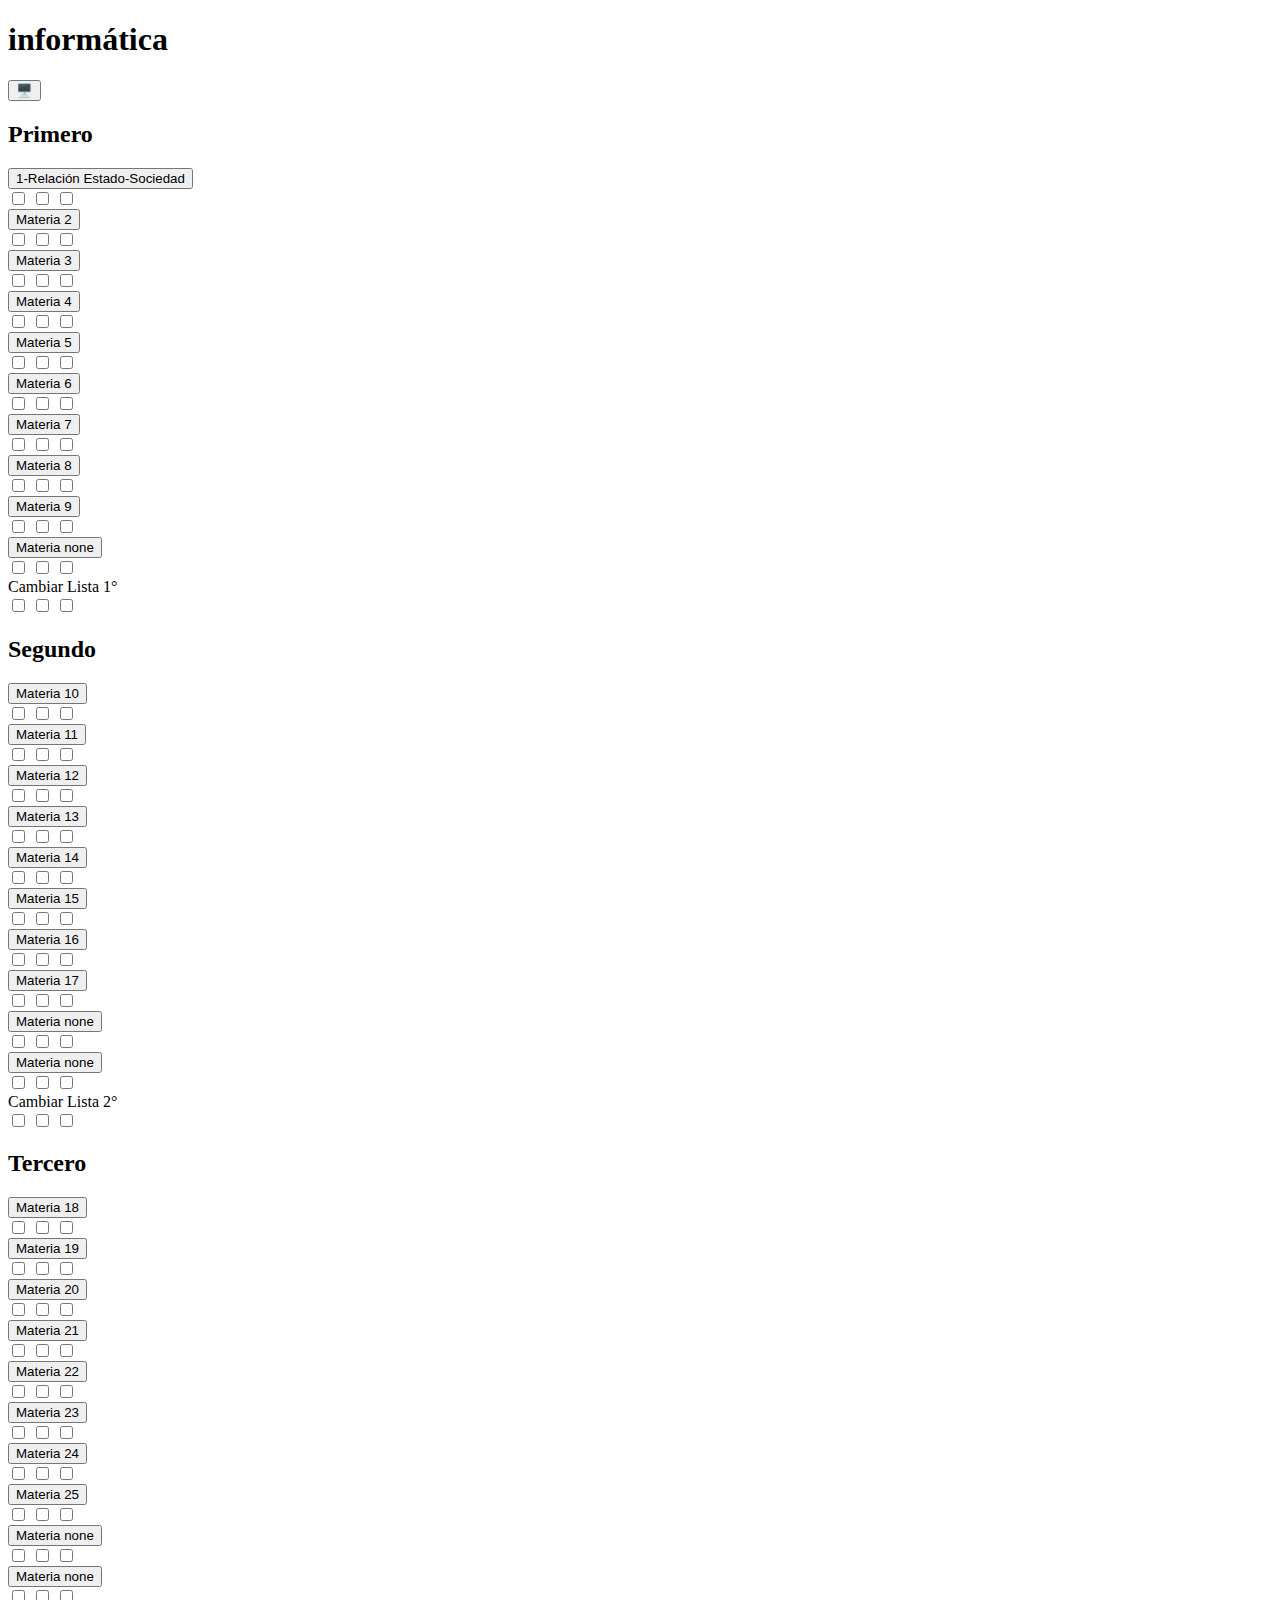
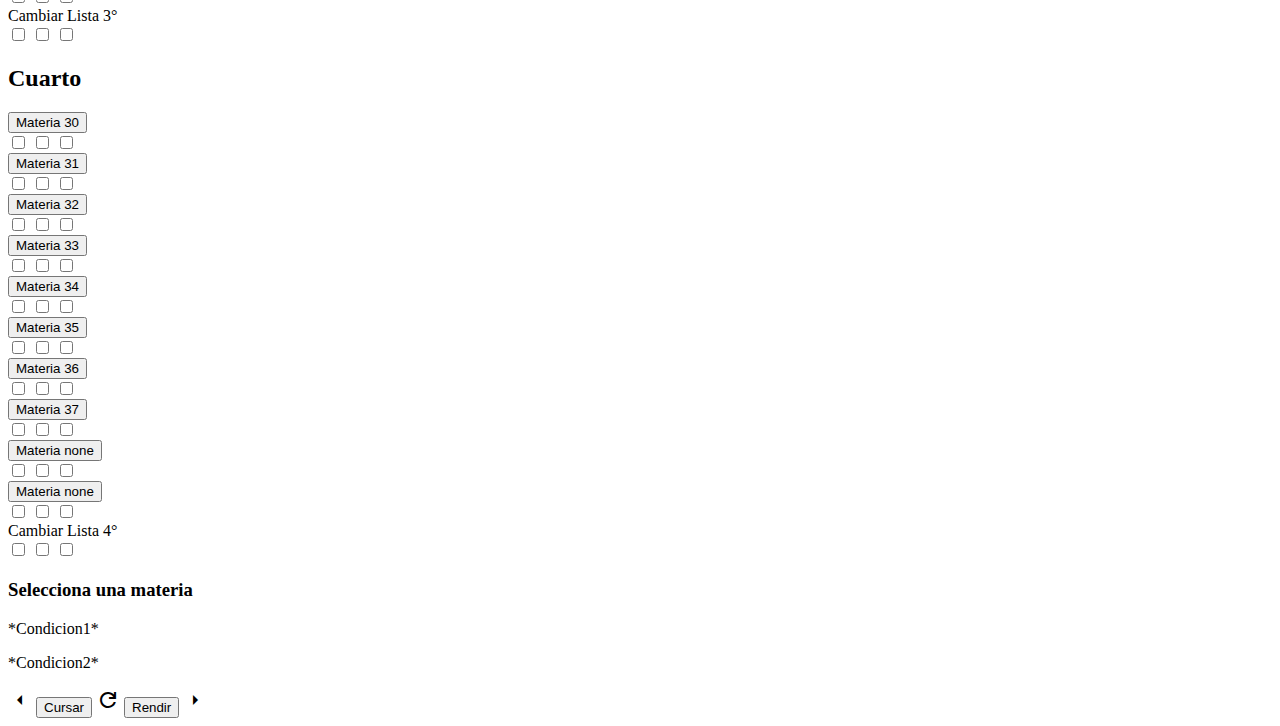
==== index.html @ 42618af4 "Creacion del Proyecto Calculativa" ====
<!DOCTYPE html>
<html lang="es">
<head>
    <meta charset="UTF-8">
    <meta http-equiv="X-UA-Compatible" content="IE=edge">
    <meta name="viewport" content="width=device-width, initial-scale=1.0">
    <link href="https://fonts.googleapis.com/css2?family=Material+Symbols+Outlined" rel="stylesheet" />
    <link rel="stylesheet" href="css/styles.css">
    <link rel="apple-touch-icon" sizes="180x180" href="assets/logos/apple-touch-icon.png">
    <link rel="icon" type="image/png" sizes="32x32" href="assets/logos/favicon-32x32.png">
    <link rel="icon" type="image/png" sizes="16x16" href="assets/logos/favicon-16x16.png">
    <link rel="manifest" href="assets/logos/site.webmanifest">

    <title>Informática</title>
</head>
<body class="grid-container">
    <header class="header">
        <h1>informática</h1>
        <nav class="navbar">
            <button id="theme-toggle" class="theme-button" aria-label="Cambiar tema">🖥️</button>

            
        </nav>
    </header>

    <article class="main">
        <div class="caja-cursado">
            <!-- Año 1 -->
            <div class="caja-materias">
                <h2>Primero</h2>
                <div class="botones-materias">
                    <div class="materia-linea">
                        <div class="materia-contenedor">
                            <div class="materia-boton">
                                <button class="materia-btn">1-Relación Estado-Sociedad</button>
                            </div>
                            <div class="materia-checkboxes">
                                <label class="custom-checkbox">
                                    <input type="checkbox" class="checkbox-materia" data-materia="Materia 1" data-checkbox="1">
                                    <span class="checkmark"></span>
                                </label>
                                <label class="custom-checkbox">
                                    <input type="checkbox" class="checkbox-materia" data-materia="Materia 1" data-checkbox="2">
                                    <span class="checkmark"></span>
                                </label>
                                <label class="custom-checkbox">
                                    <input type="checkbox" class="checkbox-materia" data-materia="Materia 1" data-checkbox="3">
                                    <span class="checkmark"></span>
                                </label>
                            </div>
                        </div>
                    </div>
                
                    <!-- Materia 2 -->
                    <div class="materia-linea">
                        <div class="materia-contenedor">
                            <div class="materia-boton">
                                <button class="materia-btn">Materia 2</button>
                            </div>
                            <div class="materia-checkboxes">
                                <label class="custom-checkbox">
                                    <input type="checkbox" class="checkbox-materia" data-materia="Materia 2" data-checkbox="1">
                                    <span class="checkmark"></span>
                                </label>
                                <label class="custom-checkbox">
                                    <input type="checkbox" class="checkbox-materia" data-materia="Materia 2" data-checkbox="2">
                                    <span class="checkmark"></span>
                                </label>
                                <label class="custom-checkbox">
                                    <input type="checkbox" class="checkbox-materia" data-materia="Materia 2" data-checkbox="3">
                                    <span class="checkmark"></span>
                                </label>
                            </div>
                        </div>
                    </div>
                
                    <!-- Materia 3 -->
                    <div class="materia-linea">
                        <div class="materia-contenedor">
                            <div class="materia-boton">
                                <button class="materia-btn">Materia 3</button>
                            </div>
                            <div class="materia-checkboxes">
                                <label class="custom-checkbox">
                                    <input type="checkbox" class="checkbox-materia" data-materia="Materia 3" data-checkbox="1">
                                    <span class="checkmark"></span>
                                </label>
                                <label class="custom-checkbox">
                                    <input type="checkbox" class="checkbox-materia" data-materia="Materia 3" data-checkbox="2">
                                    <span class="checkmark"></span>
                                </label>
                                <label class="custom-checkbox">
                                    <input type="checkbox" class="checkbox-materia" data-materia="Materia 3" data-checkbox="3">
                                    <span class="checkmark"></span>
                                </label>
                            </div>
                        </div>
                    </div>
                    <!-- Materia 4 -->
                    <div class="materia-linea">
                        <div class="materia-contenedor">
                            <div class="materia-boton">
                                <button class="materia-btn">Materia 4</button>
                            </div>
                            <div class="materia-checkboxes">
                                <label class="custom-checkbox">
                                    <input type="checkbox" class="checkbox-materia" data-materia="Materia 4" data-checkbox="1">
                                    <span class="checkmark"></span>
                                </label>
                                <label class="custom-checkbox">
                                    <input type="checkbox" class="checkbox-materia" data-materia="Materia 4" data-checkbox="2">
                                    <span class="checkmark"></span>
                                </label>
                                <label class="custom-checkbox">
                                    <input type="checkbox" class="checkbox-materia" data-materia="Materia 4" data-checkbox="3">
                                    <span class="checkmark"></span>
                                </label>
                            </div>
                        </div>
                    </div>
                
                    <!-- Materia 5 -->
                    <div class="materia-linea">
                        <div class="materia-contenedor">
                            <div class="materia-boton">
                                <button class="materia-btn">Materia 5</button>
                            </div>
                            <div class="materia-checkboxes">
                                <label class="custom-checkbox">
                                    <input type="checkbox" class="checkbox-materia" data-materia="Materia 5" data-checkbox="1">
                                    <span class="checkmark"></span>
                                </label>
                                <label class="custom-checkbox">
                                    <input type="checkbox" class="checkbox-materia" data-materia="Materia 5" data-checkbox="2">
                                    <span class="checkmark"></span>
                                </label>
                                <label class="custom-checkbox">
                                    <input type="checkbox" class="checkbox-materia" data-materia="Materia 5" data-checkbox="3">
                                    <span class="checkmark"></span>
                                </label>
                            </div>
                        </div>
                    </div>
                
                    <!-- Materia 6 -->
                    <div class="materia-linea">
                        <div class="materia-contenedor">
                            <div class="materia-boton">
                                <button class="materia-btn">Materia 6</button>
                            </div>
                            <div class="materia-checkboxes">
                                <label class="custom-checkbox">
                                    <input type="checkbox" class="checkbox-materia" data-materia="Materia 6" data-checkbox="1">
                                    <span class="checkmark"></span>
                                </label>
                                <label class="custom-checkbox">
                                    <input type="checkbox" class="checkbox-materia" data-materia="Materia 6" data-checkbox="2">
                                    <span class="checkmark"></span>
                                </label>
                                <label class="custom-checkbox">
                                    <input type="checkbox" class="checkbox-materia" data-materia="Materia 6" data-checkbox="3">
                                    <span class="checkmark"></span>
                                </label>
                            </div>
                        </div>
                    </div>
                
                    <!-- Materia 7 -->
                    <div class="materia-linea">
                        <div class="materia-contenedor">
                            <div class="materia-boton">
                                <button class="materia-btn">Materia 7</button>
                            </div>
                            <div class="materia-checkboxes">
                                <label class="custom-checkbox">
                                    <input type="checkbox" class="checkbox-materia" data-materia="Materia 7" data-checkbox="1">
                                    <span class="checkmark"></span>
                                </label>
                                <label class="custom-checkbox">
                                    <input type="checkbox" class="checkbox-materia" data-materia="Materia 7" data-checkbox="2">
                                    <span class="checkmark"></span>
                                </label>
                                <label class="custom-checkbox">
                                    <input type="checkbox" class="checkbox-materia" data-materia="Materia 7" data-checkbox="3">
                                    <span class="checkmark"></span>
                                </label>
                            </div>
                        </div>
                    </div>
                
                    <!-- Materia 8 -->
                    <div class="materia-linea">
                        <div class="materia-contenedor">
                            <div class="materia-boton">
                                <button class="materia-btn">Materia 8</button>
                            </div>
                            <div class="materia-checkboxes">
                                <label class="custom-checkbox">
                                    <input type="checkbox" class="checkbox-materia" data-materia="Materia 8" data-checkbox="1">
                                    <span class="checkmark"></span>
                                </label>
                                <label class="custom-checkbox">
                                    <input type="checkbox" class="checkbox-materia" data-materia="Materia 8" data-checkbox="2">
                                    <span class="checkmark"></span>
                                </label>
                                <label class="custom-checkbox">
                                    <input type="checkbox" class="checkbox-materia" data-materia="Materia 8" data-checkbox="3">
                                    <span class="checkmark"></span>
                                </label>
                            </div>
                        </div>
                    </div>
                
                    <!-- Materia 9 -->
                    <div class="materia-linea">
                        <div class="materia-contenedor">
                            <div class="materia-boton">
                                <button class="materia-btn">Materia 9</button>
                            </div>
                            <div class="materia-checkboxes">
                                <label class="custom-checkbox">
                                    <input type="checkbox" class="checkbox-materia" data-materia="Materia 9" data-checkbox="1">
                                    <span class="checkmark"></span>
                                </label>
                                <label class="custom-checkbox">
                                    <input type="checkbox" class="checkbox-materia" data-materia="Materia 9" data-checkbox="2">
                                    <span class="checkmark"></span>
                                </label>
                                <label class="custom-checkbox">
                                    <input type="checkbox" class="checkbox-materia" data-materia="Materia 9" data-checkbox="3">
                                    <span class="checkmark"></span>
                                </label>
                            </div>
                        </div>
                    </div>
                    <!-- Materia none -->
                    <div class="materia-none">
                        <div class="materia-contenedor">
                            <div class="materia-boton">
                                <button class="materia-btn">Materia none</button>
                            </div>
                            <div class="materia-checkboxes">
                                <label class="custom-checkbox">
                                    <input type="checkbox" class="checkbox-materia" data-materia="Materia none" data-checkbox="1">
                                    <span class="checkmark"></span>
                                </label>
                                <label class="custom-checkbox">
                                    <input type="checkbox" class="checkbox-materia" data-materia="Materia none" data-checkbox="2">
                                    <span class="checkmark"></span>
                                </label>
                                <label class="custom-checkbox">
                                    <input type="checkbox" class="checkbox-materia" data-materia="Materia none" data-checkbox="3">
                                    <span class="checkmark"></span>
                                </label>
                            </div>
                        </div>
                    </div>
                </div>
                
                <div class="caja-cambiador">
                    <span class="cambiar-lista-text">Cambiar Lista 1°</span>
                    <div class="materia-checkboxes">
                        <label class="custom-checkbox">
                            <input type="checkbox" class="checkbox-materia" data-materia="Materia 50" data-checkbox="1">
                            <span class="checkmark"></span>
                        </label>
                        <label class="custom-checkbox">
                            <input type="checkbox" class="checkbox-materia" data-materia="Materia 50" data-checkbox="2">
                            <span class="checkmark"></span>
                        </label>
                        <label class="custom-checkbox">
                            <input type="checkbox" class="checkbox-materia" data-materia="Materia 50" data-checkbox="3">
                            <span class="checkmark"></span>
                        </label>
                    </div>
                </div>
            </div>

            <!-- Año 2 -->
            <div class="caja-materias">
                <h2>Segundo</h2>
                <div class="botones-materias">
                    <!-- Materia 10 -->
                    <div class="materia-linea">
                        <div class="materia-contenedor">
                            <div class="materia-boton">
                                <button class="materia-btn">Materia 10</button>
                            </div>
                            <div class="materia-checkboxes">
                                <label class="custom-checkbox">
                                    <input type="checkbox" class="checkbox-materia" data-materia="Materia 10" data-checkbox="1">
                                    <span class="checkmark"></span>
                                </label>
                                <label class="custom-checkbox">
                                    <input type="checkbox" class="checkbox-materia" data-materia="Materia 10" data-checkbox="2">
                                    <span class="checkmark"></span>
                                </label>
                                <label class="custom-checkbox">
                                    <input type="checkbox" class="checkbox-materia" data-materia="Materia 10" data-checkbox="3">
                                    <span class="checkmark"></span>
                                </label>
                            </div>
                        </div>
                    </div>
                    <!-- Materia 11 -->
                    <div class="materia-linea">
                        <div class="materia-contenedor">
                            <div class="materia-boton">
                                <button class="materia-btn">Materia 11</button>
                            </div>
                            <div class="materia-checkboxes">
                                <label class="custom-checkbox">
                                    <input type="checkbox" class="checkbox-materia" data-materia="Materia 11" data-checkbox="1">
                                    <span class="checkmark"></span>
                                </label>
                                <label class="custom-checkbox">
                                    <input type="checkbox" class="checkbox-materia" data-materia="Materia 11" data-checkbox="2">
                                    <span class="checkmark"></span>
                                </label>
                                <label class="custom-checkbox">
                                    <input type="checkbox" class="checkbox-materia" data-materia="Materia 11" data-checkbox="3">
                                    <span class="checkmark"></span>
                                </label>
                            </div>
                        </div>
                    </div>
                    <!-- Materia 12 -->
                    <div class="materia-linea">
                        <div class="materia-contenedor">
                            <div class="materia-boton">
                                <button class="materia-btn">Materia 12</button>
                            </div>
                            <div class="materia-checkboxes">
                                <label class="custom-checkbox">
                                    <input type="checkbox" class="checkbox-materia" data-materia="Materia 12" data-checkbox="1">
                                    <span class="checkmark"></span>
                                </label>
                                <label class="custom-checkbox">
                                    <input type="checkbox" class="checkbox-materia" data-materia="Materia 12" data-checkbox="2">
                                    <span class="checkmark"></span>
                                </label>
                                <label class="custom-checkbox">
                                    <input type="checkbox" class="checkbox-materia" data-materia="Materia 12" data-checkbox="3">
                                    <span class="checkmark"></span>
                                </label>
                            </div>
                        </div>
                    </div>
                    <!-- Materia 13 -->
                    <div class="materia-linea">
                        <div class="materia-contenedor">
                            <div class="materia-boton">
                                <button class="materia-btn">Materia 13</button>
                            </div>
                            <div class="materia-checkboxes">
                                <label class="custom-checkbox">
                                    <input type="checkbox" class="checkbox-materia" data-materia="Materia 13" data-checkbox="1">
                                    <span class="checkmark"></span>
                                </label>
                                <label class="custom-checkbox">
                                    <input type="checkbox" class="checkbox-materia" data-materia="Materia 13" data-checkbox="2">
                                    <span class="checkmark"></span>
                                </label>
                                <label class="custom-checkbox">
                                    <input type="checkbox" class="checkbox-materia" data-materia="Materia 13" data-checkbox="3">
                                    <span class="checkmark"></span>
                                </label>
                            </div>
                        </div>
                    </div>
                    <!-- Materia 14 -->
                    <div class="materia-linea">
                        <div class="materia-contenedor">
                            <div class="materia-boton">
                                <button class="materia-btn">Materia 14</button>
                            </div>
                            <div class="materia-checkboxes">
                                <label class="custom-checkbox">
                                    <input type="checkbox" class="checkbox-materia" data-materia="Materia 14" data-checkbox="1">
                                    <span class="checkmark"></span>
                                </label>
                                <label class="custom-checkbox">
                                    <input type="checkbox" class="checkbox-materia" data-materia="Materia 14" data-checkbox="2">
                                    <span class="checkmark"></span>
                                </label>
                                <label class="custom-checkbox">
                                    <input type="checkbox" class="checkbox-materia" data-materia="Materia 14" data-checkbox="3">
                                    <span class="checkmark"></span>
                                </label>
                            </div>
                        </div>
                    </div>
                    <!-- Materia 15 -->
                    <div class="materia-linea">
                        <div class="materia-contenedor">
                            <div class="materia-boton">
                                <button class="materia-btn">Materia 15</button>
                            </div>
                            <div class="materia-checkboxes">
                                <label class="custom-checkbox">
                                    <input type="checkbox" class="checkbox-materia" data-materia="Materia 15" data-checkbox="1">
                                    <span class="checkmark"></span>
                                </label>
                                <label class="custom-checkbox">
                                    <input type="checkbox" class="checkbox-materia" data-materia="Materia 15" data-checkbox="2">
                                    <span class="checkmark"></span>
                                </label>
                                <label class="custom-checkbox">
                                    <input type="checkbox" class="checkbox-materia" data-materia="Materia 15" data-checkbox="3">
                                    <span class="checkmark"></span>
                                </label>
                            </div>
                        </div>
                    </div>
                    <!-- Materia 16 -->
                    <div class="materia-linea">
                        <div class="materia-contenedor">
                            <div class="materia-boton">
                                <button class="materia-btn">Materia 16</button>
                            </div>
                            <div class="materia-checkboxes">
                                <label class="custom-checkbox">
                                    <input type="checkbox" class="checkbox-materia" data-materia="Materia 16" data-checkbox="1">
                                    <span class="checkmark"></span>
                                </label>
                                <label class="custom-checkbox">
                                    <input type="checkbox" class="checkbox-materia" data-materia="Materia 16" data-checkbox="2">
                                    <span class="checkmark"></span>
                                </label>
                                <label class="custom-checkbox">
                                    <input type="checkbox" class="checkbox-materia" data-materia="Materia 16" data-checkbox="3">
                                    <span class="checkmark"></span>
                                </label>
                            </div>
                        </div>
                    </div>
                    <!-- Materia 17 -->
                    <div class="materia-linea">
                        <div class="materia-contenedor">
                            <div class="materia-boton">
                                <button class="materia-btn">Materia 17</button>
                            </div>
                            <div class="materia-checkboxes">
                                <label class="custom-checkbox">
                                    <input type="checkbox" class="checkbox-materia" data-materia="Materia 17" data-checkbox="1">
                                    <span class="checkmark"></span>
                                </label>
                                <label class="custom-checkbox">
                                    <input type="checkbox" class="checkbox-materia" data-materia="Materia 17" data-checkbox="2">
                                    <span class="checkmark"></span>
                                </label>
                                <label class="custom-checkbox">
                                    <input type="checkbox" class="checkbox-materia" data-materia="Materia 17" data-checkbox="3">
                                    <span class="checkmark"></span>
                                </label>
                            </div>
                        </div>
                    </div>
                    <!-- Materia none -->
                    <div class="materia-none">
                        <div class="materia-contenedor">
                            <div class="materia-boton">
                                <button class="materia-btn">Materia none</button>
                            </div>
                            <div class="materia-checkboxes">
                                <label class="custom-checkbox">
                                    <input type="checkbox" class="checkbox-materia" data-materia="Materia none" data-checkbox="1">
                                    <span class="checkmark"></span>
                                </label>
                                <label class="custom-checkbox">
                                    <input type="checkbox" class="checkbox-materia" data-materia="Materia none" data-checkbox="2">
                                    <span class="checkmark"></span>
                                </label>
                                <label class="custom-checkbox">
                                    <input type="checkbox" class="checkbox-materia" data-materia="Materia none" data-checkbox="3">
                                    <span class="checkmark"></span>
                                </label>
                            </div>
                        </div>
                    </div>
                    <!-- Materia none -->
                    <div class="materia-none">
                        <div class="materia-contenedor">
                            <div class="materia-boton">
                                <button class="materia-btn">Materia none</button>
                            </div>
                            <div class="materia-checkboxes">
                                <label class="custom-checkbox">
                                    <input type="checkbox" class="checkbox-materia" data-materia="Materia none" data-checkbox="1">
                                    <span class="checkmark"></span>
                                </label>
                                <label class="custom-checkbox">
                                    <input type="checkbox" class="checkbox-materia" data-materia="Materia none" data-checkbox="2">
                                    <span class="checkmark"></span>
                                </label>
                                <label class="custom-checkbox">
                                    <input type="checkbox" class="checkbox-materia" data-materia="Materia none" data-checkbox="3">
                                    <span class="checkmark"></span>
                                </label>
                            </div>
                        </div>
                    </div>
                </div>
                <div class="caja-cambiador">
                    <span class="cambiar-lista-text">Cambiar Lista 2°</span>
                    <div class="materia-checkboxes">
                        <label class="custom-checkbox">
                            <input type="checkbox" class="checkbox-materia" data-materia="Materia 51" data-checkbox="1">
                            <span class="checkmark"></span>
                        </label>
                        <label class="custom-checkbox">
                            <input type="checkbox" class="checkbox-materia" data-materia="Materia 51" data-checkbox="2">
                            <span class="checkmark"></span>
                        </label>
                        <label class="custom-checkbox">
                            <input type="checkbox" class="checkbox-materia" data-materia="Materia 51" data-checkbox="3">
                            <span class="checkmark"></span>
                        </label>
                    </div>
                </div>
            </div>

            <!-- Año 3 -->
            <div class="caja-materias">
                <h2>Tercero</h2>
                <div class="botones-materias">
                    <!-- Materia 18 -->
                    <div class="materia-linea">
                        <div class="materia-contenedor">
                            <div class="materia-boton">
                                <button class="materia-btn">Materia 18</button>
                            </div>
                            <div class="materia-checkboxes">
                                <label class="custom-checkbox">
                                    <input type="checkbox" class="checkbox-materia" data-materia="Materia 18" data-checkbox="1">
                                    <span class="checkmark"></span>
                                </label>
                                <label class="custom-checkbox">
                                    <input type="checkbox" class="checkbox-materia" data-materia="Materia 18" data-checkbox="2">
                                    <span class="checkmark"></span>
                                </label>
                                <label class="custom-checkbox">
                                    <input type="checkbox" class="checkbox-materia" data-materia="Materia 18" data-checkbox="3">
                                    <span class="checkmark"></span>
                                </label>
                            </div>
                        </div>
                    </div>

                    <!-- Materia 19 -->
                    <div class="materia-linea">
                        <div class="materia-contenedor">
                            <div class="materia-boton">
                                <button class="materia-btn">Materia 19</button>
                            </div>
                            <div class="materia-checkboxes">
                                <label class="custom-checkbox">
                                    <input type="checkbox" class="checkbox-materia" data-materia="Materia 19" data-checkbox="1">
                                    <span class="checkmark"></span>
                                </label>
                                <label class="custom-checkbox">
                                    <input type="checkbox" class="checkbox-materia" data-materia="Materia 19" data-checkbox="2">
                                    <span class="checkmark"></span>
                                </label>
                                <label class="custom-checkbox">
                                    <input type="checkbox" class="checkbox-materia" data-materia="Materia 19" data-checkbox="3">
                                    <span class="checkmark"></span>
                                </label>
                            </div>
                        </div>
                    </div>
                    <!-- Materia 20 -->
                    <div class="materia-linea">
                        <div class="materia-contenedor">
                            <div class="materia-boton">
                                <button class="materia-btn">Materia 20</button>
                            </div>
                            <div class="materia-checkboxes">
                                <label class="custom-checkbox">
                                    <input type="checkbox" class="checkbox-materia" data-materia="Materia 20" data-checkbox="1">
                                    <span class="checkmark"></span>
                                </label>
                                <label class="custom-checkbox">
                                    <input type="checkbox" class="checkbox-materia" data-materia="Materia 20" data-checkbox="2">
                                    <span class="checkmark"></span>
                                </label>
                                <label class="custom-checkbox">
                                    <input type="checkbox" class="checkbox-materia" data-materia="Materia 20" data-checkbox="3">
                                    <span class="checkmark"></span>
                                </label>
                            </div>
                        </div>
                    </div>
                    <!-- Materia 21 -->
                    <div class="materia-linea">
                        <div class="materia-contenedor">
                            <div class="materia-boton">
                                <button class="materia-btn">Materia 21</button>
                            </div>
                            <div class="materia-checkboxes">
                                <label class="custom-checkbox">
                                    <input type="checkbox" class="checkbox-materia" data-materia="Materia 21" data-checkbox="1">
                                    <span class="checkmark"></span>
                                </label>
                                <label class="custom-checkbox">
                                    <input type="checkbox" class="checkbox-materia" data-materia="Materia 21" data-checkbox="2">
                                    <span class="checkmark"></span>
                                </label>
                                <label class="custom-checkbox">
                                    <input type="checkbox" class="checkbox-materia" data-materia="Materia 21" data-checkbox="3">
                                    <span class="checkmark"></span>
                                </label>
                            </div>
                        </div>
                    </div>
                    <!-- Materia 22 -->
                    <div class="materia-linea">
                        <div class="materia-contenedor">
                            <div class="materia-boton">
                                <button class="materia-btn">Materia 22</button>
                            </div>
                            <div class="materia-checkboxes">
                                <label class="custom-checkbox">
                                    <input type="checkbox" class="checkbox-materia" data-materia="Materia 22" data-checkbox="1">
                                    <span class="checkmark"></span>
                                </label>
                                <label class="custom-checkbox">
                                    <input type="checkbox" class="checkbox-materia" data-materia="Materia 22" data-checkbox="2">
                                    <span class="checkmark"></span>
                                </label>
                                <label class="custom-checkbox">
                                    <input type="checkbox" class="checkbox-materia" data-materia="Materia 22" data-checkbox="3">
                                    <span class="checkmark"></span>
                                </label>
                            </div>
                        </div>
                    </div>
                    <!-- Materia 23 -->
                    <div class="materia-linea">
                        <div class="materia-contenedor">
                            <div class="materia-boton">
                                <button class="materia-btn">Materia 23</button>
                            </div>
                            <div class="materia-checkboxes">
                                <label class="custom-checkbox">
                                    <input type="checkbox" class="checkbox-materia" data-materia="Materia 23" data-checkbox="1">
                                    <span class="checkmark"></span>
                                </label>
                                <label class="custom-checkbox">
                                    <input type="checkbox" class="checkbox-materia" data-materia="Materia 23" data-checkbox="2">
                                    <span class="checkmark"></span>
                                </label>
                                <label class="custom-checkbox">
                                    <input type="checkbox" class="checkbox-materia" data-materia="Materia 23" data-checkbox="3">
                                    <span class="checkmark"></span>
                                </label>
                            </div>
                        </div>
                    </div>
                    <!-- Materia 24 -->
                    <div class="materia-linea">
                        <div class="materia-contenedor">
                            <div class="materia-boton">
                                <button class="materia-btn">Materia 24</button>
                            </div>
                            <div class="materia-checkboxes">
                                <label class="custom-checkbox">
                                    <input type="checkbox" class="checkbox-materia" data-materia="Materia 24" data-checkbox="1">
                                    <span class="checkmark"></span>
                                </label>
                                <label class="custom-checkbox">
                                    <input type="checkbox" class="checkbox-materia" data-materia="Materia 24" data-checkbox="2">
                                    <span class="checkmark"></span>
                                </label>
                                <label class="custom-checkbox">
                                    <input type="checkbox" class="checkbox-materia" data-materia="Materia 24" data-checkbox="3">
                                    <span class="checkmark"></span>
                                </label>
                            </div>
                        </div>
                    </div>
                    <!-- Materia 25 -->
                    <div class="materia-linea">
                        <div class="materia-contenedor">
                            <div class="materia-boton">
                                <button class="materia-btn">Materia 25</button>
                            </div>
                            <div class="materia-checkboxes">
                                <label class="custom-checkbox">
                                    <input type="checkbox" class="checkbox-materia" data-materia="Materia 25" data-checkbox="1">
                                    <span class="checkmark"></span>
                                </label>
                                <label class="custom-checkbox">
                                    <input type="checkbox" class="checkbox-materia" data-materia="Materia 25" data-checkbox="2">
                                    <span class="checkmark"></span>
                                </label>
                                <label class="custom-checkbox">
                                    <input type="checkbox" class="checkbox-materia" data-materia="Materia 25" data-checkbox="3">
                                    <span class="checkmark"></span>
                                </label>
                            </div>
                        </div>
                    </div>
                    <!-- Materia none -->
                    <div class="materia-none">
                        <div class="materia-contenedor">
                            <div class="materia-boton">
                                <button class="materia-btn">Materia none</button>
                            </div>
                            <div class="materia-checkboxes">
                                <label class="custom-checkbox">
                                    <input type="checkbox" class="checkbox-materia" data-materia="Materia none" data-checkbox="1">
                                    <span class="checkmark"></span>
                                </label>
                                <label class="custom-checkbox">
                                    <input type="checkbox" class="checkbox-materia" data-materia="Materia none" data-checkbox="2">
                                    <span class="checkmark"></span>
                                </label>
                                <label class="custom-checkbox">
                                    <input type="checkbox" class="checkbox-materia" data-materia="Materia none" data-checkbox="3">
                                    <span class="checkmark"></span>
                                </label>
                            </div>
                        </div>
                    </div>
                    <!-- Materia none -->
                    <div class="materia-none">
                        <div class="materia-contenedor">
                            <div class="materia-boton">
                                <button class="materia-btn">Materia none</button>
                            </div>
                            <div class="materia-checkboxes">
                                <label class="custom-checkbox">
                                    <input type="checkbox" class="checkbox-materia" data-materia="Materia none" data-checkbox="1">
                                    <span class="checkmark"></span>
                                </label>
                                <label class="custom-checkbox">
                                    <input type="checkbox" class="checkbox-materia" data-materia="Materia none" data-checkbox="2">
                                    <span class="checkmark"></span>
                                </label>
                                <label class="custom-checkbox">
                                    <input type="checkbox" class="checkbox-materia" data-materia="Materia none" data-checkbox="3">
                                    <span class="checkmark"></span>
                                </label>
                            </div>
                        </div>
                    </div>

                </div>
                <div class="caja-cambiador">
                    <span class="cambiar-lista-text">Cambiar Lista 3°</span>
                    <div class="materia-checkboxes">
                        <label class="custom-checkbox">
                            <input type="checkbox" class="checkbox-materia" data-materia="Materia 52" data-checkbox="1">
                            <span class="checkmark"></span>
                        </label>
                        <label class="custom-checkbox">
                            <input type="checkbox" class="checkbox-materia" data-materia="Materia 52" data-checkbox="2">
                            <span class="checkmark"></span>
                        </label>
                        <label class="custom-checkbox">
                            <input type="checkbox" class="checkbox-materia" data-materia="Materia 52" data-checkbox="3">
                            <span class="checkmark"></span>
                        </label>
                    </div>
                </div>
            </div>
            <!-- Año 4 -->
            <div class="caja-materias">
                <h2>Cuarto</h2>
                <div class="botones-materias">
                    <!-- Materia 30 -->
                    <div class="materia-linea">
                        <div class="materia-contenedor">
                            <div class="materia-boton">
                                <button class="materia-btn">Materia 30</button>
                            </div>
                            <div class="materia-checkboxes">
                                <label class="custom-checkbox">
                                    <input type="checkbox" class="checkbox-materia" data-materia="Materia 30" data-checkbox="1">
                                    <span class="checkmark"></span>
                                </label>
                                <label class="custom-checkbox">
                                    <input type="checkbox" class="checkbox-materia" data-materia="Materia 30" data-checkbox="2">
                                    <span class="checkmark"></span>
                                </label>
                                <label class="custom-checkbox">
                                    <input type="checkbox" class="checkbox-materia" data-materia="Materia 30" data-checkbox="3">
                                    <span class="checkmark"></span>
                                </label>
                            </div>
                        </div>
                    </div>
                    <!-- Materia 31 -->
                    <div class="materia-linea">
                        <div class="materia-contenedor">
                            <div class="materia-boton">
                                <button class="materia-btn">Materia 31</button>
                            </div>
                            <div class="materia-checkboxes">
                                <label class="custom-checkbox">
                                    <input type="checkbox" class="checkbox-materia" data-materia="Materia 31" data-checkbox="1">
                                    <span class="checkmark"></span>
                                </label>
                                <label class="custom-checkbox">
                                    <input type="checkbox" class="checkbox-materia" data-materia="Materia 31" data-checkbox="2">
                                    <span class="checkmark"></span>
                                </label>
                                <label class="custom-checkbox">
                                    <input type="checkbox" class="checkbox-materia" data-materia="Materia 31" data-checkbox="3">
                                    <span class="checkmark"></span>
                                </label>
                            </div>
                        </div>
                    </div>
                    <!-- Materia 32 -->
                    <div class="materia-linea">
                        <div class="materia-contenedor">
                            <div class="materia-boton">
                                <button class="materia-btn">Materia 32</button>
                            </div>
                            <div class="materia-checkboxes">
                                <label class="custom-checkbox">
                                    <input type="checkbox" class="checkbox-materia" data-materia="Materia 32" data-checkbox="1">
                                    <span class="checkmark"></span>
                                </label>
                                <label class="custom-checkbox">
                                    <input type="checkbox" class="checkbox-materia" data-materia="Materia 32" data-checkbox="2">
                                    <span class="checkmark"></span>
                                </label>
                                <label class="custom-checkbox">
                                    <input type="checkbox" class="checkbox-materia" data-materia="Materia 32" data-checkbox="3">
                                    <span class="checkmark"></span>
                                </label>
                            </div>
                        </div>
                    </div>
                    <!-- Materia 33 -->
                    <div class="materia-linea">
                        <div class="materia-contenedor">
                            <div class="materia-boton">
                                <button class="materia-btn">Materia 33</button>
                            </div>
                            <div class="materia-checkboxes">
                                <label class="custom-checkbox">
                                    <input type="checkbox" class="checkbox-materia" data-materia="Materia 33" data-checkbox="1">
                                    <span class="checkmark"></span>
                                </label>
                                <label class="custom-checkbox">
                                    <input type="checkbox" class="checkbox-materia" data-materia="Materia 33" data-checkbox="2">
                                    <span class="checkmark"></span>
                                </label>
                                <label class="custom-checkbox">
                                    <input type="checkbox" class="checkbox-materia" data-materia="Materia 33" data-checkbox="3">
                                    <span class="checkmark"></span>
                                </label>
                            </div>
                        </div>
                    </div>
                    <!-- Materia 34 -->
                    <div class="materia-linea">
                        <div class="materia-contenedor">
                            <div class="materia-boton">
                                <button class="materia-btn">Materia 34</button>
                            </div>
                            <div class="materia-checkboxes">
                                <label class="custom-checkbox">
                                    <input type="checkbox" class="checkbox-materia" data-materia="Materia 34" data-checkbox="1">
                                    <span class="checkmark"></span>
                                </label>
                                <label class="custom-checkbox">
                                    <input type="checkbox" class="checkbox-materia" data-materia="Materia 34" data-checkbox="2">
                                    <span class="checkmark"></span>
                                </label>
                                <label class="custom-checkbox">
                                    <input type="checkbox" class="checkbox-materia" data-materia="Materia 34" data-checkbox="3">
                                    <span class="checkmark"></span>
                                </label>
                            </div>
                        </div>
                    </div>
                    <!-- Materia 35 -->
                    <div class="materia-linea">
                        <div class="materia-contenedor">
                            <div class="materia-boton">
                                <button class="materia-btn">Materia 35</button>
                            </div>
                            <div class="materia-checkboxes">
                                <label class="custom-checkbox">
                                    <input type="checkbox" class="checkbox-materia" data-materia="Materia 35" data-checkbox="1">
                                    <span class="checkmark"></span>
                                </label>
                                <label class="custom-checkbox">
                                    <input type="checkbox" class="checkbox-materia" data-materia="Materia 35" data-checkbox="2">
                                    <span class="checkmark"></span>
                                </label>
                                <label class="custom-checkbox">
                                    <input type="checkbox" class="checkbox-materia" data-materia="Materia 35" data-checkbox="3">
                                    <span class="checkmark"></span>
                                </label>
                            </div>
                        </div>
                    </div>
                    <!-- Materia 36 -->
                    <div class="materia-linea">
                        <div class="materia-contenedor">
                            <div class="materia-boton">
                                <button class="materia-btn">Materia 36</button>
                            </div>
                            <div class="materia-checkboxes">
                                <label class="custom-checkbox">
                                    <input type="checkbox" class="checkbox-materia" data-materia="Materia 36" data-checkbox="1">
                                    <span class="checkmark"></span>
                                </label>
                                <label class="custom-checkbox">
                                    <input type="checkbox" class="checkbox-materia" data-materia="Materia 36" data-checkbox="2">
                                    <span class="checkmark"></span>
                                </label>
                                <label class="custom-checkbox">
                                    <input type="checkbox" class="checkbox-materia" data-materia="Materia 36" data-checkbox="3">
                                    <span class="checkmark"></span>
                                </label>
                            </div>
                        </div>
                    </div>
                    <!-- Materia 37 -->
                    <div class="materia-linea">
                        <div class="materia-contenedor">
                            <div class="materia-boton">
                                <button class="materia-btn">Materia 37</button>
                            </div>
                            <div class="materia-checkboxes">
                                <label class="custom-checkbox">
                                    <input type="checkbox" class="checkbox-materia" data-materia="Materia 37" data-checkbox="1">
                                    <span class="checkmark"></span>
                                </label>
                                <label class="custom-checkbox">
                                    <input type="checkbox" class="checkbox-materia" data-materia="Materia 37" data-checkbox="2">
                                    <span class="checkmark"></span>
                                </label>
                                <label class="custom-checkbox">
                                    <input type="checkbox" class="checkbox-materia" data-materia="Materia 37" data-checkbox="3">
                                    <span class="checkmark"></span>
                                </label>
                            </div>
                        </div>
                    </div>
                    <!-- Materia none -->
                    <div class="materia-none">
                        <div class="materia-contenedor">
                            <div class="materia-boton">
                                <button class="materia-btn">Materia none</button>
                            </div>
                            <div class="materia-checkboxes">
                                <label class="custom-checkbox">
                                    <input type="checkbox" class="checkbox-materia" data-materia="Materia none" data-checkbox="1">
                                    <span class="checkmark"></span>
                                </label>
                                <label class="custom-checkbox">
                                    <input type="checkbox" class="checkbox-materia" data-materia="Materia none" data-checkbox="2">
                                    <span class="checkmark"></span>
                                </label>
                                <label class="custom-checkbox">
                                    <input type="checkbox" class="checkbox-materia" data-materia="Materia none" data-checkbox="3">
                                    <span class="checkmark"></span>
                                </label>
                            </div>
                        </div>
                    </div>
                    <!-- Materia none -->
                    <div class="materia-none">
                        <div class="materia-contenedor">
                            <div class="materia-boton">
                                <button class="materia-btn">Materia none</button>
                            </div>
                            <div class="materia-checkboxes">
                                <label class="custom-checkbox">
                                    <input type="checkbox" class="checkbox-materia" data-materia="Materia none" data-checkbox="1">
                                    <span class="checkmark"></span>
                                </label>
                                <label class="custom-checkbox">
                                    <input type="checkbox" class="checkbox-materia" data-materia="Materia none" data-checkbox="2">
                                    <span class="checkmark"></span>
                                </label>
                                <label class="custom-checkbox">
                                    <input type="checkbox" class="checkbox-materia" data-materia="Materia none" data-checkbox="3">
                                    <span class="checkmark"></span>
                                </label>
                            </div>
                        </div>
                    </div>
                </div>
            <div class="caja-cambiador">
                <span class="cambiar-lista-text">Cambiar Lista 4°</span>
                <div class="materia-checkboxes">
                    <label class="custom-checkbox">
                        <input type="checkbox" class="checkbox-materia" data-materia="Materia 53" data-checkbox="1">
                        <span class="checkmark"></span>
                    </label>
                    <label class="custom-checkbox">
                        <input type="checkbox" class="checkbox-materia" data-materia="Materia 53" data-checkbox="2">
                        <span class="checkmark"></span>
                    </label>
                    <label class="custom-checkbox">
                        <input type="checkbox" class="checkbox-materia" data-materia="Materia 53" data-checkbox="3">
                        <span class="checkmark"></span>
                    </label>
                </div>
            </div>
        </div>
    </article>

    <aside class="sidebar">
        <h3 id="materia-nombre">Selecciona una materia</h3>
        <div class="condiciones">
            <p id="condicion-1">*Condicion1*</p>
            <p id="condicion-2">*Condicion2*</p>
        </div>
    </aside>

    <footer class="footer">
        
        <div class="scrolling-buttons-container">
            <span id="scrolling-button-left" class="material-symbols-outlined">arrow_left</span>
            <button class="btn-calcular">Cursar</button>
            <span id="refresh-button" class="material-symbols-outlined">refresh</span>
            <button class="btn-calcular">Rendir</button>
            <span id="scrolling-button-right" class="material-symbols-outlined">arrow_right</span>
        </div>
    </footer>
    <script src="js/theme.js" defer></script>
    <script src="js/main.js" defer></script>

</body>
</html>
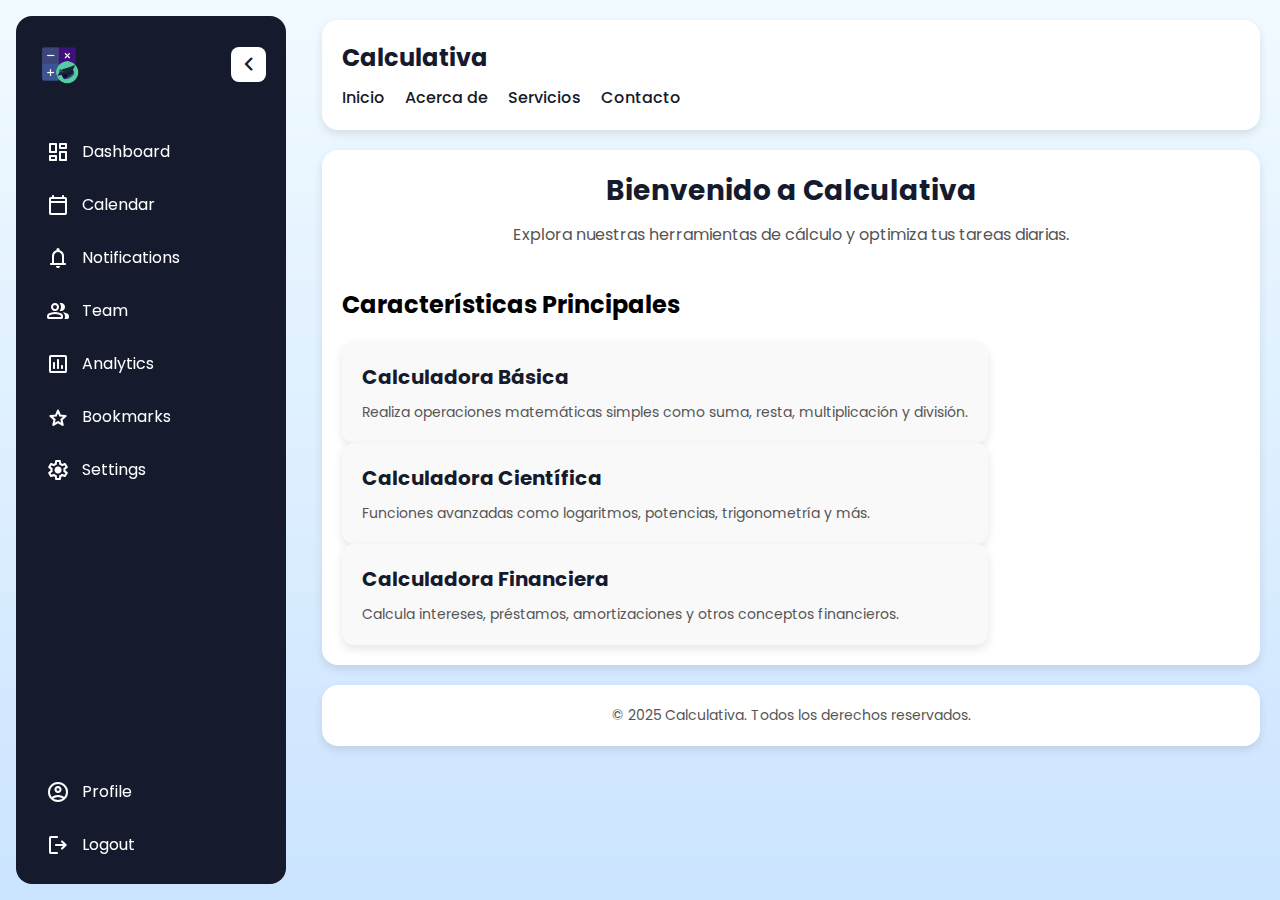
==== commit f378bdbf: "armado de la pantalla de inicio con barra lateral" ====
--- a/index.html
+++ b/index.html
@@ -1,1035 +1,150 @@
 <!DOCTYPE html>
 <html lang="es">
 <head>
-    <meta charset="UTF-8">
-    <meta http-equiv="X-UA-Compatible" content="IE=edge">
-    <meta name="viewport" content="width=device-width, initial-scale=1.0">
-    <link href="https://fonts.googleapis.com/css2?family=Material+Symbols+Outlined" rel="stylesheet" />
-    <link rel="stylesheet" href="css/styles.css">
-    <link rel="apple-touch-icon" sizes="180x180" href="assets/logos/apple-touch-icon.png">
-    <link rel="icon" type="image/png" sizes="32x32" href="assets/logos/favicon-32x32.png">
-    <link rel="icon" type="image/png" sizes="16x16" href="assets/logos/favicon-16x16.png">
-    <link rel="manifest" href="assets/logos/site.webmanifest">
-
-    <title>Informática</title>
+  <meta charset="UTF-8">
+  <meta name="viewport" content="width=device-width, initial-scale=1.0">
+  <title>Calculativa</title>
+  <link rel="stylesheet" href="assets/css/styles.css">
+  <link rel="stylesheet" href="https://fonts.googleapis.com/css2?family=Material+Symbols+Rounded:opsz,wght,FILL,GRAD@24,400,0,0">
 </head>
-<body class="grid-container">
-    <header class="header">
-        <h1>informática</h1>
-        <nav class="navbar">
-            <button id="theme-toggle" class="theme-button" aria-label="Cambiar tema">🖥️</button>
-
-            
-        </nav>
+<body>
+  <!-- Barra Lateral -->
+  <aside class="sidebar">
+    <!-- Sidebar header -->
+    <header class="sidebar-header">
+      <a href="#" class="header-logo">
+        <img src="assets/img/Logo-Circular.png" alt="CodingNepal">
+      </a>
+      <button class="toggler sidebar-toggler">
+        <span class="material-symbols-rounded">chevron_left</span>
+      </button>
+      <button class="toggler menu-toggler">
+        <span class="material-symbols-rounded">menu</span>
+      </button>
     </header>
 
-    <article class="main">
-        <div class="caja-cursado">
-            <!-- Año 1 -->
-            <div class="caja-materias">
-                <h2>Primero</h2>
-                <div class="botones-materias">
-                    <div class="materia-linea">
-                        <div class="materia-contenedor">
-                            <div class="materia-boton">
-                                <button class="materia-btn">1-Relación Estado-Sociedad</button>
-                            </div>
-                            <div class="materia-checkboxes">
-                                <label class="custom-checkbox">
-                                    <input type="checkbox" class="checkbox-materia" data-materia="Materia 1" data-checkbox="1">
-                                    <span class="checkmark"></span>
-                                </label>
-                                <label class="custom-checkbox">
-                                    <input type="checkbox" class="checkbox-materia" data-materia="Materia 1" data-checkbox="2">
-                                    <span class="checkmark"></span>
-                                </label>
-                                <label class="custom-checkbox">
-                                    <input type="checkbox" class="checkbox-materia" data-materia="Materia 1" data-checkbox="3">
-                                    <span class="checkmark"></span>
-                                </label>
-                            </div>
-                        </div>
-                    </div>
-                
-                    <!-- Materia 2 -->
-                    <div class="materia-linea">
-                        <div class="materia-contenedor">
-                            <div class="materia-boton">
-                                <button class="materia-btn">Materia 2</button>
-                            </div>
-                            <div class="materia-checkboxes">
-                                <label class="custom-checkbox">
-                                    <input type="checkbox" class="checkbox-materia" data-materia="Materia 2" data-checkbox="1">
-                                    <span class="checkmark"></span>
-                                </label>
-                                <label class="custom-checkbox">
-                                    <input type="checkbox" class="checkbox-materia" data-materia="Materia 2" data-checkbox="2">
-                                    <span class="checkmark"></span>
-                                </label>
-                                <label class="custom-checkbox">
-                                    <input type="checkbox" class="checkbox-materia" data-materia="Materia 2" data-checkbox="3">
-                                    <span class="checkmark"></span>
-                                </label>
-                            </div>
-                        </div>
-                    </div>
-                
-                    <!-- Materia 3 -->
-                    <div class="materia-linea">
-                        <div class="materia-contenedor">
-                            <div class="materia-boton">
-                                <button class="materia-btn">Materia 3</button>
-                            </div>
-                            <div class="materia-checkboxes">
-                                <label class="custom-checkbox">
-                                    <input type="checkbox" class="checkbox-materia" data-materia="Materia 3" data-checkbox="1">
-                                    <span class="checkmark"></span>
-                                </label>
-                                <label class="custom-checkbox">
-                                    <input type="checkbox" class="checkbox-materia" data-materia="Materia 3" data-checkbox="2">
-                                    <span class="checkmark"></span>
-                                </label>
-                                <label class="custom-checkbox">
-                                    <input type="checkbox" class="checkbox-materia" data-materia="Materia 3" data-checkbox="3">
-                                    <span class="checkmark"></span>
-                                </label>
-                            </div>
-                        </div>
-                    </div>
-                    <!-- Materia 4 -->
-                    <div class="materia-linea">
-                        <div class="materia-contenedor">
-                            <div class="materia-boton">
-                                <button class="materia-btn">Materia 4</button>
-                            </div>
-                            <div class="materia-checkboxes">
-                                <label class="custom-checkbox">
-                                    <input type="checkbox" class="checkbox-materia" data-materia="Materia 4" data-checkbox="1">
-                                    <span class="checkmark"></span>
-                                </label>
-                                <label class="custom-checkbox">
-                                    <input type="checkbox" class="checkbox-materia" data-materia="Materia 4" data-checkbox="2">
-                                    <span class="checkmark"></span>
-                                </label>
-                                <label class="custom-checkbox">
-                                    <input type="checkbox" class="checkbox-materia" data-materia="Materia 4" data-checkbox="3">
-                                    <span class="checkmark"></span>
-                                </label>
-                            </div>
-                        </div>
-                    </div>
-                
-                    <!-- Materia 5 -->
-                    <div class="materia-linea">
-                        <div class="materia-contenedor">
-                            <div class="materia-boton">
-                                <button class="materia-btn">Materia 5</button>
-                            </div>
-                            <div class="materia-checkboxes">
-                                <label class="custom-checkbox">
-                                    <input type="checkbox" class="checkbox-materia" data-materia="Materia 5" data-checkbox="1">
-                                    <span class="checkmark"></span>
-                                </label>
-                                <label class="custom-checkbox">
-                                    <input type="checkbox" class="checkbox-materia" data-materia="Materia 5" data-checkbox="2">
-                                    <span class="checkmark"></span>
-                                </label>
-                                <label class="custom-checkbox">
-                                    <input type="checkbox" class="checkbox-materia" data-materia="Materia 5" data-checkbox="3">
-                                    <span class="checkmark"></span>
-                                </label>
-                            </div>
-                        </div>
-                    </div>
-                
-                    <!-- Materia 6 -->
-                    <div class="materia-linea">
-                        <div class="materia-contenedor">
-                            <div class="materia-boton">
-                                <button class="materia-btn">Materia 6</button>
-                            </div>
-                            <div class="materia-checkboxes">
-                                <label class="custom-checkbox">
-                                    <input type="checkbox" class="checkbox-materia" data-materia="Materia 6" data-checkbox="1">
-                                    <span class="checkmark"></span>
-                                </label>
-                                <label class="custom-checkbox">
-                                    <input type="checkbox" class="checkbox-materia" data-materia="Materia 6" data-checkbox="2">
-                                    <span class="checkmark"></span>
-                                </label>
-                                <label class="custom-checkbox">
-                                    <input type="checkbox" class="checkbox-materia" data-materia="Materia 6" data-checkbox="3">
-                                    <span class="checkmark"></span>
-                                </label>
-                            </div>
-                        </div>
-                    </div>
-                
-                    <!-- Materia 7 -->
-                    <div class="materia-linea">
-                        <div class="materia-contenedor">
-                            <div class="materia-boton">
-                                <button class="materia-btn">Materia 7</button>
-                            </div>
-                            <div class="materia-checkboxes">
-                                <label class="custom-checkbox">
-                                    <input type="checkbox" class="checkbox-materia" data-materia="Materia 7" data-checkbox="1">
-                                    <span class="checkmark"></span>
-                                </label>
-                                <label class="custom-checkbox">
-                                    <input type="checkbox" class="checkbox-materia" data-materia="Materia 7" data-checkbox="2">
-                                    <span class="checkmark"></span>
-                                </label>
-                                <label class="custom-checkbox">
-                                    <input type="checkbox" class="checkbox-materia" data-materia="Materia 7" data-checkbox="3">
-                                    <span class="checkmark"></span>
-                                </label>
-                            </div>
-                        </div>
-                    </div>
-                
-                    <!-- Materia 8 -->
-                    <div class="materia-linea">
-                        <div class="materia-contenedor">
-                            <div class="materia-boton">
-                                <button class="materia-btn">Materia 8</button>
-                            </div>
-                            <div class="materia-checkboxes">
-                                <label class="custom-checkbox">
-                                    <input type="checkbox" class="checkbox-materia" data-materia="Materia 8" data-checkbox="1">
-                                    <span class="checkmark"></span>
-                                </label>
-                                <label class="custom-checkbox">
-                                    <input type="checkbox" class="checkbox-materia" data-materia="Materia 8" data-checkbox="2">
-                                    <span class="checkmark"></span>
-                                </label>
-                                <label class="custom-checkbox">
-                                    <input type="checkbox" class="checkbox-materia" data-materia="Materia 8" data-checkbox="3">
-                                    <span class="checkmark"></span>
-                                </label>
-                            </div>
-                        </div>
-                    </div>
-                
-                    <!-- Materia 9 -->
-                    <div class="materia-linea">
-                        <div class="materia-contenedor">
-                            <div class="materia-boton">
-                                <button class="materia-btn">Materia 9</button>
-                            </div>
-                            <div class="materia-checkboxes">
-                                <label class="custom-checkbox">
-                                    <input type="checkbox" class="checkbox-materia" data-materia="Materia 9" data-checkbox="1">
-                                    <span class="checkmark"></span>
-                                </label>
-                                <label class="custom-checkbox">
-                                    <input type="checkbox" class="checkbox-materia" data-materia="Materia 9" data-checkbox="2">
-                                    <span class="checkmark"></span>
-                                </label>
-                                <label class="custom-checkbox">
-                                    <input type="checkbox" class="checkbox-materia" data-materia="Materia 9" data-checkbox="3">
-                                    <span class="checkmark"></span>
-                                </label>
-                            </div>
-                        </div>
-                    </div>
-                    <!-- Materia none -->
-                    <div class="materia-none">
-                        <div class="materia-contenedor">
-                            <div class="materia-boton">
-                                <button class="materia-btn">Materia none</button>
-                            </div>
-                            <div class="materia-checkboxes">
-                                <label class="custom-checkbox">
-                                    <input type="checkbox" class="checkbox-materia" data-materia="Materia none" data-checkbox="1">
-                                    <span class="checkmark"></span>
-                                </label>
-                                <label class="custom-checkbox">
-                                    <input type="checkbox" class="checkbox-materia" data-materia="Materia none" data-checkbox="2">
-                                    <span class="checkmark"></span>
-                                </label>
-                                <label class="custom-checkbox">
-                                    <input type="checkbox" class="checkbox-materia" data-materia="Materia none" data-checkbox="3">
-                                    <span class="checkmark"></span>
-                                </label>
-                            </div>
-                        </div>
-                    </div>
-                </div>
-                
-                <div class="caja-cambiador">
-                    <span class="cambiar-lista-text">Cambiar Lista 1°</span>
-                    <div class="materia-checkboxes">
-                        <label class="custom-checkbox">
-                            <input type="checkbox" class="checkbox-materia" data-materia="Materia 50" data-checkbox="1">
-                            <span class="checkmark"></span>
-                        </label>
-                        <label class="custom-checkbox">
-                            <input type="checkbox" class="checkbox-materia" data-materia="Materia 50" data-checkbox="2">
-                            <span class="checkmark"></span>
-                        </label>
-                        <label class="custom-checkbox">
-                            <input type="checkbox" class="checkbox-materia" data-materia="Materia 50" data-checkbox="3">
-                            <span class="checkmark"></span>
-                        </label>
-                    </div>
-                </div>
-            </div>
+    <nav class="sidebar-nav">
+      <!-- Primary top nav -->
+      <ul class="nav-list primary-nav">
+        <li class="nav-item">
+          <a href="#" class="nav-link">
+            <span class="nav-icon material-symbols-rounded">dashboard</span>
+            <span class="nav-label">Dashboard</span>
+          </a>
+          <span class="nav-tooltip">Dashboard</span>
+        </li>
+        <li class="nav-item">
+          <a href="#" class="nav-link">
+            <span class="nav-icon material-symbols-rounded">calendar_today</span>
+            <span class="nav-label">Calendar</span>
+          </a>
+          <span class="nav-tooltip">Calendar</span>
+        </li>
+        <li class="nav-item">
+          <a href="#" class="nav-link">
+            <span class="nav-icon material-symbols-rounded">notifications</span>
+            <span class="nav-label">Notifications</span>
+          </a>
+          <span class="nav-tooltip">Notifications</span>
+        </li>
+        <li class="nav-item">
+          <a href="#" class="nav-link">
+            <span class="nav-icon material-symbols-rounded">group</span>
+            <span class="nav-label">Team</span>
+          </a>
+          <span class="nav-tooltip">Team</span>
+        </li>
+        <li class="nav-item">
+          <a href="#" class="nav-link">
+            <span class="nav-icon material-symbols-rounded">insert_chart</span>
+            <span class="nav-label">Analytics</span>
+          </a>
+          <span class="nav-tooltip">Analytics</span>
+        </li>
+        <li class="nav-item">
+          <a href="#" class="nav-link">
+            <span class="nav-icon material-symbols-rounded">star</span>
+            <span class="nav-label">Bookmarks</span>
+          </a>
+          <span class="nav-tooltip">Bookmarks</span>
+        </li>
+        <li class="nav-item">
+          <a href="#" class="nav-link">
+            <span class="nav-icon material-symbols-rounded">settings</span>
+            <span class="nav-label">Settings</span>
+          </a>
+          <span class="nav-tooltip">Settings</span>
+        </li>
+      </ul>
 
-            <!-- Año 2 -->
-            <div class="caja-materias">
-                <h2>Segundo</h2>
-                <div class="botones-materias">
-                    <!-- Materia 10 -->
-                    <div class="materia-linea">
-                        <div class="materia-contenedor">
-                            <div class="materia-boton">
-                                <button class="materia-btn">Materia 10</button>
-                            </div>
-                            <div class="materia-checkboxes">
-                                <label class="custom-checkbox">
-                                    <input type="checkbox" class="checkbox-materia" data-materia="Materia 10" data-checkbox="1">
-                                    <span class="checkmark"></span>
-                                </label>
-                                <label class="custom-checkbox">
-                                    <input type="checkbox" class="checkbox-materia" data-materia="Materia 10" data-checkbox="2">
-                                    <span class="checkmark"></span>
-                                </label>
-                                <label class="custom-checkbox">
-                                    <input type="checkbox" class="checkbox-materia" data-materia="Materia 10" data-checkbox="3">
-                                    <span class="checkmark"></span>
-                                </label>
-                            </div>
-                        </div>
-                    </div>
-                    <!-- Materia 11 -->
-                    <div class="materia-linea">
-                        <div class="materia-contenedor">
-                            <div class="materia-boton">
-                                <button class="materia-btn">Materia 11</button>
-                            </div>
-                            <div class="materia-checkboxes">
-                                <label class="custom-checkbox">
-                                    <input type="checkbox" class="checkbox-materia" data-materia="Materia 11" data-checkbox="1">
-                                    <span class="checkmark"></span>
-                                </label>
-                                <label class="custom-checkbox">
-                                    <input type="checkbox" class="checkbox-materia" data-materia="Materia 11" data-checkbox="2">
-                                    <span class="checkmark"></span>
-                                </label>
-                                <label class="custom-checkbox">
-                                    <input type="checkbox" class="checkbox-materia" data-materia="Materia 11" data-checkbox="3">
-                                    <span class="checkmark"></span>
-                                </label>
-                            </div>
-                        </div>
-                    </div>
-                    <!-- Materia 12 -->
-                    <div class="materia-linea">
-                        <div class="materia-contenedor">
-                            <div class="materia-boton">
-                                <button class="materia-btn">Materia 12</button>
-                            </div>
-                            <div class="materia-checkboxes">
-                                <label class="custom-checkbox">
-                                    <input type="checkbox" class="checkbox-materia" data-materia="Materia 12" data-checkbox="1">
-                                    <span class="checkmark"></span>
-                                </label>
-                                <label class="custom-checkbox">
-                                    <input type="checkbox" class="checkbox-materia" data-materia="Materia 12" data-checkbox="2">
-                                    <span class="checkmark"></span>
-                                </label>
-                                <label class="custom-checkbox">
-                                    <input type="checkbox" class="checkbox-materia" data-materia="Materia 12" data-checkbox="3">
-                                    <span class="checkmark"></span>
-                                </label>
-                            </div>
-                        </div>
-                    </div>
-                    <!-- Materia 13 -->
-                    <div class="materia-linea">
-                        <div class="materia-contenedor">
-                            <div class="materia-boton">
-                                <button class="materia-btn">Materia 13</button>
-                            </div>
-                            <div class="materia-checkboxes">
-                                <label class="custom-checkbox">
-                                    <input type="checkbox" class="checkbox-materia" data-materia="Materia 13" data-checkbox="1">
-                                    <span class="checkmark"></span>
-                                </label>
-                                <label class="custom-checkbox">
-                                    <input type="checkbox" class="checkbox-materia" data-materia="Materia 13" data-checkbox="2">
-                                    <span class="checkmark"></span>
-                                </label>
-                                <label class="custom-checkbox">
-                                    <input type="checkbox" class="checkbox-materia" data-materia="Materia 13" data-checkbox="3">
-                                    <span class="checkmark"></span>
-                                </label>
-                            </div>
-                        </div>
-                    </div>
-                    <!-- Materia 14 -->
-                    <div class="materia-linea">
-                        <div class="materia-contenedor">
-                            <div class="materia-boton">
-                                <button class="materia-btn">Materia 14</button>
-                            </div>
-                            <div class="materia-checkboxes">
-                                <label class="custom-checkbox">
-                                    <input type="checkbox" class="checkbox-materia" data-materia="Materia 14" data-checkbox="1">
-                                    <span class="checkmark"></span>
-                                </label>
-                                <label class="custom-checkbox">
-                                    <input type="checkbox" class="checkbox-materia" data-materia="Materia 14" data-checkbox="2">
-                                    <span class="checkmark"></span>
-                                </label>
-                                <label class="custom-checkbox">
-                                    <input type="checkbox" class="checkbox-materia" data-materia="Materia 14" data-checkbox="3">
-                                    <span class="checkmark"></span>
-                                </label>
-                            </div>
-                        </div>
-                    </div>
-                    <!-- Materia 15 -->
-                    <div class="materia-linea">
-                        <div class="materia-contenedor">
-                            <div class="materia-boton">
-                                <button class="materia-btn">Materia 15</button>
-                            </div>
-                            <div class="materia-checkboxes">
-                                <label class="custom-checkbox">
-                                    <input type="checkbox" class="checkbox-materia" data-materia="Materia 15" data-checkbox="1">
-                                    <span class="checkmark"></span>
-                                </label>
-                                <label class="custom-checkbox">
-                                    <input type="checkbox" class="checkbox-materia" data-materia="Materia 15" data-checkbox="2">
-                                    <span class="checkmark"></span>
-                                </label>
-                                <label class="custom-checkbox">
-                                    <input type="checkbox" class="checkbox-materia" data-materia="Materia 15" data-checkbox="3">
-                                    <span class="checkmark"></span>
-                                </label>
-                            </div>
-                        </div>
-                    </div>
-                    <!-- Materia 16 -->
-                    <div class="materia-linea">
-                        <div class="materia-contenedor">
-                            <div class="materia-boton">
-                                <button class="materia-btn">Materia 16</button>
-                            </div>
-                            <div class="materia-checkboxes">
-                                <label class="custom-checkbox">
-                                    <input type="checkbox" class="checkbox-materia" data-materia="Materia 16" data-checkbox="1">
-                                    <span class="checkmark"></span>
-                                </label>
-                                <label class="custom-checkbox">
-                                    <input type="checkbox" class="checkbox-materia" data-materia="Materia 16" data-checkbox="2">
-                                    <span class="checkmark"></span>
-                                </label>
-                                <label class="custom-checkbox">
-                                    <input type="checkbox" class="checkbox-materia" data-materia="Materia 16" data-checkbox="3">
-                                    <span class="checkmark"></span>
-                                </label>
-                            </div>
-                        </div>
-                    </div>
-                    <!-- Materia 17 -->
-                    <div class="materia-linea">
-                        <div class="materia-contenedor">
-                            <div class="materia-boton">
-                                <button class="materia-btn">Materia 17</button>
-                            </div>
-                            <div class="materia-checkboxes">
-                                <label class="custom-checkbox">
-                                    <input type="checkbox" class="checkbox-materia" data-materia="Materia 17" data-checkbox="1">
-                                    <span class="checkmark"></span>
-                                </label>
-                                <label class="custom-checkbox">
-                                    <input type="checkbox" class="checkbox-materia" data-materia="Materia 17" data-checkbox="2">
-                                    <span class="checkmark"></span>
-                                </label>
-                                <label class="custom-checkbox">
-                                    <input type="checkbox" class="checkbox-materia" data-materia="Materia 17" data-checkbox="3">
-                                    <span class="checkmark"></span>
-                                </label>
-                            </div>
-                        </div>
-                    </div>
-                    <!-- Materia none -->
-                    <div class="materia-none">
-                        <div class="materia-contenedor">
-                            <div class="materia-boton">
-                                <button class="materia-btn">Materia none</button>
-                            </div>
-                            <div class="materia-checkboxes">
-                                <label class="custom-checkbox">
-                                    <input type="checkbox" class="checkbox-materia" data-materia="Materia none" data-checkbox="1">
-                                    <span class="checkmark"></span>
-                                </label>
-                                <label class="custom-checkbox">
-                                    <input type="checkbox" class="checkbox-materia" data-materia="Materia none" data-checkbox="2">
-                                    <span class="checkmark"></span>
-                                </label>
-                                <label class="custom-checkbox">
-                                    <input type="checkbox" class="checkbox-materia" data-materia="Materia none" data-checkbox="3">
-                                    <span class="checkmark"></span>
-                                </label>
-                            </div>
-                        </div>
-                    </div>
-                    <!-- Materia none -->
-                    <div class="materia-none">
-                        <div class="materia-contenedor">
-                            <div class="materia-boton">
-                                <button class="materia-btn">Materia none</button>
-                            </div>
-                            <div class="materia-checkboxes">
-                                <label class="custom-checkbox">
-                                    <input type="checkbox" class="checkbox-materia" data-materia="Materia none" data-checkbox="1">
-                                    <span class="checkmark"></span>
-                                </label>
-                                <label class="custom-checkbox">
-                                    <input type="checkbox" class="checkbox-materia" data-materia="Materia none" data-checkbox="2">
-                                    <span class="checkmark"></span>
-                                </label>
-                                <label class="custom-checkbox">
-                                    <input type="checkbox" class="checkbox-materia" data-materia="Materia none" data-checkbox="3">
-                                    <span class="checkmark"></span>
-                                </label>
-                            </div>
-                        </div>
-                    </div>
-                </div>
-                <div class="caja-cambiador">
-                    <span class="cambiar-lista-text">Cambiar Lista 2°</span>
-                    <div class="materia-checkboxes">
-                        <label class="custom-checkbox">
-                            <input type="checkbox" class="checkbox-materia" data-materia="Materia 51" data-checkbox="1">
-                            <span class="checkmark"></span>
-                        </label>
-                        <label class="custom-checkbox">
-                            <input type="checkbox" class="checkbox-materia" data-materia="Materia 51" data-checkbox="2">
-                            <span class="checkmark"></span>
-                        </label>
-                        <label class="custom-checkbox">
-                            <input type="checkbox" class="checkbox-materia" data-materia="Materia 51" data-checkbox="3">
-                            <span class="checkmark"></span>
-                        </label>
-                    </div>
-                </div>
-            </div>
+      <!-- Secondary bottom nav -->
+      <ul class="nav-list secondary-nav">
+        <li class="nav-item">
+          <a href="#" class="nav-link">
+            <span class="nav-icon material-symbols-rounded">account_circle</span>
+            <span class="nav-label">Profile</span>
+          </a>
+          <span class="nav-tooltip">Profile</span>
+        </li>
+        <li class="nav-item">
+          <a href="#" class="nav-link">
+            <span class="nav-icon material-symbols-rounded">logout</span>
+            <span class="nav-label">Logout</span>
+          </a>
+          <span class="nav-tooltip">Logout</span>
+        </li>
+      </ul>
+    </nav>
+  </aside>
 
-            <!-- Año 3 -->
-            <div class="caja-materias">
-                <h2>Tercero</h2>
-                <div class="botones-materias">
-                    <!-- Materia 18 -->
-                    <div class="materia-linea">
-                        <div class="materia-contenedor">
-                            <div class="materia-boton">
-                                <button class="materia-btn">Materia 18</button>
-                            </div>
-                            <div class="materia-checkboxes">
-                                <label class="custom-checkbox">
-                                    <input type="checkbox" class="checkbox-materia" data-materia="Materia 18" data-checkbox="1">
-                                    <span class="checkmark"></span>
-                                </label>
-                                <label class="custom-checkbox">
-                                    <input type="checkbox" class="checkbox-materia" data-materia="Materia 18" data-checkbox="2">
-                                    <span class="checkmark"></span>
-                                </label>
-                                <label class="custom-checkbox">
-                                    <input type="checkbox" class="checkbox-materia" data-materia="Materia 18" data-checkbox="3">
-                                    <span class="checkmark"></span>
-                                </label>
-                            </div>
-                        </div>
-                    </div>
+  <!-- Contenido Principal -->
+  <div class="main-content">
+    <!-- Header -->
+    <header class="main-header">
+      <h1>Calculativa</h1>
+      <nav class="main-nav">
+        <ul>
+          <li><a href="#">Inicio</a></li>
+          <li><a href="#">Acerca de</a></li>
+          <li><a href="#">Servicios</a></li>
+          <li><a href="#">Contacto</a></li>
+        </ul>
+      </nav>
+    </header>
 
-                    <!-- Materia 19 -->
-                    <div class="materia-linea">
-                        <div class="materia-contenedor">
-                            <div class="materia-boton">
-                                <button class="materia-btn">Materia 19</button>
-                            </div>
-                            <div class="materia-checkboxes">
-                                <label class="custom-checkbox">
-                                    <input type="checkbox" class="checkbox-materia" data-materia="Materia 19" data-checkbox="1">
-                                    <span class="checkmark"></span>
-                                </label>
-                                <label class="custom-checkbox">
-                                    <input type="checkbox" class="checkbox-materia" data-materia="Materia 19" data-checkbox="2">
-                                    <span class="checkmark"></span>
-                                </label>
-                                <label class="custom-checkbox">
-                                    <input type="checkbox" class="checkbox-materia" data-materia="Materia 19" data-checkbox="3">
-                                    <span class="checkmark"></span>
-                                </label>
-                            </div>
-                        </div>
-                    </div>
-                    <!-- Materia 20 -->
-                    <div class="materia-linea">
-                        <div class="materia-contenedor">
-                            <div class="materia-boton">
-                                <button class="materia-btn">Materia 20</button>
-                            </div>
-                            <div class="materia-checkboxes">
-                                <label class="custom-checkbox">
-                                    <input type="checkbox" class="checkbox-materia" data-materia="Materia 20" data-checkbox="1">
-                                    <span class="checkmark"></span>
-                                </label>
-                                <label class="custom-checkbox">
-                                    <input type="checkbox" class="checkbox-materia" data-materia="Materia 20" data-checkbox="2">
-                                    <span class="checkmark"></span>
-                                </label>
-                                <label class="custom-checkbox">
-                                    <input type="checkbox" class="checkbox-materia" data-materia="Materia 20" data-checkbox="3">
-                                    <span class="checkmark"></span>
-                                </label>
-                            </div>
-                        </div>
-                    </div>
-                    <!-- Materia 21 -->
-                    <div class="materia-linea">
-                        <div class="materia-contenedor">
-                            <div class="materia-boton">
-                                <button class="materia-btn">Materia 21</button>
-                            </div>
-                            <div class="materia-checkboxes">
-                                <label class="custom-checkbox">
-                                    <input type="checkbox" class="checkbox-materia" data-materia="Materia 21" data-checkbox="1">
-                                    <span class="checkmark"></span>
-                                </label>
-                                <label class="custom-checkbox">
-                                    <input type="checkbox" class="checkbox-materia" data-materia="Materia 21" data-checkbox="2">
-                                    <span class="checkmark"></span>
-                                </label>
-                                <label class="custom-checkbox">
-                                    <input type="checkbox" class="checkbox-materia" data-materia="Materia 21" data-checkbox="3">
-                                    <span class="checkmark"></span>
-                                </label>
-                            </div>
-                        </div>
-                    </div>
-                    <!-- Materia 22 -->
-                    <div class="materia-linea">
-                        <div class="materia-contenedor">
-                            <div class="materia-boton">
-                                <button class="materia-btn">Materia 22</button>
-                            </div>
-                            <div class="materia-checkboxes">
-                                <label class="custom-checkbox">
-                                    <input type="checkbox" class="checkbox-materia" data-materia="Materia 22" data-checkbox="1">
-                                    <span class="checkmark"></span>
-                                </label>
-                                <label class="custom-checkbox">
-                                    <input type="checkbox" class="checkbox-materia" data-materia="Materia 22" data-checkbox="2">
-                                    <span class="checkmark"></span>
-                                </label>
-                                <label class="custom-checkbox">
-                                    <input type="checkbox" class="checkbox-materia" data-materia="Materia 22" data-checkbox="3">
-                                    <span class="checkmark"></span>
-                                </label>
-                            </div>
-                        </div>
-                    </div>
-                    <!-- Materia 23 -->
-                    <div class="materia-linea">
-                        <div class="materia-contenedor">
-                            <div class="materia-boton">
-                                <button class="materia-btn">Materia 23</button>
-                            </div>
-                            <div class="materia-checkboxes">
-                                <label class="custom-checkbox">
-                                    <input type="checkbox" class="checkbox-materia" data-materia="Materia 23" data-checkbox="1">
-                                    <span class="checkmark"></span>
-                                </label>
-                                <label class="custom-checkbox">
-                                    <input type="checkbox" class="checkbox-materia" data-materia="Materia 23" data-checkbox="2">
-                                    <span class="checkmark"></span>
-                                </label>
-                                <label class="custom-checkbox">
-                                    <input type="checkbox" class="checkbox-materia" data-materia="Materia 23" data-checkbox="3">
-                                    <span class="checkmark"></span>
-                                </label>
-                            </div>
-                        </div>
-                    </div>
-                    <!-- Materia 24 -->
-                    <div class="materia-linea">
-                        <div class="materia-contenedor">
-                            <div class="materia-boton">
-                                <button class="materia-btn">Materia 24</button>
-                            </div>
-                            <div class="materia-checkboxes">
-                                <label class="custom-checkbox">
-                                    <input type="checkbox" class="checkbox-materia" data-materia="Materia 24" data-checkbox="1">
-                                    <span class="checkmark"></span>
-                                </label>
-                                <label class="custom-checkbox">
-                                    <input type="checkbox" class="checkbox-materia" data-materia="Materia 24" data-checkbox="2">
-                                    <span class="checkmark"></span>
-                                </label>
-                                <label class="custom-checkbox">
-                                    <input type="checkbox" class="checkbox-materia" data-materia="Materia 24" data-checkbox="3">
-                                    <span class="checkmark"></span>
-                                </label>
-                            </div>
-                        </div>
-                    </div>
-                    <!-- Materia 25 -->
-                    <div class="materia-linea">
-                        <div class="materia-contenedor">
-                            <div class="materia-boton">
-                                <button class="materia-btn">Materia 25</button>
-                            </div>
-                            <div class="materia-checkboxes">
-                                <label class="custom-checkbox">
-                                    <input type="checkbox" class="checkbox-materia" data-materia="Materia 25" data-checkbox="1">
-                                    <span class="checkmark"></span>
-                                </label>
-                                <label class="custom-checkbox">
-                                    <input type="checkbox" class="checkbox-materia" data-materia="Materia 25" data-checkbox="2">
-                                    <span class="checkmark"></span>
-                                </label>
-                                <label class="custom-checkbox">
-                                    <input type="checkbox" class="checkbox-materia" data-materia="Materia 25" data-checkbox="3">
-                                    <span class="checkmark"></span>
-                                </label>
-                            </div>
-                        </div>
-                    </div>
-                    <!-- Materia none -->
-                    <div class="materia-none">
-                        <div class="materia-contenedor">
-                            <div class="materia-boton">
-                                <button class="materia-btn">Materia none</button>
-                            </div>
-                            <div class="materia-checkboxes">
-                                <label class="custom-checkbox">
-                                    <input type="checkbox" class="checkbox-materia" data-materia="Materia none" data-checkbox="1">
-                                    <span class="checkmark"></span>
-                                </label>
-                                <label class="custom-checkbox">
-                                    <input type="checkbox" class="checkbox-materia" data-materia="Materia none" data-checkbox="2">
-                                    <span class="checkmark"></span>
-                                </label>
-                                <label class="custom-checkbox">
-                                    <input type="checkbox" class="checkbox-materia" data-materia="Materia none" data-checkbox="3">
-                                    <span class="checkmark"></span>
-                                </label>
-                            </div>
-                        </div>
-                    </div>
-                    <!-- Materia none -->
-                    <div class="materia-none">
-                        <div class="materia-contenedor">
-                            <div class="materia-boton">
-                                <button class="materia-btn">Materia none</button>
-                            </div>
-                            <div class="materia-checkboxes">
-                                <label class="custom-checkbox">
-                                    <input type="checkbox" class="checkbox-materia" data-materia="Materia none" data-checkbox="1">
-                                    <span class="checkmark"></span>
-                                </label>
-                                <label class="custom-checkbox">
-                                    <input type="checkbox" class="checkbox-materia" data-materia="Materia none" data-checkbox="2">
-                                    <span class="checkmark"></span>
-                                </label>
-                                <label class="custom-checkbox">
-                                    <input type="checkbox" class="checkbox-materia" data-materia="Materia none" data-checkbox="3">
-                                    <span class="checkmark"></span>
-                                </label>
-                            </div>
-                        </div>
-                    </div>
+    <!-- Main -->
+    <main class="main">
+      <section class="intro">
+        <h2>Bienvenido a Calculativa</h2>
+        <p>Explora nuestras herramientas de cálculo y optimiza tus tareas diarias.</p>
+      </section>
 
-                </div>
-                <div class="caja-cambiador">
-                    <span class="cambiar-lista-text">Cambiar Lista 3°</span>
-                    <div class="materia-checkboxes">
-                        <label class="custom-checkbox">
-                            <input type="checkbox" class="checkbox-materia" data-materia="Materia 52" data-checkbox="1">
-                            <span class="checkmark"></span>
-                        </label>
-                        <label class="custom-checkbox">
-                            <input type="checkbox" class="checkbox-materia" data-materia="Materia 52" data-checkbox="2">
-                            <span class="checkmark"></span>
-                        </label>
-                        <label class="custom-checkbox">
-                            <input type="checkbox" class="checkbox-materia" data-materia="Materia 52" data-checkbox="3">
-                            <span class="checkmark"></span>
-                        </label>
-                    </div>
-                </div>
-            </div>
-            <!-- Año 4 -->
-            <div class="caja-materias">
-                <h2>Cuarto</h2>
-                <div class="botones-materias">
-                    <!-- Materia 30 -->
-                    <div class="materia-linea">
-                        <div class="materia-contenedor">
-                            <div class="materia-boton">
-                                <button class="materia-btn">Materia 30</button>
-                            </div>
-                            <div class="materia-checkboxes">
-                                <label class="custom-checkbox">
-                                    <input type="checkbox" class="checkbox-materia" data-materia="Materia 30" data-checkbox="1">
-                                    <span class="checkmark"></span>
-                                </label>
-                                <label class="custom-checkbox">
-                                    <input type="checkbox" class="checkbox-materia" data-materia="Materia 30" data-checkbox="2">
-                                    <span class="checkmark"></span>
-                                </label>
-                                <label class="custom-checkbox">
-                                    <input type="checkbox" class="checkbox-materia" data-materia="Materia 30" data-checkbox="3">
-                                    <span class="checkmark"></span>
-                                </label>
-                            </div>
-                        </div>
-                    </div>
-                    <!-- Materia 31 -->
-                    <div class="materia-linea">
-                        <div class="materia-contenedor">
-                            <div class="materia-boton">
-                                <button class="materia-btn">Materia 31</button>
-                            </div>
-                            <div class="materia-checkboxes">
-                                <label class="custom-checkbox">
-                                    <input type="checkbox" class="checkbox-materia" data-materia="Materia 31" data-checkbox="1">
-                                    <span class="checkmark"></span>
-                                </label>
-                                <label class="custom-checkbox">
-                                    <input type="checkbox" class="checkbox-materia" data-materia="Materia 31" data-checkbox="2">
-                                    <span class="checkmark"></span>
-                                </label>
-                                <label class="custom-checkbox">
-                                    <input type="checkbox" class="checkbox-materia" data-materia="Materia 31" data-checkbox="3">
-                                    <span class="checkmark"></span>
-                                </label>
-                            </div>
-                        </div>
-                    </div>
-                    <!-- Materia 32 -->
-                    <div class="materia-linea">
-                        <div class="materia-contenedor">
-                            <div class="materia-boton">
-                                <button class="materia-btn">Materia 32</button>
-                            </div>
-                            <div class="materia-checkboxes">
-                                <label class="custom-checkbox">
-                                    <input type="checkbox" class="checkbox-materia" data-materia="Materia 32" data-checkbox="1">
-                                    <span class="checkmark"></span>
-                                </label>
-                                <label class="custom-checkbox">
-                                    <input type="checkbox" class="checkbox-materia" data-materia="Materia 32" data-checkbox="2">
-                                    <span class="checkmark"></span>
-                                </label>
-                                <label class="custom-checkbox">
-                                    <input type="checkbox" class="checkbox-materia" data-materia="Materia 32" data-checkbox="3">
-                                    <span class="checkmark"></span>
-                                </label>
-                            </div>
-                        </div>
-                    </div>
-                    <!-- Materia 33 -->
-                    <div class="materia-linea">
-                        <div class="materia-contenedor">
-                            <div class="materia-boton">
-                                <button class="materia-btn">Materia 33</button>
-                            </div>
-                            <div class="materia-checkboxes">
-                                <label class="custom-checkbox">
-                                    <input type="checkbox" class="checkbox-materia" data-materia="Materia 33" data-checkbox="1">
-                                    <span class="checkmark"></span>
-                                </label>
-                                <label class="custom-checkbox">
-                                    <input type="checkbox" class="checkbox-materia" data-materia="Materia 33" data-checkbox="2">
-                                    <span class="checkmark"></span>
-                                </label>
-                                <label class="custom-checkbox">
-                                    <input type="checkbox" class="checkbox-materia" data-materia="Materia 33" data-checkbox="3">
-                                    <span class="checkmark"></span>
-                                </label>
-                            </div>
-                        </div>
-                    </div>
-                    <!-- Materia 34 -->
-                    <div class="materia-linea">
-                        <div class="materia-contenedor">
-                            <div class="materia-boton">
-                                <button class="materia-btn">Materia 34</button>
-                            </div>
-                            <div class="materia-checkboxes">
-                                <label class="custom-checkbox">
-                                    <input type="checkbox" class="checkbox-materia" data-materia="Materia 34" data-checkbox="1">
-                                    <span class="checkmark"></span>
-                                </label>
-                                <label class="custom-checkbox">
-                                    <input type="checkbox" class="checkbox-materia" data-materia="Materia 34" data-checkbox="2">
-                                    <span class="checkmark"></span>
-                                </label>
-                                <label class="custom-checkbox">
-                                    <input type="checkbox" class="checkbox-materia" data-materia="Materia 34" data-checkbox="3">
-                                    <span class="checkmark"></span>
-                                </label>
-                            </div>
-                        </div>
-                    </div>
-                    <!-- Materia 35 -->
-                    <div class="materia-linea">
-                        <div class="materia-contenedor">
-                            <div class="materia-boton">
-                                <button class="materia-btn">Materia 35</button>
-                            </div>
-                            <div class="materia-checkboxes">
-                                <label class="custom-checkbox">
-                                    <input type="checkbox" class="checkbox-materia" data-materia="Materia 35" data-checkbox="1">
-                                    <span class="checkmark"></span>
-                                </label>
-                                <label class="custom-checkbox">
-                                    <input type="checkbox" class="checkbox-materia" data-materia="Materia 35" data-checkbox="2">
-                                    <span class="checkmark"></span>
-                                </label>
-                                <label class="custom-checkbox">
-                                    <input type="checkbox" class="checkbox-materia" data-materia="Materia 35" data-checkbox="3">
-                                    <span class="checkmark"></span>
-                                </label>
-                            </div>
-                        </div>
-                    </div>
-                    <!-- Materia 36 -->
-                    <div class="materia-linea">
-                        <div class="materia-contenedor">
-                            <div class="materia-boton">
-                                <button class="materia-btn">Materia 36</button>
-                            </div>
-                            <div class="materia-checkboxes">
-                                <label class="custom-checkbox">
-                                    <input type="checkbox" class="checkbox-materia" data-materia="Materia 36" data-checkbox="1">
-                                    <span class="checkmark"></span>
-                                </label>
-                                <label class="custom-checkbox">
-                                    <input type="checkbox" class="checkbox-materia" data-materia="Materia 36" data-checkbox="2">
-                                    <span class="checkmark"></span>
-                                </label>
-                                <label class="custom-checkbox">
-                                    <input type="checkbox" class="checkbox-materia" data-materia="Materia 36" data-checkbox="3">
-                                    <span class="checkmark"></span>
-                                </label>
-                            </div>
-                        </div>
-                    </div>
-                    <!-- Materia 37 -->
-                    <div class="materia-linea">
-                        <div class="materia-contenedor">
-                            <div class="materia-boton">
-                                <button class="materia-btn">Materia 37</button>
-                            </div>
-                            <div class="materia-checkboxes">
-                                <label class="custom-checkbox">
-                                    <input type="checkbox" class="checkbox-materia" data-materia="Materia 37" data-checkbox="1">
-                                    <span class="checkmark"></span>
-                                </label>
-                                <label class="custom-checkbox">
-                                    <input type="checkbox" class="checkbox-materia" data-materia="Materia 37" data-checkbox="2">
-                                    <span class="checkmark"></span>
-                                </label>
-                                <label class="custom-checkbox">
-                                    <input type="checkbox" class="checkbox-materia" data-materia="Materia 37" data-checkbox="3">
-                                    <span class="checkmark"></span>
-                                </label>
-                            </div>
-                        </div>
-                    </div>
-                    <!-- Materia none -->
-                    <div class="materia-none">
-                        <div class="materia-contenedor">
-                            <div class="materia-boton">
-                                <button class="materia-btn">Materia none</button>
-                            </div>
-                            <div class="materia-checkboxes">
-                                <label class="custom-checkbox">
-                                    <input type="checkbox" class="checkbox-materia" data-materia="Materia none" data-checkbox="1">
-                                    <span class="checkmark"></span>
-                                </label>
-                                <label class="custom-checkbox">
-                                    <input type="checkbox" class="checkbox-materia" data-materia="Materia none" data-checkbox="2">
-                                    <span class="checkmark"></span>
-                                </label>
-                                <label class="custom-checkbox">
-                                    <input type="checkbox" class="checkbox-materia" data-materia="Materia none" data-checkbox="3">
-                                    <span class="checkmark"></span>
-                                </label>
-                            </div>
-                        </div>
-                    </div>
-                    <!-- Materia none -->
-                    <div class="materia-none">
-                        <div class="materia-contenedor">
-                            <div class="materia-boton">
-                                <button class="materia-btn">Materia none</button>
-                            </div>
-                            <div class="materia-checkboxes">
-                                <label class="custom-checkbox">
-                                    <input type="checkbox" class="checkbox-materia" data-materia="Materia none" data-checkbox="1">
-                                    <span class="checkmark"></span>
-                                </label>
-                                <label class="custom-checkbox">
-                                    <input type="checkbox" class="checkbox-materia" data-materia="Materia none" data-checkbox="2">
-                                    <span class="checkmark"></span>
-                                </label>
-                                <label class="custom-checkbox">
-                                    <input type="checkbox" class="checkbox-materia" data-materia="Materia none" data-checkbox="3">
-                                    <span class="checkmark"></span>
-                                </label>
-                            </div>
-                        </div>
-                    </div>
-                </div>
-            <div class="caja-cambiador">
-                <span class="cambiar-lista-text">Cambiar Lista 4°</span>
-                <div class="materia-checkboxes">
-                    <label class="custom-checkbox">
-                        <input type="checkbox" class="checkbox-materia" data-materia="Materia 53" data-checkbox="1">
-                        <span class="checkmark"></span>
-                    </label>
-                    <label class="custom-checkbox">
-                        <input type="checkbox" class="checkbox-materia" data-materia="Materia 53" data-checkbox="2">
-                        <span class="checkmark"></span>
-                    </label>
-                    <label class="custom-checkbox">
-                        <input type="checkbox" class="checkbox-materia" data-materia="Materia 53" data-checkbox="3">
-                        <span class="checkmark"></span>
-                    </label>
-                </div>
-            </div>
+      <section class="features">
+        <h2>Características Principales</h2>
+        <div class="feature-list">
+          <div class="feature">
+            <h3>Calculadora Básica</h3>
+            <p>Realiza operaciones matemáticas simples como suma, resta, multiplicación y división.</p>
+          </div>
+          <div class="feature">
+            <h3>Calculadora Científica</h3>
+            <p>Funciones avanzadas como logaritmos, potencias, trigonometría y más.</p>
+          </div>
+          <div class="feature">
+            <h3>Calculadora Financiera</h3>
+            <p>Calcula intereses, préstamos, amortizaciones y otros conceptos financieros.</p>
+          </div>
         </div>
-    </article>
+      </section>
+    </main>
 
-    <aside class="sidebar">
-        <h3 id="materia-nombre">Selecciona una materia</h3>
-        <div class="condiciones">
-            <p id="condicion-1">*Condicion1*</p>
-            <p id="condicion-2">*Condicion2*</p>
-        </div>
-    </aside>
+    <!-- Footer -->
+    <footer class="footer">
+      <p>&copy; 2025 Calculativa. Todos los derechos reservados.</p>
+    </footer>
+  </div>
 
-    <footer class="footer">
-        
-        <div class="scrolling-buttons-container">
-            <span id="scrolling-button-left" class="material-symbols-outlined">arrow_left</span>
-            <button class="btn-calcular">Cursar</button>
-            <span id="refresh-button" class="material-symbols-outlined">refresh</span>
-            <button class="btn-calcular">Rendir</button>
-            <span id="scrolling-button-right" class="material-symbols-outlined">arrow_right</span>
-        </div>
-    </footer>
-    <script src="js/theme.js" defer></script>
-    <script src="js/main.js" defer></script>
-
+  <!-- Script -->
+  <script src="assets/js/slidebar.js"></script>
 </body>
-</html>
+</html>--- a/assets/css/styles.css
+++ b/assets/css/styles.css
@@ -0,0 +1,363 @@
+/* styles.css */
+/* Importing Google Fonts - Poppins */
+@import url('https://fonts.googleapis.com/css2?family=Poppins:wght@400;500;600;700&display=swap');
+
+* {
+  margin: 0;
+  padding: 0;
+  box-sizing: border-box;
+  font-family: "Poppins", sans-serif;
+}
+
+body {
+  min-height: 100vh;
+  background: linear-gradient(#F1FAFF, #CBE4FF);
+  display: flex;
+}
+
+.sidebar {
+  position: fixed;
+  width: 270px;
+  margin: 16px;
+  border-radius: 16px;
+  background: #151A2D;
+  height: calc(100vh - 32px);
+  transition: all 0.4s ease;
+}
+
+.sidebar.collapsed {
+  width: 85px;
+}
+
+/* Estilos de la barra lateral (ya existentes) */
+.sidebar .sidebar-header {
+  display: flex;
+  position: relative;
+  padding: 25px 20px;
+  align-items: center;
+  justify-content: space-between;
+}
+
+.sidebar-header .header-logo img {
+  width: 46px;
+  height: 46px;
+  display: block;
+  object-fit: contain;
+  border-radius: 50%;
+}
+
+.sidebar-header .toggler {
+  height: 35px;
+  width: 35px;
+  color: #151A2D;
+  border: none;
+  cursor: pointer;
+  display: flex;
+  background: #fff;
+  align-items: center;
+  justify-content: center;
+  border-radius: 8px;
+  transition: 0.4s ease;
+}
+
+.sidebar-header .sidebar-toggler {
+  position: absolute;
+  right: 20px;
+}
+
+.sidebar-header .menu-toggler {
+  display: none;
+}
+
+.sidebar.collapsed .sidebar-header .toggler {
+  transform: translate(-4px, 65px);
+}
+
+.sidebar-header .toggler:hover {
+  background: #dde4fb;
+}
+
+.sidebar-header .toggler span {
+  font-size: 1.75rem;
+  transition: 0.4s ease;
+}
+
+.sidebar.collapsed .sidebar-header .toggler span {
+  transform: rotate(180deg);
+}
+
+.sidebar-nav .nav-list {
+  list-style: none;
+  display: flex;
+  gap: 4px;
+  padding: 0 15px;
+  flex-direction: column;
+  transform: translateY(15px);
+  transition: 0.4s ease;
+}
+
+.sidebar.collapsed .sidebar-nav .primary-nav {
+  transform: translateY(65px);
+}
+
+.sidebar-nav .nav-link {
+  color: #fff;
+  display: flex;
+  gap: 12px;
+  white-space: nowrap;
+  border-radius: 8px;
+  padding: 12px 15px;
+  align-items: center;
+  text-decoration: none;
+  transition: 0.4s ease;
+}
+
+.sidebar.collapsed .sidebar-nav .nav-link {
+  border-radius: 12px;
+}
+
+.sidebar .sidebar-nav .nav-link .nav-label {
+  transition: opacity 0.3s ease;
+}
+
+.sidebar.collapsed .sidebar-nav .nav-link .nav-label {
+  opacity: 0;
+  pointer-events: none;
+}
+
+.sidebar-nav .nav-link:hover {
+  color: #151A2D;
+  background: #fff;
+}
+
+.sidebar-nav .nav-item {
+  position: relative;
+}
+
+.sidebar-nav .nav-tooltip {
+  position: absolute;
+  top: -10px;
+  opacity: 0;
+  color: #151A2D;
+  display: none;
+  pointer-events: none;
+  padding: 6px 12px;
+  border-radius: 8px;
+  white-space: nowrap;
+  background: #fff;
+  left: calc(100% + 25px);
+  box-shadow: 0 5px 10px rgba(0, 0, 0, 0.1);
+  transition: 0s;
+}
+
+.sidebar.collapsed .sidebar-nav .nav-tooltip {
+  display: block;
+}
+
+.sidebar-nav .nav-item:hover .nav-tooltip {
+  opacity: 1;
+  pointer-events: auto;
+  transform: translateY(50%);
+  transition: all 0.4s ease;
+}
+
+.sidebar-nav .secondary-nav {
+  position: absolute;
+  bottom: 30px;
+  width: 100%;
+}
+
+/* Responsive para telefonos y tablets */
+@media (max-width: 1024px) {
+  .sidebar {
+    height: 56px;
+    margin: 13px;
+    overflow-y: hidden;
+    scrollbar-width: none;
+    width: calc(100% - 26px);
+    max-height: calc(100vh - 26px);
+  }
+
+  .sidebar.menu-active {
+    overflow-y: auto;
+  }
+
+  .sidebar .sidebar-header {
+    position: sticky;
+    top: 0;
+    z-index: 20;
+    border-radius: 16px;
+    background: #151A2D;
+    padding: 8px 10px;
+  }
+
+  .sidebar-header .header-logo img {
+    width: 40px;
+    height: 40px;
+  }
+
+  .sidebar-header .sidebar-toggler,
+  .sidebar-nav .nav-item:hover .nav-tooltip {
+    display: none;
+  }
+  
+  .sidebar-header .menu-toggler {
+    display: flex;
+    height: 30px;
+    width: 30px;
+  }
+
+  .sidebar-header .menu-toggler span {
+    font-size: 1.3rem;
+  }
+
+  .sidebar .sidebar-nav .nav-list {
+    padding: 0 10px;
+  }
+
+  .sidebar-nav .nav-link {
+    gap: 10px;
+    padding: 10px;
+    font-size: 0.94rem;
+  }
+
+  .sidebar-nav .nav-link .nav-icon {
+    font-size: 1.37rem;
+  }
+
+  .sidebar-nav .secondary-nav {
+    position: relative;
+    bottom: 0;
+    margin: 40px 0 30px;
+  }
+}
+
+/* Nuevos estilos para el contenido principal */
+.main-content {
+  margin-left: 302px; /* Ancho de la barra lateral + margen */
+  flex: 1;
+  padding: 20px;
+  transition: margin 0.4s ease;
+}
+
+.sidebar.collapsed + .main-content {
+  margin-left: 117px; /* Ancho de la barra lateral colapsada + margen */
+}
+
+.main-header {
+  background-color: #fff;
+  padding: 20px;
+  border-radius: 16px;
+  box-shadow: 0 4px 10px rgba(0, 0, 0, 0.1);
+  margin-bottom: 20px;
+}
+
+.main-header h1 {
+  font-size: 24px;
+  color: #151A2D;
+  margin: 0;
+}
+
+.main-nav ul {
+  list-style: none;
+  padding: 0;
+  display: flex;
+  gap: 20px;
+  margin-top: 10px;
+}
+
+.main-nav ul li a {
+  color: #151A2D;
+  text-decoration: none;
+  font-weight: 500;
+  transition: color 0.3s ease;
+}
+
+.main-nav ul li a:hover {
+  color: #007BFF;
+}
+
+.main {
+  background-color: #fff;
+  padding: 20px;
+  border-radius: 16px;
+  box-shadow: 0 4px 10px rgba(0, 0, 0, 0.1);
+}
+
+.intro {
+  text-align: center;
+  margin-bottom: 40px;
+}
+
+.intro h2 {
+  font-size: 28px;
+  color: #151A2D;
+  margin-bottom: 10px;
+}
+
+.intro p {
+  font-size: 16px;
+  color: #555;
+}
+
+.features {
+  display: flex;
+  flex-wrap: wrap;
+  gap: 20px;
+}
+
+.feature {
+  background-color: #f9f9f9;
+  padding: 20px;
+  border-radius: 12px;
+  flex: 1 1 calc(33.333% - 40px);
+  box-shadow: 0 4px 10px rgba(0, 0, 0, 0.1);
+  transition: transform 0.3s ease;
+}
+
+.feature:hover {
+  transform: translateY(-5px);
+}
+
+.feature h3 {
+  font-size: 20px;
+  color: #151A2D;
+  margin-bottom: 10px;
+}
+
+.feature p {
+  font-size: 14px;
+  color: #555;
+}
+
+.footer {
+  text-align: center;
+  padding: 20px;
+  margin-top: 20px;
+  background-color: #fff;
+  border-radius: 16px;
+  box-shadow: 0 4px 10px rgba(0, 0, 0, 0.1);
+}
+
+.footer p {
+  font-size: 14px;
+  color: #555;
+  margin: 0;
+}
+
+@media (max-width: 1024px) {
+  .main-content {
+    position: absolute;
+    top: 70px; /* Ajusta según la altura de la barra lateral */
+    left: 0;
+    right: 0;
+    margin-left: 0; /* Ocupa todo el espacio disponible */
+    z-index: 90; /* Asegura que esté por encima de la barra lateral */
+    padding: 20px; /* Añade padding si es necesario */
+    background: #fff; /* Fondo para que cubra la barra lateral */
+  }
+
+  .sidebar {
+    z-index: 100; /* Asegura que la barra lateral esté debajo del contenido */
+  }
+}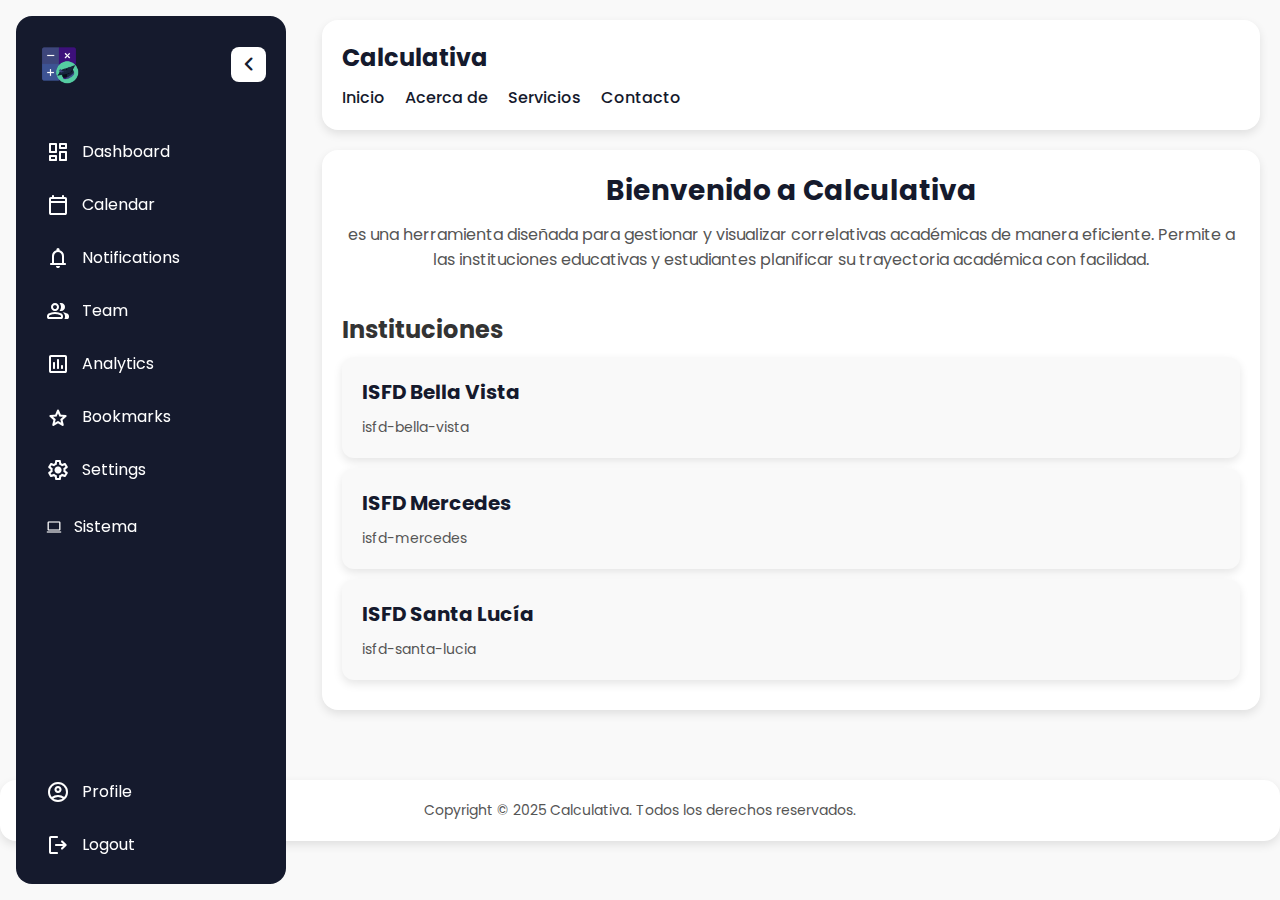
==== commit 8e11419e: "agregado de modo oscuro y claro (beta)" ====
--- a/index.html
+++ b/index.html
@@ -24,7 +24,7 @@
     </header>
 
     <nav class="sidebar-nav">
-      <!-- Primary top nav -->
+      <!-- Primeros botones del la barra lateral -->
       <ul class="nav-list primary-nav">
         <li class="nav-item">
           <a href="#" class="nav-link">
@@ -75,9 +75,16 @@
           </a>
           <span class="nav-tooltip">Settings</span>
         </li>
+        <!-- Alternar modo oscuro o claro -->
+        <li class="nav-item">
+          <button id="dark-mode-toggle" class="nav-link dark-mode-toggle">
+              <span class="material-symbols-rounded" id="dark-mode-icon">computer</span>
+              <span id="dark-mode-label">Sistema</span>
+          </button>
+      </li>
       </ul>
 
-      <!-- Secondary bottom nav -->
+      <!-- Ultimos 2 botones del la barra lateral -->
       <ul class="nav-list secondary-nav">
         <li class="nav-item">
           <a href="#" class="nav-link">
@@ -94,6 +101,7 @@
           <span class="nav-tooltip">Logout</span>
         </li>
       </ul>
+</nav>
     </nav>
   </aside>
 
@@ -116,35 +124,37 @@
     <main class="main">
       <section class="intro">
         <h2>Bienvenido a Calculativa</h2>
-        <p>Explora nuestras herramientas de cálculo y optimiza tus tareas diarias.</p>
+        <p>es una herramienta diseñada para gestionar y visualizar correlativas académicas de manera eficiente. Permite a las instituciones educativas y estudiantes planificar su trayectoria académica con facilidad.</p>
       </section>
+    
+        <section class="instituciones">
+            <h2>Instituciones</h2>
+            
+            <div class="institucion-list">
+                <div class="institucion">
+                    <h3>ISFD Bella Vista</h3>
+                    <p>isfd-bella-vista</p>
+                </div>
+                <div class="institucion">
+                    <h3>ISFD Mercedes</h3>
+                    <p>isfd-mercedes</p>
+                </div>
+                <div class="institucion">
+                    <h3>ISFD Santa Lucía</h3>
+                    <p>isfd-santa-lucia</p>
+                </div>
+            </div>
+        </section>
+      </main>
+  </div>
 
-      <section class="features">
-        <h2>Características Principales</h2>
-        <div class="feature-list">
-          <div class="feature">
-            <h3>Calculadora Básica</h3>
-            <p>Realiza operaciones matemáticas simples como suma, resta, multiplicación y división.</p>
-          </div>
-          <div class="feature">
-            <h3>Calculadora Científica</h3>
-            <p>Funciones avanzadas como logaritmos, potencias, trigonometría y más.</p>
-          </div>
-          <div class="feature">
-            <h3>Calculadora Financiera</h3>
-            <p>Calcula intereses, préstamos, amortizaciones y otros conceptos financieros.</p>
-          </div>
-        </div>
-      </section>
-    </main>
-
-    <!-- Footer -->
-    <footer class="footer">
-      <p>&copy; 2025 Calculativa. Todos los derechos reservados.</p>
-    </footer>
-  </div>
+  <!-- Footer -->
+  <footer class="footer">
+    <p>Copyright &copy; 2025 Calculativa. Todos los derechos reservados.</p>
+  </footer>
 
   <!-- Script -->
   <script src="assets/js/slidebar.js"></script>
+  <script src="assets/js/theme.js"></script>
 </body>
 </html>--- a/assets/css/styles.css
+++ b/assets/css/styles.css
@@ -9,10 +9,74 @@
   font-family: "Poppins", sans-serif;
 }
 
+
+/* Estilos para el Dark Mode Toggle (Botón) */
+.dark-mode-toggle {
+  display: flex;
+  align-items: center;
+  justify-content: flex-start;
+  gap: 12px;
+  padding: 12px 15px; /* Misma cantidad de padding que los demás botones */
+  border: none;
+  background-color: transparent;
+  color: #fff;
+  cursor: pointer;
+  width: 100%;
+  border-radius: 8px; /* Misma cantidad de border-radius que los demás botones */
+  margin-top: 4px; /* Agrega un margen superior para separarlo del botón "Settings" */
+}
+
+.dark-mode-toggle:hover {
+  color: #151A2D;
+  background: #fff;
+}
+
+.dark-mode-toggle span {
+  font-size: 1rem;
+}
+
+/* Temas de color (igual que antes) */
 body {
-  min-height: 100vh;
-  background: linear-gradient(#F1FAFF, #CBE4FF);
-  display: flex;
+  background-color: #f9f9f9;
+  color: #333;
+}
+
+body.dark-mode {
+  background-color: #121212;
+  color: #eee;
+}
+
+/* Puedes agregar más estilos específicos para el modo oscuro */
+.dark-mode .sidebar {
+  background-color: #212121;
+}
+
+.dark-mode .sidebar-nav .nav-link {
+  color: #eee;
+}
+
+/* Estilos para el modo sistema (opcional) */
+@media (prefers-color-scheme: dark) {
+  body.system-mode {
+      background-color: #121212;
+      color: #eee;
+  }
+
+  .system-mode .sidebar {
+      background-color: #212121;
+  }
+
+  .system-mode .sidebar-nav .nav-link {
+      color: #eee;
+  }
+}
+
+.main-content {
+  margin-left: 302px;
+  flex: 1;
+  padding: 20px;
+  transition: margin 0.4s ease;
+  min-height: calc(100vh - 120px); /* Ajusta el valor según la altura de tu header y footer */
 }
 
 .sidebar {
@@ -21,7 +85,7 @@
   margin: 16px;
   border-radius: 16px;
   background: #151A2D;
-  height: calc(100vh - 32px);
+  height: calc(100dvh - 32px);
   transition: all 0.4s ease;
 }
 
@@ -167,7 +231,7 @@
   width: 100%;
 }
 
-/* Responsive para telefonos y tablets */
+/* Responsive para telefonos y tablets (Slidebar)*/
 @media (max-width: 1024px) {
   .sidebar {
     height: 56px;
@@ -238,6 +302,7 @@
   flex: 1;
   padding: 20px;
   transition: margin 0.4s ease;
+  
 }
 
 .sidebar.collapsed + .main-content {
@@ -300,43 +365,41 @@
   color: #555;
 }
 
-.features {
-  display: flex;
-  flex-wrap: wrap;
-  gap: 20px;
-}
-
-.feature {
+.institucion {
   background-color: #f9f9f9;
   padding: 20px;
   border-radius: 12px;
   flex: 1 1 calc(33.333% - 40px);
   box-shadow: 0 4px 10px rgba(0, 0, 0, 0.1);
   transition: transform 0.3s ease;
-}
-
-.feature:hover {
+  cursor: pointer; /* Agrega cursor de puntero */
+  margin: 10px 0;
+}
+
+.institucion:hover {
   transform: translateY(-5px);
-}
-
-.feature h3 {
+  transform: scale(1.05); /* Agrega un ligero aumento de tamaño */
+  transition: transform 0.3s ease-in-out; /* Agrega una transición suave */
+}
+
+.institucion h3 {
   font-size: 20px;
   color: #151A2D;
   margin-bottom: 10px;
 }
 
-.feature p {
+.institucion p {
   font-size: 14px;
   color: #555;
 }
 
 .footer {
-  text-align: center;
-  padding: 20px;
-  margin-top: 20px;
-  background-color: #fff;
+  background: #fff;
+  padding: 20px;
   border-radius: 16px;
   box-shadow: 0 4px 10px rgba(0, 0, 0, 0.1);
+  text-align: center;
+  margin-top: auto;
 }
 
 .footer p {
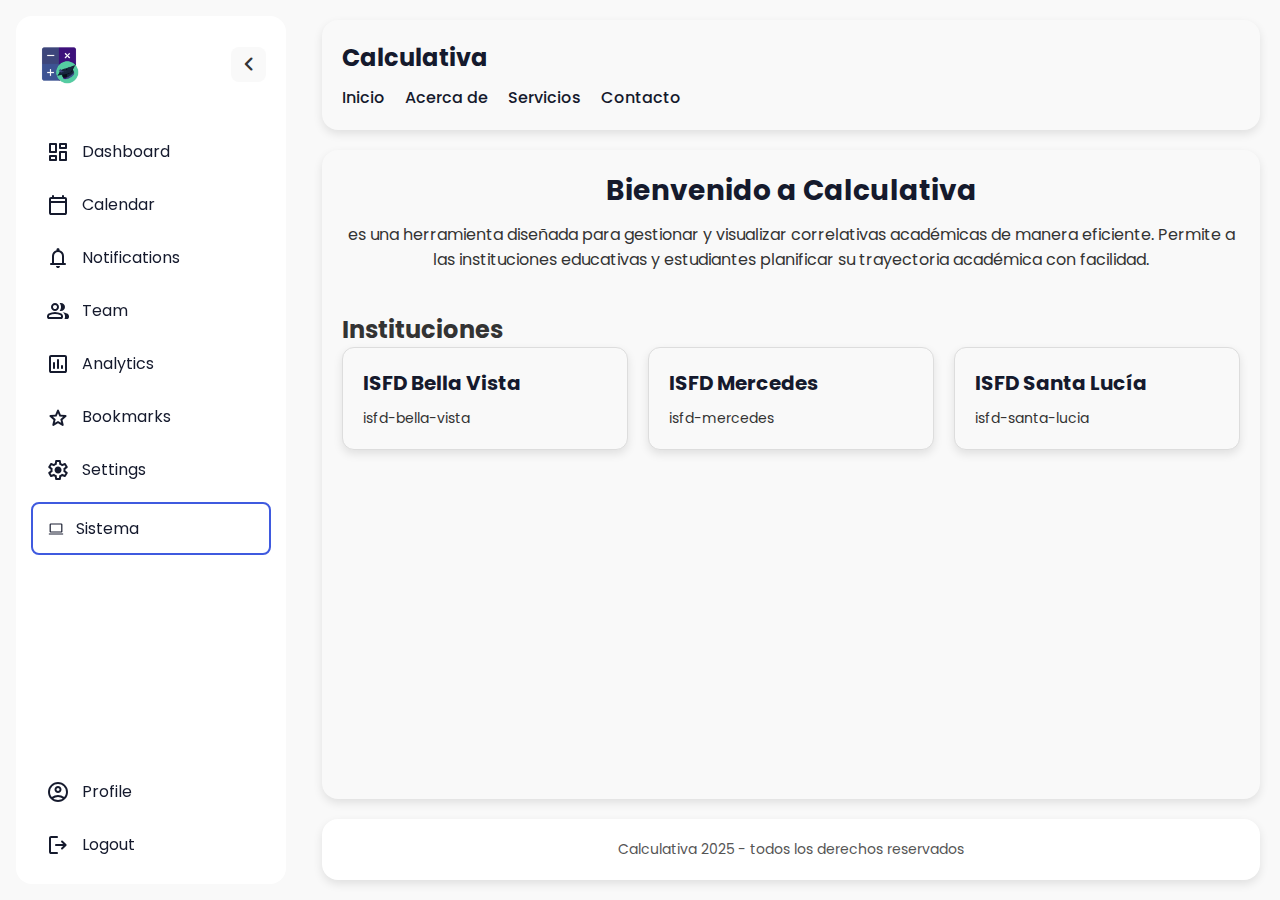
==== commit 22c86d0f: "modo oscuro y claro (beta3)" ====
--- a/index.html
+++ b/index.html
@@ -144,15 +144,13 @@
                     <p>isfd-santa-lucia</p>
                 </div>
             </div>
-        </section>
+        </section>  
       </main>
+      <!-- Header -->
+    <footer class="footer">
+      <p>Calculativa 2025 - todos los derechos reservados</p>
+    </footer>
   </div>
-
-  <!-- Footer -->
-  <footer class="footer">
-    <p>Copyright &copy; 2025 Calculativa. Todos los derechos reservados.</p>
-  </footer>
-
   <!-- Script -->
   <script src="assets/js/slidebar.js"></script>
   <script src="assets/js/theme.js"></script>
--- a/assets/css/styles.css
+++ b/assets/css/styles.css
@@ -9,83 +9,57 @@
   font-family: "Poppins", sans-serif;
 }
 
-
-/* Estilos para el Dark Mode Toggle (Botón) */
-.dark-mode-toggle {
-  display: flex;
-  align-items: center;
-  justify-content: flex-start;
-  gap: 12px;
-  padding: 12px 15px; /* Misma cantidad de padding que los demás botones */
-  border: none;
-  background-color: transparent;
-  color: #fff;
-  cursor: pointer;
-  width: 100%;
-  border-radius: 8px; /* Misma cantidad de border-radius que los demás botones */
-  margin-top: 4px; /* Agrega un margen superior para separarlo del botón "Settings" */
-}
-
-.dark-mode-toggle:hover {
-  color: #151A2D;
-  background: #fff;
-}
-
-.dark-mode-toggle span {
-  font-size: 1rem;
-}
-
-/* Temas de color (igual que antes) */
+/* Modo Light (por defecto) */
+:root {
+  --bg-color: #f9f9f9;
+  --text-color: #333333;
+  --header-color: #151A2D;
+  --border-color: #DDDDDD;
+  --primary-color: #3f5adf;
+  --hover-color: #0300b3;
+  --sidebar-bg: #FFFFFF; /* Fondo del menú lateral en modo claro (blanco) */
+  --sidebar-text: #151A2D; /* Texto del menú lateral en modo claro */
+  --sidebar-hover-bg: #f0f0f0; /* Fondo al pasar el mouse en modo claro */
+  --sidebar-hover-text: #151A2D; /* Texto al pasar el mouse en modo claro */
+  --footer-bg: #FFFFFF;
+  --footer-text: #555555;
+  --box-shadow: 0 4px 10px rgba(0, 0, 0, 0.1);
+}
+
+/* Modo Dark */
+.dark-mode {
+  --bg-color: #282a2c;
+  --text-color: #E0E0E0;
+  --header-color: #FFFFFF;
+  --border-color: #444444;
+  --primary-color: #3f5adf;
+  --hover-color: #3700B3;
+  --sidebar-bg: #151A2D; /* Conserva el azul fuerte en modo oscuro */
+  --sidebar-text: #E0E0E0; /* Texto del menú lateral en modo oscuro */
+  --sidebar-hover-bg: #333333; /* Fondo al pasar el mouse en modo oscuro */
+  --sidebar-hover-text: #E0E0E0; /* Texto al pasar el mouse en modo oscuro */
+  --footer-bg: #282a2c;
+  --footer-text: #E0E0E0;
+  --box-shadow: 0 4px 10px rgba(255, 255, 255, 0.1);
+}
+
+/* Estilos generales */
 body {
-  background-color: #f9f9f9;
-  color: #333;
-}
-
-body.dark-mode {
-  background-color: #121212;
-  color: #eee;
-}
-
-/* Puedes agregar más estilos específicos para el modo oscuro */
-.dark-mode .sidebar {
-  background-color: #212121;
-}
-
-.dark-mode .sidebar-nav .nav-link {
-  color: #eee;
-}
-
-/* Estilos para el modo sistema (opcional) */
-@media (prefers-color-scheme: dark) {
-  body.system-mode {
-      background-color: #121212;
-      color: #eee;
-  }
-
-  .system-mode .sidebar {
-      background-color: #212121;
-  }
-
-  .system-mode .sidebar-nav .nav-link {
-      color: #eee;
-  }
-}
-
-.main-content {
-  margin-left: 302px;
-  flex: 1;
-  padding: 20px;
-  transition: margin 0.4s ease;
-  min-height: calc(100vh - 120px); /* Ajusta el valor según la altura de tu header y footer */
-}
-
+  position: relative; /* Asegura que el body sea un contenedor posicionado */
+  min-height: 100vh; /* Asegura que el body ocupe al menos toda la altura de la ventana */
+  background-color: var(--bg-color);
+  color: var(--text-color);
+  overflow-y: auto;
+}
+
+/* Barra lateral */
 .sidebar {
   position: fixed;
   width: 270px;
   margin: 16px;
   border-radius: 16px;
-  background: #151A2D;
-  height: calc(100dvh - 32px);
+  background: var(--sidebar-bg); /* Usa la variable para el fondo */
+  height: calc(100vh - 32px);
   transition: all 0.4s ease;
 }
 
@@ -93,7 +67,6 @@
   width: 85px;
 }
 
-/* Estilos de la barra lateral (ya existentes) */
 .sidebar .sidebar-header {
   display: flex;
   position: relative;
@@ -113,11 +86,11 @@
 .sidebar-header .toggler {
   height: 35px;
   width: 35px;
-  color: #151A2D;
+  color: var(--text-color);
   border: none;
   cursor: pointer;
   display: flex;
-  background: #fff;
+  background: var(--bg-color);
   align-items: center;
   justify-content: center;
   border-radius: 8px;
@@ -133,12 +106,21 @@
   display: none;
 }
 
+.sidebar.collapsed .dark-mode-toggle span:not(.material-symbols-rounded) {
+  opacity: 0;
+  pointer-events: none;
+}
+
+.sidebar.collapsed .dark-mode-toggle {
+  width: 50px; /* Ajusta el ancho según sea necesario */
+}
+
 .sidebar.collapsed .sidebar-header .toggler {
   transform: translate(-4px, 65px);
 }
 
 .sidebar-header .toggler:hover {
-  background: #dde4fb;
+  ackground: var(--sidebar-hover-bg);
 }
 
 .sidebar-header .toggler span {
@@ -160,12 +142,14 @@
   transition: 0.4s ease;
 }
 
+
+
 .sidebar.collapsed .sidebar-nav .primary-nav {
   transform: translateY(65px);
 }
 
 .sidebar-nav .nav-link {
-  color: #fff;
+  color: var(--sidebar-text); /* Usa la variable para el color del texto */
   display: flex;
   gap: 12px;
   white-space: nowrap;
@@ -190,8 +174,8 @@
 }
 
 .sidebar-nav .nav-link:hover {
-  color: #151A2D;
-  background: #fff;
+  color: var(--sidebar-hover-text); /* Usa la variable para el texto al pasar el mouse */
+  background: var(--sidebar-hover-bg); /* Usa la variable para el fondo al pasar el mouse */
 }
 
 .sidebar-nav .nav-item {
@@ -202,13 +186,13 @@
   position: absolute;
   top: -10px;
   opacity: 0;
-  color: #151A2D;
   display: none;
   pointer-events: none;
   padding: 6px 12px;
   border-radius: 8px;
   white-space: nowrap;
-  background: #fff;
+  color: var(--header-color);
+  background: var(--sidebar-bg);
   left: calc(100% + 25px);
   box-shadow: 0 5px 10px rgba(0, 0, 0, 0.1);
   transition: 0s;
@@ -231,7 +215,34 @@
   width: 100%;
 }
 
-/* Responsive para telefonos y tablets (Slidebar)*/
+/* Estilos para el botón de cambio de modo claro/oscuro */
+.dark-mode-toggle {
+  display: flex;
+  align-items: center;
+  justify-content: flex-start;
+  gap: 12px;
+  padding: 12px 15px; /* Mismo padding que los demás botones */
+  border: 2px solid var(--primary-color); /* Borde llamativo */
+  background-color: transparent; /* Fondo transparente */
+  color: var(--sidebar-text); /* Color del texto */
+  cursor: pointer;
+  width: 100%;
+  border-radius: 8px; /* Mismo border-radius que los demás botones */
+  margin-top: 4px; /* Espacio superior para separarlo del botón "Settings" */
+  transition: background-color 0.3s ease, border-color 0.3s ease;
+}
+
+.dark-mode-toggle:hover {
+  background-color: var(--sidebar-hover-bg); /* Fondo al pasar el mouse */
+  color: var(--sidebar-hover-text); /* Color del texto al pasar el mouse */
+  border-color: var(--hover-color); /* Cambia el color del borde al pasar el mouse */
+}
+
+.dark-mode-toggle span {
+  font-size: 1rem; /* Tamaño del ícono */
+}
+
+/* Responsive para telefonos y tablets */
 @media (max-width: 1024px) {
   .sidebar {
     height: 56px;
@@ -251,7 +262,7 @@
     top: 0;
     z-index: 20;
     border-radius: 16px;
-    background: #151A2D;
+    background: var(--header-color);
     padding: 8px 10px;
   }
 
@@ -298,28 +309,36 @@
 
 /* Nuevos estilos para el contenido principal */
 .main-content {
-  margin-left: 302px; /* Ancho de la barra lateral + margen */
-  flex: 1;
+  margin-left: 302px;
+  height: 100vh; /* Ocupa toda la altura de la pantalla */
+  display: flex;
+  flex-direction: column;
   padding: 20px;
   transition: margin 0.4s ease;
-  
+  background-color: var(--bg-color);
+  color: var(--text-color);
 }
 
 .sidebar.collapsed + .main-content {
   margin-left: 117px; /* Ancho de la barra lateral colapsada + margen */
 }
 
+main.main {
+  flex: 1; /* Ocupa el espacio sobrante */
+  margin-bottom: 20px;
+}
+
 .main-header {
-  background-color: #fff;
+  background-color: var(--bg-color);
   padding: 20px;
   border-radius: 16px;
-  box-shadow: 0 4px 10px rgba(0, 0, 0, 0.1);
+  box-shadow: var(--box-shadow);
   margin-bottom: 20px;
 }
 
 .main-header h1 {
   font-size: 24px;
-  color: #151A2D;
+  color: var(--header-color);
   margin: 0;
 }
 
@@ -332,21 +351,22 @@
 }
 
 .main-nav ul li a {
-  color: #151A2D;
+  color: var(--header-color);
   text-decoration: none;
   font-weight: 500;
-  transition: color 0.3s ease;
+  transition: color 0.4s ease; /* Transición sincronizada */
 }
 
 .main-nav ul li a:hover {
-  color: #007BFF;
+  color: var(--hover-color);
+  transition: color 0.4s ease; /* Transición sincronizada */
 }
 
 .main {
-  background-color: #fff;
+  background-color: var(--bg-color);
   padding: 20px;
   border-radius: 16px;
-  box-shadow: 0 4px 10px rgba(0, 0, 0, 0.1);
+  box-shadow: var(--box-shadow);
 }
 
 .intro {
@@ -356,71 +376,87 @@
 
 .intro h2 {
   font-size: 28px;
-  color: #151A2D;
+  color: var(--header-color);
   margin-bottom: 10px;
 }
 
 .intro p {
   font-size: 16px;
-  color: #555;
+  color: var(--text-color);
+}
+
+/* Estilos para las instituciones */
+.instituciones {
+  margin-top: 20px;
+}
+
+.institucion-list {
+  display: flex;
+  flex-wrap: wrap;
+  gap: 20px;
 }
 
 .institucion {
-  background-color: #f9f9f9;
+  background-color: var(--bg-color);
   padding: 20px;
   border-radius: 12px;
   flex: 1 1 calc(33.333% - 40px);
-  box-shadow: 0 4px 10px rgba(0, 0, 0, 0.1);
+  box-shadow: var(--box-shadow);
   transition: transform 0.3s ease;
-  cursor: pointer; /* Agrega cursor de puntero */
-  margin: 10px 0;
+  cursor: pointer;
+  border: 1px solid var(--border-color);
 }
 
 .institucion:hover {
   transform: translateY(-5px);
-  transform: scale(1.05); /* Agrega un ligero aumento de tamaño */
-  transition: transform 0.3s ease-in-out; /* Agrega una transición suave */
+  background-color: var(--sidebar-hover-bg);
 }
 
 .institucion h3 {
   font-size: 20px;
-  color: #151A2D;
+  color: var(--header-color);
   margin-bottom: 10px;
 }
 
 .institucion p {
   font-size: 14px;
-  color: #555;
+  color: var(--text-color);
 }
 
 .footer {
-  background: #fff;
+  background-color: var(--footer-bg);
   padding: 20px;
   border-radius: 16px;
-  box-shadow: 0 4px 10px rgba(0, 0, 0, 0.1);
+  box-shadow: var(--box-shadow);
   text-align: center;
-  margin-top: auto;
+}
+
+.sidebar.collapsed + .footer {
+    margin-left: 117px; /* Margen izquierdo cuando la barra lateral está colapsada */
 }
 
 .footer p {
   font-size: 14px;
-  color: #555;
-  margin: 0;
-}
-
+  color: var(--footer-text);
+  margin-top: auto;
+}
+
+/* Responsive para móviles */
 @media (max-width: 1024px) {
   .main-content {
     position: absolute;
-    top: 70px; /* Ajusta según la altura de la barra lateral */
+    height: calc(100vh - 60px); /* Ocupa toda la altura de la pantalla */
+    top: 70px;
     left: 0;
     right: 0;
-    margin-left: 0; /* Ocupa todo el espacio disponible */
-    z-index: 90; /* Asegura que esté por encima de la barra lateral */
-    padding: 20px; /* Añade padding si es necesario */
-    background: #fff; /* Fondo para que cubra la barra lateral */
+    margin-left: 0;
+    z-index: 90;
+    padding: 20px;
+    background-color: var(--bg-color);
+    padding-top: 20px; /* Ajusta el padding superior para evitar superposición con la barra lateral */
   }
 
   .sidebar {
-    z-index: 100; /* Asegura que la barra lateral esté debajo del contenido */
+    z-index: 100;
   }
 }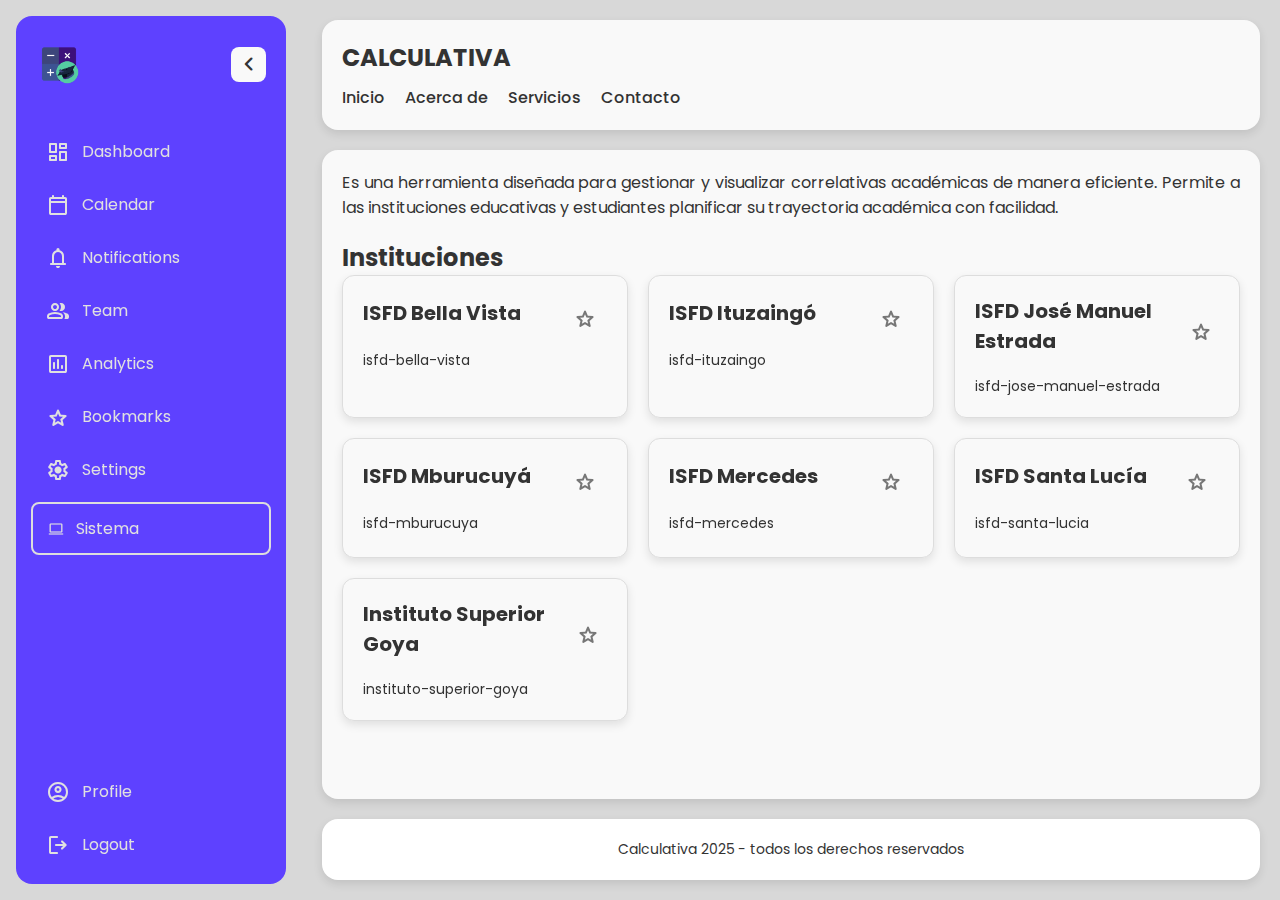
==== commit 09490b51: "Agregado de theme y favoritos completo" ====
--- a/index.html
+++ b/index.html
@@ -1,158 +1,196 @@
-<!DOCTYPE html>
-<html lang="es">
-<head>
-  <meta charset="UTF-8">
-  <meta name="viewport" content="width=device-width, initial-scale=1.0">
-  <title>Calculativa</title>
-  <link rel="stylesheet" href="assets/css/styles.css">
-  <link rel="stylesheet" href="https://fonts.googleapis.com/css2?family=Material+Symbols+Rounded:opsz,wght,FILL,GRAD@24,400,0,0">
-</head>
-<body>
-  <!-- Barra Lateral -->
-  <aside class="sidebar">
-    <!-- Sidebar header -->
-    <header class="sidebar-header">
-      <a href="#" class="header-logo">
-        <img src="assets/img/Logo-Circular.png" alt="CodingNepal">
-      </a>
-      <button class="toggler sidebar-toggler">
-        <span class="material-symbols-rounded">chevron_left</span>
-      </button>
-      <button class="toggler menu-toggler">
-        <span class="material-symbols-rounded">menu</span>
-      </button>
-    </header>
-
-    <nav class="sidebar-nav">
-      <!-- Primeros botones del la barra lateral -->
-      <ul class="nav-list primary-nav">
-        <li class="nav-item">
-          <a href="#" class="nav-link">
-            <span class="nav-icon material-symbols-rounded">dashboard</span>
-            <span class="nav-label">Dashboard</span>
-          </a>
-          <span class="nav-tooltip">Dashboard</span>
-        </li>
-        <li class="nav-item">
-          <a href="#" class="nav-link">
-            <span class="nav-icon material-symbols-rounded">calendar_today</span>
-            <span class="nav-label">Calendar</span>
-          </a>
-          <span class="nav-tooltip">Calendar</span>
-        </li>
-        <li class="nav-item">
-          <a href="#" class="nav-link">
-            <span class="nav-icon material-symbols-rounded">notifications</span>
-            <span class="nav-label">Notifications</span>
-          </a>
-          <span class="nav-tooltip">Notifications</span>
-        </li>
-        <li class="nav-item">
-          <a href="#" class="nav-link">
-            <span class="nav-icon material-symbols-rounded">group</span>
-            <span class="nav-label">Team</span>
-          </a>
-          <span class="nav-tooltip">Team</span>
-        </li>
-        <li class="nav-item">
-          <a href="#" class="nav-link">
-            <span class="nav-icon material-symbols-rounded">insert_chart</span>
-            <span class="nav-label">Analytics</span>
-          </a>
-          <span class="nav-tooltip">Analytics</span>
-        </li>
-        <li class="nav-item">
-          <a href="#" class="nav-link">
-            <span class="nav-icon material-symbols-rounded">star</span>
-            <span class="nav-label">Bookmarks</span>
-          </a>
-          <span class="nav-tooltip">Bookmarks</span>
-        </li>
-        <li class="nav-item">
-          <a href="#" class="nav-link">
-            <span class="nav-icon material-symbols-rounded">settings</span>
-            <span class="nav-label">Settings</span>
-          </a>
-          <span class="nav-tooltip">Settings</span>
-        </li>
-        <!-- Alternar modo oscuro o claro -->
-        <li class="nav-item">
-          <button id="dark-mode-toggle" class="nav-link dark-mode-toggle">
-              <span class="material-symbols-rounded" id="dark-mode-icon">computer</span>
-              <span id="dark-mode-label">Sistema</span>
-          </button>
-      </li>
-      </ul>
-
-      <!-- Ultimos 2 botones del la barra lateral -->
-      <ul class="nav-list secondary-nav">
-        <li class="nav-item">
-          <a href="#" class="nav-link">
-            <span class="nav-icon material-symbols-rounded">account_circle</span>
-            <span class="nav-label">Profile</span>
-          </a>
-          <span class="nav-tooltip">Profile</span>
-        </li>
-        <li class="nav-item">
-          <a href="#" class="nav-link">
-            <span class="nav-icon material-symbols-rounded">logout</span>
-            <span class="nav-label">Logout</span>
-          </a>
-          <span class="nav-tooltip">Logout</span>
-        </li>
-      </ul>
-</nav>
-    </nav>
-  </aside>
-
-  <!-- Contenido Principal -->
-  <div class="main-content">
-    <!-- Header -->
-    <header class="main-header">
-      <h1>Calculativa</h1>
-      <nav class="main-nav">
-        <ul>
-          <li><a href="#">Inicio</a></li>
-          <li><a href="#">Acerca de</a></li>
-          <li><a href="#">Servicios</a></li>
-          <li><a href="#">Contacto</a></li>
-        </ul>
-      </nav>
-    </header>
-
-    <!-- Main -->
-    <main class="main">
-      <section class="intro">
-        <h2>Bienvenido a Calculativa</h2>
-        <p>es una herramienta diseñada para gestionar y visualizar correlativas académicas de manera eficiente. Permite a las instituciones educativas y estudiantes planificar su trayectoria académica con facilidad.</p>
-      </section>
-    
-        <section class="instituciones">
-            <h2>Instituciones</h2>
-            
-            <div class="institucion-list">
-                <div class="institucion">
-                    <h3>ISFD Bella Vista</h3>
-                    <p>isfd-bella-vista</p>
-                </div>
-                <div class="institucion">
-                    <h3>ISFD Mercedes</h3>
-                    <p>isfd-mercedes</p>
-                </div>
-                <div class="institucion">
-                    <h3>ISFD Santa Lucía</h3>
-                    <p>isfd-santa-lucia</p>
-                </div>
-            </div>
-        </section>  
-      </main>
-      <!-- Header -->
-    <footer class="footer">
-      <p>Calculativa 2025 - todos los derechos reservados</p>
-    </footer>
-  </div>
-  <!-- Script -->
-  <script src="assets/js/slidebar.js"></script>
-  <script src="assets/js/theme.js"></script>
-</body>
+<!DOCTYPE html>
+<html lang="es">
+<head>
+  <meta charset="UTF-8">
+  <meta name="viewport" content="width=device-width, initial-scale=1.0">
+  <title>Calculativa</title>
+  <link rel="stylesheet" href="assets/css/styles.css">
+  <link rel="stylesheet" href="https://fonts.googleapis.com/css2?family=Material+Symbols+Rounded:opsz,wght,FILL,GRAD@24,400,0,0">
+</head>
+<body>
+  <!-- Barra Lateral -->
+  <aside class="sidebar">
+    <!-- Sidebar header -->
+    <header class="sidebar-header">
+      <a href="#" class="header-logo">
+        <img src="assets/img/Logo-Circular.png" alt="CodingNepal">
+      </a>
+      <button class="toggler sidebar-toggler">
+        <span class="material-symbols-rounded">chevron_left</span>
+      </button>
+      <button class="toggler menu-toggler">
+        <span class="material-symbols-rounded">menu</span>
+      </button>
+    </header>
+
+    <nav class="sidebar-nav">
+      <!-- Primeros botones del la barra lateral -->
+      <ul class="nav-list primary-nav">
+        <li class="nav-item">
+          <a href="#" class="nav-link">
+            <span class="nav-icon material-symbols-rounded">dashboard</span>
+            <span class="nav-label">Dashboard</span>
+          </a>
+          <span class="nav-tooltip">Dashboard</span>
+        </li>
+        <li class="nav-item">
+          <a href="#" class="nav-link">
+            <span class="nav-icon material-symbols-rounded">calendar_today</span>
+            <span class="nav-label">Calendar</span>
+          </a>
+          <span class="nav-tooltip">Calendar</span>
+        </li>
+        <li class="nav-item">
+          <a href="#" class="nav-link">
+            <span class="nav-icon material-symbols-rounded">notifications</span>
+            <span class="nav-label">Notifications</span>
+          </a>
+          <span class="nav-tooltip">Notifications</span>
+        </li>
+        <li class="nav-item">
+          <a href="#" class="nav-link">
+            <span class="nav-icon material-symbols-rounded">group</span>
+            <span class="nav-label">Team</span>
+          </a>
+          <span class="nav-tooltip">Team</span>
+        </li>
+        <li class="nav-item">
+          <a href="#" class="nav-link">
+            <span class="nav-icon material-symbols-rounded">insert_chart</span>
+            <span class="nav-label">Analytics</span>
+          </a>
+          <span class="nav-tooltip">Analytics</span>
+        </li>
+        <li class="nav-item">
+          <a href="#" class="nav-link">
+            <span class="nav-icon material-symbols-rounded">star</span>
+            <span class="nav-label">Bookmarks</span>
+          </a>
+          <span class="nav-tooltip">Bookmarks</span>
+        </li>
+        <li class="nav-item">
+          <a href="#" class="nav-link">
+            <span class="nav-icon material-symbols-rounded">settings</span>
+            <span class="nav-label">Settings</span>
+          </a>
+          <span class="nav-tooltip">Settings</span>
+        </li>
+        <!-- Alternar modo oscuro o claro -->
+        <li class="nav-item">
+          <button id="dark-mode-toggle" class="nav-link dark-mode-toggle">
+            <span class="material-symbols-rounded" id="dark-mode-icon">computer</span>
+            <span id="dark-mode-label">Sistema</span>
+            <!-- Añade este tooltip -->
+            <span class="nav-tooltip">Cambiar tema</span>
+          </button>
+        </li>
+      </ul>
+
+      <!-- Ultimos 2 botones del la barra lateral -->
+      <ul class="nav-list secondary-nav">
+        <li class="nav-item">
+          <a href="#" class="nav-link">
+            <span class="nav-icon material-symbols-rounded">account_circle</span>
+            <span class="nav-label">Profile</span>
+          </a>
+          <span class="nav-tooltip">Profile</span>
+        </li>
+        <li class="nav-item">
+          <a href="#" class="nav-link">
+            <span class="nav-icon material-symbols-rounded">logout</span>
+            <span class="nav-label">Logout</span>
+          </a>
+          <span class="nav-tooltip">Logout</span>
+        </li>
+      </ul>
+</nav>
+    </nav>
+  </aside>
+
+  <!-- Contenido Principal -->
+  <div class="main-content">
+    <!-- Header -->
+    <header class="main-header">
+      <h1>Calculativa</h1>
+      <nav class="main-nav">
+        <ul>
+          <li><a href="#">Inicio</a></li>
+          <li><a href="#">Acerca de</a></li>
+          <li><a href="#">Servicios</a></li>
+          <li><a href="#">Contacto</a></li>
+        </ul>
+      </nav>
+    </header>
+
+    <!-- Main -->
+    <main class="main">
+      <section class="intro">
+        <p>Es una herramienta diseñada para gestionar y visualizar correlativas académicas de manera eficiente. Permite a las instituciones educativas y estudiantes planificar su trayectoria académica con facilidad.</p>
+      </section>
+    
+        <section class="instituciones">
+            <h2>Instituciones</h2>
+            <div class="institucion-list">
+              <div class="institucion" data-id="isfd-bella-vista">
+                <div class="institucion-header">
+                  <h3>ISFD Bella Vista</h3>
+                  <span class="material-symbols-rounded star-icon">star</span>
+                </div>
+                <p>isfd-bella-vista</p>
+              </div>
+              <div class="institucion" data-id="isfd-ituzaingo">
+                <div class="institucion-header">
+                  <h3>ISFD Ituzaingó</h3>
+                  <span class="material-symbols-rounded star-icon">star</span>
+                </div>
+                <p>isfd-ituzaingo</p>
+              </div>
+              <div class="institucion" data-id="isfd-jose-manuel-estrada">
+                <div class="institucion-header">
+                  <h3>ISFD José Manuel Estrada</h3>
+                  <span class="material-symbols-rounded star-icon">star</span>
+                </div>
+                <p>isfd-jose-manuel-estrada</p>
+              </div>
+              <div class="institucion" data-id="isfd-mburucuya">
+                <div class="institucion-header">
+                  <h3>ISFD Mburucuyá</h3>
+                  <span class="material-symbols-rounded star-icon">star</span>
+                </div>
+                <p>isfd-mburucuya</p>
+              </div>
+              <div class="institucion" data-id="isfd-mercedes">
+                <div class="institucion-header">
+                  <h3>ISFD Mercedes</h3>
+                  <span class="material-symbols-rounded star-icon">star</span>
+                </div>
+                <p>isfd-mercedes</p>
+              </div>
+              <div class="institucion" data-id="isfd-santa-lucia">
+                <div class="institucion-header">
+                  <h3>ISFD Santa Lucía</h3>
+                  <span class="material-symbols-rounded star-icon">star</span>
+                </div>
+                <p>isfd-santa-lucia</p>
+              </div>
+              <div class="institucion" data-id="instituto-superior-goya">
+                <div class="institucion-header">
+                  <h3>Instituto Superior Goya</h3>
+                  <span class="material-symbols-rounded star-icon">star</span>
+                </div>
+                <p>instituto-superior-goya</p>
+              </div>
+            </div>
+        </section>  
+      </main>
+      <!-- Header -->
+    <footer class="footer">
+      <p>Calculativa 2025 - todos los derechos reservados</p>
+    </footer>
+  </div>
+  <!-- Script -->
+  <script src="assets/js/slidebar.js"></script>
+  <script src="assets/js/theme.js"></script>
+  <script src="assets/js/favoritos.js"></script>
+</body>
 </html>--- a/assets/css/styles.css
+++ b/assets/css/styles.css
@@ -1,462 +1,654 @@
-/* styles.css */
-/* Importing Google Fonts - Poppins */
-@import url('https://fonts.googleapis.com/css2?family=Poppins:wght@400;500;600;700&display=swap');
-
-* {
-  margin: 0;
-  padding: 0;
-  box-sizing: border-box;
-  font-family: "Poppins", sans-serif;
-}
-
-/* Modo Light (por defecto) */
-:root {
-  --bg-color: #f9f9f9;
-  --text-color: #333333;
-  --header-color: #151A2D;
-  --border-color: #DDDDDD;
-  --primary-color: #3f5adf;
-  --hover-color: #0300b3;
-  --sidebar-bg: #FFFFFF; /* Fondo del menú lateral en modo claro (blanco) */
-  --sidebar-text: #151A2D; /* Texto del menú lateral en modo claro */
-  --sidebar-hover-bg: #f0f0f0; /* Fondo al pasar el mouse en modo claro */
-  --sidebar-hover-text: #151A2D; /* Texto al pasar el mouse en modo claro */
-  --footer-bg: #FFFFFF;
-  --footer-text: #555555;
-  --box-shadow: 0 4px 10px rgba(0, 0, 0, 0.1);
-}
-
-/* Modo Dark */
-.dark-mode {
-  --bg-color: #282a2c;
-  --text-color: #E0E0E0;
-  --header-color: #FFFFFF;
-  --border-color: #444444;
-  --primary-color: #3f5adf;
-  --hover-color: #3700B3;
-  --sidebar-bg: #151A2D; /* Conserva el azul fuerte en modo oscuro */
-  --sidebar-text: #E0E0E0; /* Texto del menú lateral en modo oscuro */
-  --sidebar-hover-bg: #333333; /* Fondo al pasar el mouse en modo oscuro */
-  --sidebar-hover-text: #E0E0E0; /* Texto al pasar el mouse en modo oscuro */
-  --footer-bg: #282a2c;
-  --footer-text: #E0E0E0;
-  --box-shadow: 0 4px 10px rgba(255, 255, 255, 0.1);
-}
-
-/* Estilos generales */
-body {
-  position: relative; /* Asegura que el body sea un contenedor posicionado */
-  min-height: 100vh; /* Asegura que el body ocupe al menos toda la altura de la ventana */
-  background-color: var(--bg-color);
-  color: var(--text-color);
-  overflow-y: auto;
-}
-
-/* Barra lateral */
-.sidebar {
-  position: fixed;
-  width: 270px;
-  margin: 16px;
-  border-radius: 16px;
-  background: var(--sidebar-bg); /* Usa la variable para el fondo */
-  height: calc(100vh - 32px);
-  transition: all 0.4s ease;
-}
-
-.sidebar.collapsed {
-  width: 85px;
-}
-
-.sidebar .sidebar-header {
-  display: flex;
-  position: relative;
-  padding: 25px 20px;
-  align-items: center;
-  justify-content: space-between;
-}
-
-.sidebar-header .header-logo img {
-  width: 46px;
-  height: 46px;
-  display: block;
-  object-fit: contain;
-  border-radius: 50%;
-}
-
-.sidebar-header .toggler {
-  height: 35px;
-  width: 35px;
-  color: var(--text-color);
-  border: none;
-  cursor: pointer;
-  display: flex;
-  background: var(--bg-color);
-  align-items: center;
-  justify-content: center;
-  border-radius: 8px;
-  transition: 0.4s ease;
-}
-
-.sidebar-header .sidebar-toggler {
-  position: absolute;
-  right: 20px;
-}
-
-.sidebar-header .menu-toggler {
-  display: none;
-}
-
-.sidebar.collapsed .dark-mode-toggle span:not(.material-symbols-rounded) {
-  opacity: 0;
-  pointer-events: none;
-}
-
-.sidebar.collapsed .dark-mode-toggle {
-  width: 50px; /* Ajusta el ancho según sea necesario */
-}
-
-.sidebar.collapsed .sidebar-header .toggler {
-  transform: translate(-4px, 65px);
-}
-
-.sidebar-header .toggler:hover {
-  ackground: var(--sidebar-hover-bg);
-}
-
-.sidebar-header .toggler span {
-  font-size: 1.75rem;
-  transition: 0.4s ease;
-}
-
-.sidebar.collapsed .sidebar-header .toggler span {
-  transform: rotate(180deg);
-}
-
-.sidebar-nav .nav-list {
-  list-style: none;
-  display: flex;
-  gap: 4px;
-  padding: 0 15px;
-  flex-direction: column;
-  transform: translateY(15px);
-  transition: 0.4s ease;
-}
-
-
-
-.sidebar.collapsed .sidebar-nav .primary-nav {
-  transform: translateY(65px);
-}
-
-.sidebar-nav .nav-link {
-  color: var(--sidebar-text); /* Usa la variable para el color del texto */
-  display: flex;
-  gap: 12px;
-  white-space: nowrap;
-  border-radius: 8px;
-  padding: 12px 15px;
-  align-items: center;
-  text-decoration: none;
-  transition: 0.4s ease;
-}
-
-.sidebar.collapsed .sidebar-nav .nav-link {
-  border-radius: 12px;
-}
-
-.sidebar .sidebar-nav .nav-link .nav-label {
-  transition: opacity 0.3s ease;
-}
-
-.sidebar.collapsed .sidebar-nav .nav-link .nav-label {
-  opacity: 0;
-  pointer-events: none;
-}
-
-.sidebar-nav .nav-link:hover {
-  color: var(--sidebar-hover-text); /* Usa la variable para el texto al pasar el mouse */
-  background: var(--sidebar-hover-bg); /* Usa la variable para el fondo al pasar el mouse */
-}
-
-.sidebar-nav .nav-item {
-  position: relative;
-}
-
-.sidebar-nav .nav-tooltip {
-  position: absolute;
-  top: -10px;
-  opacity: 0;
-  display: none;
-  pointer-events: none;
-  padding: 6px 12px;
-  border-radius: 8px;
-  white-space: nowrap;
-  color: var(--header-color);
-  background: var(--sidebar-bg);
-  left: calc(100% + 25px);
-  box-shadow: 0 5px 10px rgba(0, 0, 0, 0.1);
-  transition: 0s;
-}
-
-.sidebar.collapsed .sidebar-nav .nav-tooltip {
-  display: block;
-}
-
-.sidebar-nav .nav-item:hover .nav-tooltip {
-  opacity: 1;
-  pointer-events: auto;
-  transform: translateY(50%);
-  transition: all 0.4s ease;
-}
-
-.sidebar-nav .secondary-nav {
-  position: absolute;
-  bottom: 30px;
-  width: 100%;
-}
-
-/* Estilos para el botón de cambio de modo claro/oscuro */
-.dark-mode-toggle {
-  display: flex;
-  align-items: center;
-  justify-content: flex-start;
-  gap: 12px;
-  padding: 12px 15px; /* Mismo padding que los demás botones */
-  border: 2px solid var(--primary-color); /* Borde llamativo */
-  background-color: transparent; /* Fondo transparente */
-  color: var(--sidebar-text); /* Color del texto */
-  cursor: pointer;
-  width: 100%;
-  border-radius: 8px; /* Mismo border-radius que los demás botones */
-  margin-top: 4px; /* Espacio superior para separarlo del botón "Settings" */
-  transition: background-color 0.3s ease, border-color 0.3s ease;
-}
-
-.dark-mode-toggle:hover {
-  background-color: var(--sidebar-hover-bg); /* Fondo al pasar el mouse */
-  color: var(--sidebar-hover-text); /* Color del texto al pasar el mouse */
-  border-color: var(--hover-color); /* Cambia el color del borde al pasar el mouse */
-}
-
-.dark-mode-toggle span {
-  font-size: 1rem; /* Tamaño del ícono */
-}
-
-/* Responsive para telefonos y tablets */
-@media (max-width: 1024px) {
-  .sidebar {
-    height: 56px;
-    margin: 13px;
-    overflow-y: hidden;
-    scrollbar-width: none;
-    width: calc(100% - 26px);
-    max-height: calc(100vh - 26px);
-  }
-
-  .sidebar.menu-active {
-    overflow-y: auto;
-  }
-
-  .sidebar .sidebar-header {
-    position: sticky;
-    top: 0;
-    z-index: 20;
-    border-radius: 16px;
-    background: var(--header-color);
-    padding: 8px 10px;
-  }
-
-  .sidebar-header .header-logo img {
-    width: 40px;
-    height: 40px;
-  }
-
-  .sidebar-header .sidebar-toggler,
-  .sidebar-nav .nav-item:hover .nav-tooltip {
-    display: none;
-  }
-  
-  .sidebar-header .menu-toggler {
-    display: flex;
-    height: 30px;
-    width: 30px;
-  }
-
-  .sidebar-header .menu-toggler span {
-    font-size: 1.3rem;
-  }
-
-  .sidebar .sidebar-nav .nav-list {
-    padding: 0 10px;
-  }
-
-  .sidebar-nav .nav-link {
-    gap: 10px;
-    padding: 10px;
-    font-size: 0.94rem;
-  }
-
-  .sidebar-nav .nav-link .nav-icon {
-    font-size: 1.37rem;
-  }
-
-  .sidebar-nav .secondary-nav {
-    position: relative;
-    bottom: 0;
-    margin: 40px 0 30px;
-  }
-}
-
-/* Nuevos estilos para el contenido principal */
-.main-content {
-  margin-left: 302px;
-  height: 100vh; /* Ocupa toda la altura de la pantalla */
-  display: flex;
-  flex-direction: column;
-  padding: 20px;
-  transition: margin 0.4s ease;
-  background-color: var(--bg-color);
-  color: var(--text-color);
-}
-
-.sidebar.collapsed + .main-content {
-  margin-left: 117px; /* Ancho de la barra lateral colapsada + margen */
-}
-
-main.main {
-  flex: 1; /* Ocupa el espacio sobrante */
-  margin-bottom: 20px;
-}
-
-.main-header {
-  background-color: var(--bg-color);
-  padding: 20px;
-  border-radius: 16px;
-  box-shadow: var(--box-shadow);
-  margin-bottom: 20px;
-}
-
-.main-header h1 {
-  font-size: 24px;
-  color: var(--header-color);
-  margin: 0;
-}
-
-.main-nav ul {
-  list-style: none;
-  padding: 0;
-  display: flex;
-  gap: 20px;
-  margin-top: 10px;
-}
-
-.main-nav ul li a {
-  color: var(--header-color);
-  text-decoration: none;
-  font-weight: 500;
-  transition: color 0.4s ease; /* Transición sincronizada */
-}
-
-.main-nav ul li a:hover {
-  color: var(--hover-color);
-  transition: color 0.4s ease; /* Transición sincronizada */
-}
-
-.main {
-  background-color: var(--bg-color);
-  padding: 20px;
-  border-radius: 16px;
-  box-shadow: var(--box-shadow);
-}
-
-.intro {
-  text-align: center;
-  margin-bottom: 40px;
-}
-
-.intro h2 {
-  font-size: 28px;
-  color: var(--header-color);
-  margin-bottom: 10px;
-}
-
-.intro p {
-  font-size: 16px;
-  color: var(--text-color);
-}
-
-/* Estilos para las instituciones */
-.instituciones {
-  margin-top: 20px;
-}
-
-.institucion-list {
-  display: flex;
-  flex-wrap: wrap;
-  gap: 20px;
-}
-
-.institucion {
-  background-color: var(--bg-color);
-  padding: 20px;
-  border-radius: 12px;
-  flex: 1 1 calc(33.333% - 40px);
-  box-shadow: var(--box-shadow);
-  transition: transform 0.3s ease;
-  cursor: pointer;
-  border: 1px solid var(--border-color);
-}
-
-.institucion:hover {
-  transform: translateY(-5px);
-  background-color: var(--sidebar-hover-bg);
-}
-
-.institucion h3 {
-  font-size: 20px;
-  color: var(--header-color);
-  margin-bottom: 10px;
-}
-
-.institucion p {
-  font-size: 14px;
-  color: var(--text-color);
-}
-
-.footer {
-  background-color: var(--footer-bg);
-  padding: 20px;
-  border-radius: 16px;
-  box-shadow: var(--box-shadow);
-  text-align: center;
-}
-
-.sidebar.collapsed + .footer {
-    margin-left: 117px; /* Margen izquierdo cuando la barra lateral está colapsada */
-}
-
-.footer p {
-  font-size: 14px;
-  color: var(--footer-text);
-  margin-top: auto;
-}
-
-/* Responsive para móviles */
-@media (max-width: 1024px) {
-  .main-content {
-    position: absolute;
-    height: calc(100vh - 60px); /* Ocupa toda la altura de la pantalla */
-    top: 70px;
-    left: 0;
-    right: 0;
-    margin-left: 0;
-    z-index: 90;
-    padding: 20px;
-    background-color: var(--bg-color);
-    padding-top: 20px; /* Ajusta el padding superior para evitar superposición con la barra lateral */
-  }
-
-  .sidebar {
-    z-index: 100;
-  }
+/* Importing Google Fonts - Poppins */
+@import url('https://fonts.googleapis.com/css2?family=Poppins:wght@400;500;600;700&display=swap');
+
+* {
+  margin: 0;
+  padding: 0;
+  box-sizing: border-box;
+  font-family: "Poppins", sans-serif;
+}
+
+/* Modo Light (por defecto) */
+:root {
+  --bg-color: #f9f9f9; /*blanco fondo*/
+  --bg-body-color:#d8d8d8; /*gris fondo*/
+  --text-color: #333333; /*texto color*/
+  --header-color: #5e41ff; /*Color de la barra header*/
+  --sidebar-text: #E0E0E0; /* Texto del menú lateral en modo oscuro */
+  --border-color: #DDDDDD;
+  --primary-color: #151A2D;
+  --hover-color: #0300b3;
+  --sidebar-bg: #FFFFFF; /* Fondo del menú lateral en modo claro (blanco) */
+  --sidebar-hover-bg: #f0f0f0; /* Fondo al pasar el mouse en modo claro */
+  --sidebar-hover-text: #151A2D; /* Texto al pasar el mouse en modo claro */
+  --footer-bg: #FFFFFF;
+  --bg-boton: #f9f9f9;
+  --hover-boton: #555555;
+  --box-shadow: 0 4px 10px rgba(0, 0, 0, 0.1);
+}
+
+/* Modo Dark */
+.dark-mode {
+  --bg-color: #282a2c; /*negro fuerte fondo*/
+  --bg-body-color:#161616; /*negro claro fondo*/
+  --text-color: #f9f9f9; /*texto color*/
+  --header-color: #151A2D; /*Color de la barra header*/
+
+  --border-color: #444444;
+  --primary-color: #151A2D;
+  --hover-color: #3700B3;
+  --sidebar-bg: #151A2D; /* Conserva el azul fuerte en modo oscuro */
+  --sidebar-hover-bg: #333333; /* Fondo al pasar el mouse en modo oscuro */
+  --sidebar-hover-text: #E0E0E0; /* Texto al pasar el mouse en modo oscuro */
+  --footer-bg: #282a2c;
+  --bg-boton: #151A2D;
+  --hover-boton: #E0E0E0;
+  --box-shadow: 0 4px 10px rgba(255, 255, 255, 0.1);
+}
+
+/* Estilos generales */
+body {
+  position: relative; /* Asegura que el body sea un contenedor posicionado */
+  min-height: 100vh; /* Asegura que el body ocupe al menos toda la altura de la ventana */
+  background-color: var(--bg-body-color);
+  color: var(--text-color);
+  overflow-y: auto;
+}
+
+/* Barra lateral */
+.sidebar {
+  position: fixed;
+  width: 270px;
+  margin: 16px;
+  border-radius: 16px;
+  background: var(--header-color);
+  height: calc(100vh - 32px);
+  transition: all 0.4s ease;
+  
+}
+
+.sidebar.collapsed {
+  width: 85px;
+}
+
+.sidebar .sidebar-header {
+  display: flex;
+  position: relative;
+  padding: 25px 20px;
+  align-items: center;
+  justify-content: space-between;
+}
+
+.sidebar-header .header-logo img {
+  width: 46px;
+  height: 46px;
+  display: block;
+  object-fit: contain;
+  border-radius: 50%;
+}
+
+.sidebar-header .toggler {
+  height: 35px;
+  width: 35px;
+  color: var(--text-color);
+  border: none;
+  cursor: pointer;
+  display: flex;
+  background: var(--bg-boton);
+  align-items: center;
+  justify-content: center;
+  border-radius: 8px;
+  transition: 0.4s ease;
+}
+
+.sidebar-header .sidebar-toggler {
+  position: absolute;
+  right: 20px;
+}
+
+.sidebar-header .menu-toggler {
+  display: none;
+}
+
+.sidebar.collapsed .dark-mode-toggle span:not(.material-symbols-rounded) {
+  opacity: 0;
+  pointer-events: none;
+}
+
+.sidebar.collapsed .dark-mode-toggle {
+  width: 50px; /* Ajusta el ancho según sea necesario */
+}
+
+.sidebar.collapsed .sidebar-header .toggler {
+  transform: translate(-4px, 65px);
+}
+
+.sidebar-header .toggler:hover {
+  background: var(--sidebar-hover-bg);
+}
+
+.sidebar-header .toggler span {
+  font-size: 1.75rem;
+  transition: 0.4s ease;
+}
+
+.sidebar.collapsed .sidebar-header .toggler span {
+  transform: rotate(180deg);
+}
+
+.sidebar-nav .nav-list {
+  list-style: none;
+  display: flex;
+  gap: 4px;
+  padding: 0 15px;
+  flex-direction: column;
+  transform: translateY(15px);
+  transition: 0.4s ease;
+}
+
+
+
+.sidebar.collapsed .sidebar-nav .primary-nav {
+  transform: translateY(65px);
+}
+
+.sidebar-nav .nav-link {
+  color: var(--sidebar-text); /* Usa la variable para el color del texto */
+  display: flex;
+  gap: 12px;
+  white-space: nowrap;
+  border-radius: 8px;
+  padding: 12px 15px;
+  align-items: center;
+  text-decoration: none;
+  transition: 0.4s ease;
+}
+
+.sidebar.collapsed .sidebar-nav .nav-link {
+  border-radius: 12px;
+}
+
+.sidebar .sidebar-nav .nav-link .nav-label {
+  transition: opacity 0.3s ease;
+}
+
+.sidebar.collapsed .sidebar-nav .nav-link .nav-label {
+  opacity: 0;
+  pointer-events: none;
+}
+
+.sidebar-nav .nav-link:hover {
+  color: var(--sidebar-hover-text); /* Usa la variable para el texto al pasar el mouse */
+  background: var(--sidebar-hover-bg); /* Usa la variable para el fondo al pasar el mouse */
+}
+
+.sidebar-nav .nav-item {
+  position: relative;
+}
+
+.sidebar-nav .nav-tooltip {
+  position: absolute;
+  top: -10px;
+  opacity: 0;
+  display: none;
+  pointer-events: none;
+  padding: 6px 12px;
+  border-radius: 8px;
+  white-space: nowrap;
+  color: var(--text-color);
+  background: var(--sidebar-bg);
+  left: calc(100% + 25px);
+  box-shadow: 0 5px 10px rgba(0, 0, 0, 0.1);
+  transition: 0s;
+}
+
+.sidebar.collapsed .sidebar-nav .nav-tooltip {
+  display: block;
+}
+
+.sidebar-nav .nav-item:hover .nav-tooltip {
+  opacity: 1;
+  pointer-events: auto;
+  transform: translateY(50%);
+  transition: all 0.4s ease;
+}
+
+.sidebar-nav .secondary-nav {
+  position: absolute;
+  bottom: 30px;
+  width: 100%;
+}
+
+/* Estilos para el botón de cambio de modo claro/oscuro */
+.dark-mode-toggle {
+  display: flex;
+  align-items: center;
+  justify-content: flex-start;
+  gap: 12px;
+  padding: 12px 15px; /* Mismo padding que los demás botones */
+  border: 2px solid var(--border-color); /* Borde llamativo */
+  background-color: transparent; /* Fondo transparente */
+  color: var(--sidebar-text); /* Color del texto */
+  cursor: pointer;
+  width: 100%;
+  border-radius: 8px; /* Mismo border-radius que los demás botones */
+  margin-top: 4px; /* Espacio superior para separarlo del botón "Settings" */
+  transition: background-color 0.3s ease, border-color 0.3s ease;
+}
+
+.dark-mode-toggle:hover {
+  background-color: var(--sidebar-hover-bg); /* Fondo al pasar el mouse */
+  color: var(--sidebar-hover-text); /* Color del texto al pasar el mouse */
+  border-color: var(--hover-color); /* Cambia el color del borde al pasar el mouse */
+}
+
+.dark-mode-toggle span {
+  font-size: 1rem; /* Tamaño del ícono */
+}
+
+/* Responsive para telefonos y tablets */
+@media (max-width: 1024px) {
+  .sidebar {
+    height: 56px;
+    margin: 13px;
+    margin-left: 20px;
+    overflow-y: hidden;
+    scrollbar-width: none;
+    width: calc(100% - 40px);
+    max-height: calc(100vh - 26px);
+  }
+
+  .sidebar.menu-active {
+    overflow-y: auto;
+  }
+
+  .sidebar .sidebar-header {
+    position: sticky;
+    top: 0;
+    z-index: 20;
+    border-radius: 16px;
+    background: var(--header-color);
+    padding: 8px 10px;
+  }
+
+  .sidebar-header .header-logo img {
+    width: 40px;
+    height: 40px;
+  }
+
+  .sidebar-header .sidebar-toggler,
+  .sidebar-nav .nav-item:hover .nav-tooltip {
+    display: none;
+  }
+  
+  .sidebar-header .menu-toggler {
+    display: flex;
+    height: 30px;
+    width: 30px;
+  }
+
+  .sidebar-header .menu-toggler span {
+    font-size: 1.3rem;
+  }
+
+  .sidebar .sidebar-nav .nav-list {
+    padding: 0 10px;
+  }
+
+  .sidebar-nav .nav-link {
+    gap: 10px;
+    padding: 10px;
+    font-size: 0.94rem;
+  }
+
+  .sidebar-nav .nav-link .nav-icon {
+    font-size: 1.37rem;
+  }
+
+  .sidebar-nav .secondary-nav {
+    position: relative;
+    bottom: 0;
+    margin: 40px 0 30px;
+  }
+}
+
+/* Nuevos estilos para el contenido principal */
+.main-content {
+  margin-left: 302px;
+  height: 100vh; /* Ocupa toda la altura de la pantalla */
+  display: flex;
+  flex-direction: column;
+  padding: 20px;
+  transition: margin 0.4s ease;
+  background-color: var(--bg-body-color);
+  color: var(--text-color);
+}
+
+.sidebar.collapsed + .main-content {
+  margin-left: 117px; /* Ancho de la barra lateral colapsada + margen */
+}
+
+main.main {
+  flex: 1; /* Ocupa el espacio sobrante */
+  margin-bottom: 20px;
+}
+
+.main-header {
+  background-color: var(--bg-color);
+  padding: 20px;
+  border-radius: 16px;
+  box-shadow: var(--box-shadow);
+  color: var(--text-color);
+  margin-bottom: 20px;
+}
+
+.main-header h1 {
+  font-size: 24px;
+  margin: 0;
+  text-transform:uppercase;
+}
+
+.main-nav ul {
+  list-style: none;
+  padding: 0;
+  display: flex;
+  gap: 20px;
+  margin-top: 10px;
+}
+
+.main-nav ul li a {
+  color: var(--text-color);
+  text-decoration: none;
+  font-weight: 500;
+  transition: color 0.4s ease;
+}
+
+.main-nav ul li a:hover {
+  color: var(--hover-color);
+  transition: color 0.4s ease;
+}
+
+.main {
+  background-color: var(--bg-color);
+  padding: 20px;
+  border-radius: 16px;
+  box-shadow: var(--box-shadow);
+}
+
+.intro {
+  text-align: center;
+  margin-bottom: 20px;
+}
+
+.intro h2 {
+  font-size: 28px;
+  color: var(--text-color);
+  margin-bottom: 10px;
+}
+
+.intro p {
+  font-size: 16px;
+  color: var(--text-color);
+  text-align: justify
+}
+
+/* Estilos para las instituciones */
+.instituciones {
+  margin-top: 20px;
+}
+
+.institucion-list {
+  display: grid;
+  gap: 20px;
+  width: 100%;
+  /* Estilo base para pantallas pequeñas (1 columna) */
+  grid-template-columns: repeat(auto-fit, minmax(280px, 1fr));
+}
+
+.institucion {
+  background-color: var(--bg-color);
+  padding: 20px;
+  border-radius: 12px;
+  box-shadow: var(--box-shadow);
+  transition: transform 0.3s ease;
+  cursor: pointer;
+  border: 1px solid var(--border-color);
+  min-height: 120px;
+  will-change: transform, grid-column;
+}
+
+.institucion:hover {
+  transform: translateY(-5px);
+  background-color: var(--sidebar-hover-bg);
+}
+
+.institucion h3 {
+  font-size: 20px;
+  color: var(--text-color);
+  margin-bottom: 10px;
+}
+
+.institucion p {
+  font-size: 14px;
+  color: var(--text-color);
+}
+
+/* Media query para 2 columnas en pantallas medianas */
+@media (min-width: 600px) {
+  .institucion-list {
+    grid-template-columns: repeat(auto-fit, minmax(300px, 1fr));
+  }
+}
+
+/* Media query para 3 columnas en pantallas más grandes */
+@media (min-width: 900px) {
+  .institucion-list {
+    grid-template-columns: repeat(auto-fit, minmax(280px, 1fr));
+  }
+}
+
+/* Media query para 4 columnas en pantallas grandes */
+@media (min-width: 1200px) {
+  .institucion-list {
+    grid-template-columns: repeat(auto-fit, minmax(250px, 1fr));
+  }
+}
+
+/* Estilos mejorados para las estrellas - Versión móvil/desktop */
+.star-icon {
+  display: flex !important;
+  align-items: center;
+  justify-content: center;
+  width: 44px;
+  height: 44px;
+  margin: 0;
+  padding: 0;
+  font-variation-settings: 'FILL' 0;
+  color: #777;
+  cursor: pointer;
+  transition: all 0.3s ease;
+  font-size: 1.5rem;
+  background: transparent;
+  border-radius: 50%;
+  position: relative;
+  z-index: 2;
+}
+
+.star-icon::after {
+  content: '';
+  position: absolute;
+  width: 300%;
+  height: 300%;
+  top: -100%;
+  left: -100%;
+}
+
+.star-icon.favorita {
+  font-variation-settings: 'FILL' 1;
+  color: #FFD700;
+  background-color: rgba(255, 215, 0, 0.2) !important;
+  padding: 0 !important;
+}
+
+.institucion.favorita {
+  order: -1;
+  border: 2px solid #FFD700;
+  background-color: rgba(255, 215, 0, 0.05);
+  position: relative;
+  overflow: hidden;
+  z-index: 1;
+  box-shadow: 0 0 15px rgba(255, 215, 0, 0.3);
+  animation: pulseBorder 2s infinite;
+}
+
+.institucion.favorita::before {
+  content: '';
+  position: absolute;
+  top: 0;
+  left: 0;
+  right: 0;
+  bottom: 0;
+  background: linear-gradient(
+    135deg,
+    rgba(255, 215, 0, 0.1) 0%,
+    rgba(255, 215, 0, 0) 50%,
+    rgba(255, 215, 0, 0.1) 100%
+  );
+  z-index: -1;
+  border-radius: inherit;
+}
+
+@keyframes pulseBorder {
+  0% { box-shadow: 0 0 0 0 rgba(255, 215, 0, 0.4); }
+  70% { box-shadow: 0 0 0 6px rgba(255, 215, 0, 0); }
+  100% { box-shadow: 0 0 0 0 rgba(255, 215, 0, 0); }
+}
+
+.star-icon:active {
+  transform: scale(1.2);
+}
+
+.star-icon:not(.favorita):hover {
+  color: #999;
+  background-color: rgba(0, 0, 0, 0.05);
+}
+
+@media (max-width: 768px) {
+  .institucion {
+    position: relative;
+    padding-right: 70px !important;
+  }
+
+  .star-icon {
+    position: absolute;
+    right: 15px;
+    top: 50%;
+    transform: translateY(-50%);
+    font-size: 2rem;
+    padding: 8px;
+  }
+
+  @media (pointer: coarse) {
+    .star-icon:hover {
+      transform: translateY(-50%) scale(1) !important;
+    }
+
+    .star-icon:active {
+      transform: translateY(-50%) scale(1.2) !important;
+    }
+  }
+}
+
+.active-touch {
+  transform: scale(1.3) !important;
+  opacity: 0.8;
+  transition: transform 0.1s ease;
+}
+
+.institucion-header {
+  display: flex;
+  justify-content: space-between;
+  align-items: center;
+  margin-bottom: 10px;
+}
+
+.feedback-toast {
+  position: fixed;
+  bottom: 20px;
+  right: 20px;
+  padding: 12px 24px;
+  background-color: var(--header-color);
+  color: white;
+  border-radius: 8px;
+  box-shadow: 0 4px 12px rgba(0, 0, 0, 0.15);
+  z-index: 1000;
+  animation: fadeIn 0.3s, fadeOut 0.3s 2.7s;
+}
+
+@keyframes fadeIn {
+  from { opacity: 0; transform: translateY(20px); }
+  to { opacity: 1; transform: translateY(0); }
+}
+
+@keyframes fadeOut {
+  from { opacity: 1; }
+  to { opacity: 0; }
+}
+
+.institucion:not(.favorita) .star-icon.favorita {
+  font-variation-settings: 'FILL' 0 !important;
+  color: #777 !important;
+  background-color: transparent !important;
+}
+
+.institucion.favorita .star-icon {
+  font-variation-settings: 'FILL' 1;
+  color: #FFD700;
+  background-color: rgba(255, 215, 0, 0.2);
+}
+
+.favorita-loading {
+  animation: pulse 0.5s ease;
+}
+
+@keyframes pulse {
+  0% { transform: scale(1); }
+  50% { transform: scale(1.02); }
+  100% { transform: scale(1); }
+}
+
+.footer {
+  background-color: var(--footer-bg);
+  padding: 20px;
+  border-radius: 16px;
+  box-shadow: var(--box-shadow);
+  text-align: center;
+}
+
+.sidebar.collapsed + .footer {
+    margin-left: 117px;
+}
+
+.footer p {
+  font-size: 14px;
+  color: var(--text-color);
+  margin-top: auto;
+}
+
+@media (max-width: 1024px) {
+  .main-content {
+    position: absolute;
+    height: calc(100vh - 60px);
+    top: 60px;
+    left: 0;
+    right: 0;
+    margin-left: 0;
+    z-index: 90;
+    padding: 20px;
+    padding-top: 20px;
+  }
+
+  .sidebar {
+    z-index: 100;
+  }
 }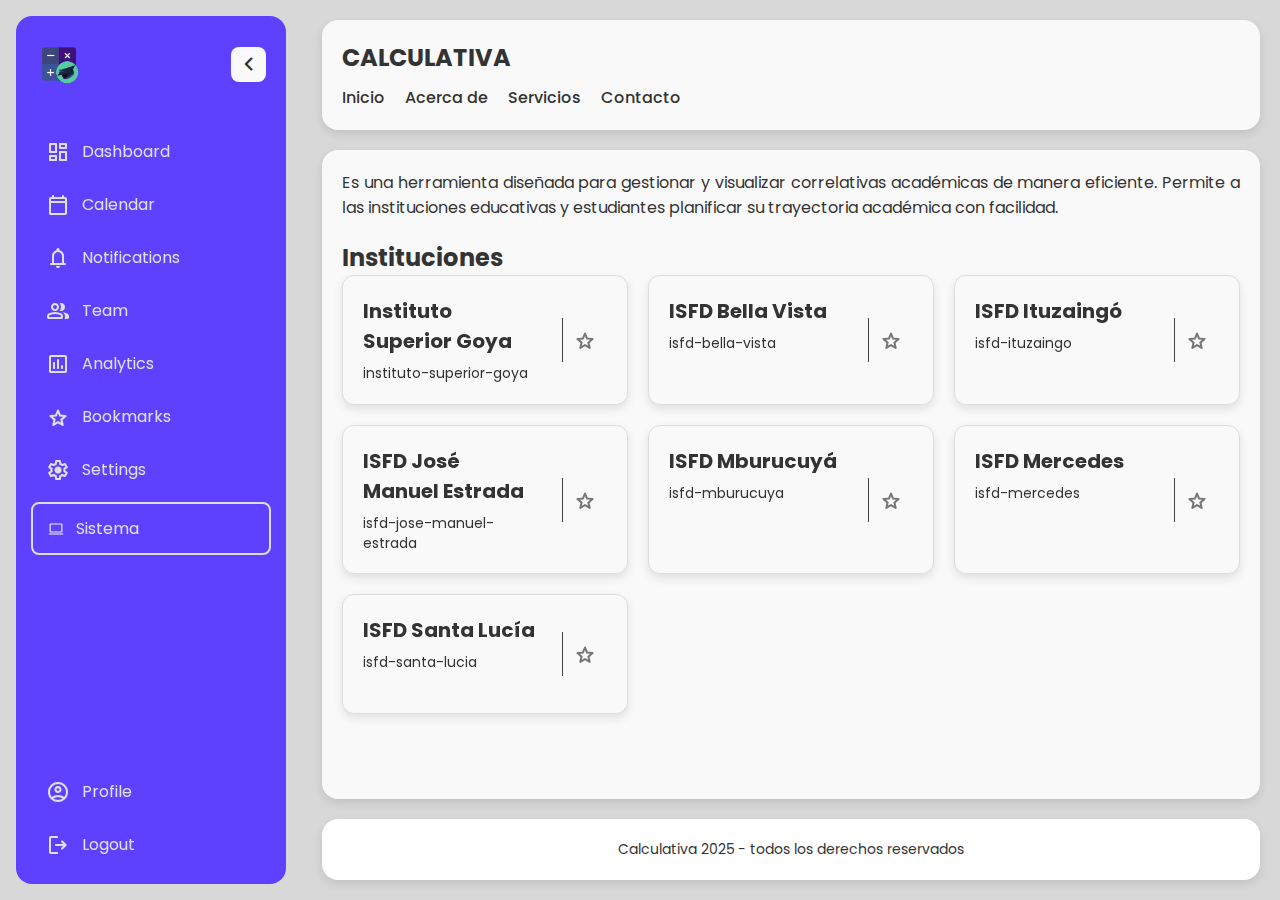
==== commit 1c07e40b: "Agregado responsivo de Favoritos y ajustes extras" ====
--- a/index.html
+++ b/index.html
@@ -128,60 +128,87 @@
         <p>Es una herramienta diseñada para gestionar y visualizar correlativas académicas de manera eficiente. Permite a las instituciones educativas y estudiantes planificar su trayectoria académica con facilidad.</p>
       </section>
     
-        <section class="instituciones">
-            <h2>Instituciones</h2>
-            <div class="institucion-list">
-              <div class="institucion" data-id="isfd-bella-vista">
-                <div class="institucion-header">
-                  <h3>ISFD Bella Vista</h3>
-                  <span class="material-symbols-rounded star-icon">star</span>
-                </div>
-                <p>isfd-bella-vista</p>
-              </div>
-              <div class="institucion" data-id="isfd-ituzaingo">
-                <div class="institucion-header">
-                  <h3>ISFD Ituzaingó</h3>
-                  <span class="material-symbols-rounded star-icon">star</span>
-                </div>
-                <p>isfd-ituzaingo</p>
-              </div>
-              <div class="institucion" data-id="isfd-jose-manuel-estrada">
-                <div class="institucion-header">
-                  <h3>ISFD José Manuel Estrada</h3>
-                  <span class="material-symbols-rounded star-icon">star</span>
-                </div>
-                <p>isfd-jose-manuel-estrada</p>
-              </div>
-              <div class="institucion" data-id="isfd-mburucuya">
-                <div class="institucion-header">
-                  <h3>ISFD Mburucuyá</h3>
-                  <span class="material-symbols-rounded star-icon">star</span>
-                </div>
-                <p>isfd-mburucuya</p>
-              </div>
-              <div class="institucion" data-id="isfd-mercedes">
-                <div class="institucion-header">
-                  <h3>ISFD Mercedes</h3>
-                  <span class="material-symbols-rounded star-icon">star</span>
-                </div>
-                <p>isfd-mercedes</p>
-              </div>
-              <div class="institucion" data-id="isfd-santa-lucia">
-                <div class="institucion-header">
-                  <h3>ISFD Santa Lucía</h3>
-                  <span class="material-symbols-rounded star-icon">star</span>
-                </div>
-                <p>isfd-santa-lucia</p>
-              </div>
-              <div class="institucion" data-id="instituto-superior-goya">
-                <div class="institucion-header">
-                  <h3>Instituto Superior Goya</h3>
-                  <span class="material-symbols-rounded star-icon">star</span>
-                </div>
-                <p>instituto-superior-goya</p>
-              </div>
-            </div>
-        </section>  
+      <section class="instituciones">
+        <h2>Instituciones</h2>
+        <div class="institucion-list">
+            <!-- ISFD Bella Vista -->
+            <div class="institucion" data-id="isfd-bella-vista">
+                <div class="institucion-content">
+                    <h3>ISFD Bella Vista</h3>
+                    <p>isfd-bella-vista</p>
+                </div>
+                <div class="institucion-favorite-area">
+                    <span class="material-symbols-rounded star-icon">star</span>
+                </div>
+            </div>
+    
+            <!-- ISFD Ituzaingó -->
+            <div class="institucion" data-id="isfd-ituzaingo">
+                <div class="institucion-content">
+                    <h3>ISFD Ituzaingó</h3>
+                    <p>isfd-ituzaingo</p>
+                </div>
+                <div class="institucion-favorite-area">
+                    <span class="material-symbols-rounded star-icon">star</span>
+                </div>
+            </div>
+    
+            <!-- ISFD José Manuel Estrada -->
+            <div class="institucion" data-id="isfd-jose-manuel-estrada">
+                <div class="institucion-content">
+                    <h3>ISFD José Manuel Estrada</h3>
+                    <p>isfd-jose-manuel-estrada</p>
+                </div>
+                <div class="institucion-favorite-area">
+                    <span class="material-symbols-rounded star-icon">star</span>
+                </div>
+            </div>
+    
+            <!-- ISFD Mburucuyá -->
+            <div class="institucion" data-id="isfd-mburucuya">
+                <div class="institucion-content">
+                    <h3>ISFD Mburucuyá</h3>
+                    <p>isfd-mburucuya</p>
+                </div>
+                <div class="institucion-favorite-area">
+                    <span class="material-symbols-rounded star-icon">star</span>
+                </div>
+            </div>
+    
+            <!-- ISFD Mercedes -->
+            <div class="institucion" data-id="isfd-mercedes">
+                <div class="institucion-content">
+                    <h3>ISFD Mercedes</h3>
+                    <p>isfd-mercedes</p>
+                </div>
+                <div class="institucion-favorite-area">
+                    <span class="material-symbols-rounded star-icon">star</span>
+                </div>
+            </div>
+    
+            <!-- ISFD Santa Lucía -->
+            <div class="institucion" data-id="isfd-santa-lucia">
+                <div class="institucion-content">
+                    <h3>ISFD Santa Lucía</h3>
+                    <p>isfd-santa-lucia</p>
+                </div>
+                <div class="institucion-favorite-area">
+                    <span class="material-symbols-rounded star-icon">star</span>
+                </div>
+            </div>
+    
+            <!-- Instituto Superior Goya -->
+            <div class="institucion" data-id="instituto-superior-goya">
+                <div class="institucion-content">
+                    <h3>Instituto Superior Goya</h3>
+                    <p>instituto-superior-goya</p>
+                </div>
+                <div class="institucion-favorite-area">
+                    <span class="material-symbols-rounded star-icon">star</span>
+                </div>
+            </div>
+        </div>
+      </section>
       </main>
       <!-- Header -->
     <footer class="footer">
--- a/assets/css/styles.css
+++ b/assets/css/styles.css
@@ -64,7 +64,7 @@
   background: var(--header-color);
   height: calc(100vh - 32px);
   transition: all 0.4s ease;
-  
+  z-index: 1000;
 }
 
 .sidebar.collapsed {
@@ -146,8 +146,6 @@
   transition: 0.4s ease;
 }
 
-
-
 .sidebar.collapsed .sidebar-nav .primary-nav {
   transform: translateY(65px);
 }
@@ -184,6 +182,10 @@
 
 .sidebar-nav .nav-item {
   position: relative;
+}
+
+.nav-tooltip {
+  z-index: 1001; /* Mayor que el sidebar */
 }
 
 .sidebar-nav .nav-tooltip {
@@ -280,7 +282,7 @@
   .sidebar-nav .nav-item:hover .nav-tooltip {
     display: none;
   }
-  
+
   .sidebar-header .menu-toggler {
     display: flex;
     height: 30px;
@@ -406,15 +408,56 @@
 }
 
 .institucion {
+  position: relative;
   background-color: var(--bg-color);
   padding: 20px;
   border-radius: 12px;
   box-shadow: var(--box-shadow);
   transition: transform 0.3s ease;
-  cursor: pointer;
   border: 1px solid var(--border-color);
   min-height: 120px;
   will-change: transform, grid-column;
+  display: flex;
+  flex-direction: column;
+}
+
+/* Contenedor del contenido (título y descripción) */
+.institucion-content {
+  width: 80%; /* Ocupa el 80% del ancho */
+  padding-right: 20px; /* Espacio para la estrella */
+  
+}
+
+/* Área de favoritos */
+.institucion-favorite-area {
+  position: absolute;
+  right: 20px; /* Igual al padding derecho de la caja */
+  top: 50%;
+  transform: translateY(-50%);
+  width: auto; /* Ancho automático en lugar de porcentaje */
+  display: flex;
+  justify-content: center;
+  align-items: center;
+  border-left: 1px solid #444;
+  z-index: 5;
+}
+
+/* Estilos para el título y descripción */
+.institucion h3,
+.institucion p {
+  width: 100%; /* Ocupan todo el ancho disponible del contenedor */
+  margin: 0;
+  padding: 0;
+}
+
+.institucion h3 {
+  font-size: 20px;
+  margin-bottom: 8px;
+}
+
+.institucion p {
+  font-size: 14px;
+  line-height: 1.4;
 }
 
 .institucion:hover {
@@ -422,21 +465,48 @@
   background-color: var(--sidebar-hover-bg);
 }
 
-.institucion h3 {
+.institucion-info {
+  flex-grow: 1; /* Ocupa el 80% restante (aproximadamente) */
+  cursor: pointer; /* Indica que es clickeable para ir al instituto */
+  padding-right: 10px; /* Espacio entre el texto y el área de favorito */
+}
+
+.institucion-info h3 {
   font-size: 20px;
   color: var(--text-color);
   margin-bottom: 10px;
 }
 
-.institucion p {
+.institucion-info p {
   font-size: 14px;
   color: var(--text-color);
 }
 
-/* Media query para 2 columnas en pantallas medianas */
-@media (min-width: 600px) {
-  .institucion-list {
-    grid-template-columns: repeat(auto-fit, minmax(300px, 1fr));
+.institucion-favorite {
+  width: 80px; /* Aproximadamente el 20% del ancho mínimo (280px) */
+  display: flex;
+  justify-content: center;
+  align-items: center;
+  cursor: pointer; /* Indica que es clickeable para el favorito */
+}
+
+/* Versión móvil */
+@media (max-width: 768px) {
+  .institucion-favorite-area {
+    width: 25%; /* Área más grande en móviles */
+  }
+  
+  .star-icon {
+    width: 50px;
+    height: 50px;
+    font-size: 1.8rem;
+    
+    &::after {
+      width: 200%;
+      height: 200%;
+      top: -50%;
+      left: -50%;
+    }
   }
 }
 
@@ -445,6 +515,10 @@
   .institucion-list {
     grid-template-columns: repeat(auto-fit, minmax(280px, 1fr));
   }
+
+  .institucion-favorite {
+    width: 56px; /* Ajustar según el nuevo minmax */
+  }
 }
 
 /* Media query para 4 columnas en pantallas grandes */
@@ -452,17 +526,22 @@
   .institucion-list {
     grid-template-columns: repeat(auto-fit, minmax(250px, 1fr));
   }
-}
-
-/* Estilos mejorados para las estrellas - Versión móvil/desktop */
+
+  .institucion-favorite {
+    width: 50px; /* Ajustar según el nuevo minmax */
+  }
+}
+
+/* Estilos para la estrella */
 .star-icon {
+  position: relative;
   display: flex !important;
   align-items: center;
   justify-content: center;
+  margin: 0;
+  padding: 0;
   width: 44px;
   height: 44px;
-  margin: 0;
-  padding: 0;
   font-variation-settings: 'FILL' 0;
   color: #777;
   cursor: pointer;
@@ -470,8 +549,18 @@
   font-size: 1.5rem;
   background: transparent;
   border-radius: 50%;
-  position: relative;
-  z-index: 2;
+  z-index: 10;
+  pointer-events: auto; /* Solo la estrella recibe eventos táctiles */
+  
+  /* Área de toque ampliada */
+  &::after {
+    content: '';
+    position: absolute;
+    width: 150%;
+    height: 150%;
+    top: -25%;
+    left: -25%;
+  }
 }
 
 .star-icon::after {
@@ -533,29 +622,43 @@
   background-color: rgba(0, 0, 0, 0.05);
 }
 
-@media (max-width: 768px) {
+/* Estilos para la estrella */
+.star-icon {
+  position: relative;
+  display: flex !important;
+  align-items: center;
+  justify-content: center;
+  width: 44px;
+  height: 44px;
+  font-variation-settings: 'FILL' 0;
+  color: #777;
+  cursor: pointer;
+  transition: all 0.3s ease;
+  font-size: 1.5rem;
+  background: transparent;
+  border-radius: 50%;
+  z-index: 10;
+}
+
+/* Mejoras específicas para táctiles */
+@media (pointer: coarse) {
   .institucion {
-    position: relative;
-    padding-right: 70px !important;
-  }
-
+    user-select: none; /* Evitar selección de texto */
+    -webkit-tap-highlight-color: transparent; /* Eliminar resaltado azul al tocar */
+  }
+  
   .star-icon {
-    position: absolute;
-    right: 15px;
-    top: 50%;
-    transform: translateY(-50%);
-    font-size: 2rem;
-    padding: 8px;
-  }
-
-  @media (pointer: coarse) {
-    .star-icon:hover {
-      transform: translateY(-50%) scale(1) !important;
+    /* Efecto visual al tocar */
+    &:active {
+      transform: scale(1.2);
+      background-color: rgba(255, 215, 0, 0.3) !important;
     }
-
-    .star-icon:active {
-      transform: translateY(-50%) scale(1.2) !important;
-    }
+  }
+  
+  /* Asegurar que no haya superposición de eventos */
+  .institucion-info, 
+  .institucion p {
+    pointer-events: auto;
   }
 }
 
@@ -617,6 +720,45 @@
   100% { transform: scale(1); }
 }
 
+/*RESPONSIVE para telefonos chicos (Caja instituciones)*/
+
+@media (max-width: 360px) {
+  .institucion-list {
+    grid-template-columns: 1fr;
+    gap: 12px;
+  }
+  
+  .institucion {
+    padding: 15px;
+    min-height: auto;
+    flex-direction: column;
+    align-items: flex-start;
+  }
+  
+  .institucion-content {
+    width: 100%;
+    padding-right: 0;
+    margin-bottom: 10px;
+  }
+  
+  .institucion-favorite-area {
+    position: static;
+    transform: none;
+    width: 100%;
+    justify-content: flex-end;
+    border-left: none;
+    border-top: 1px solid var(--border-color);
+    padding-top: 10px;
+    margin-top: 10px;
+  }
+  
+  .star-icon {
+    width: 36px;
+    height: 36px;
+    font-size: 1.5rem;
+  }
+}
+
 .footer {
   background-color: var(--footer-bg);
   padding: 20px;
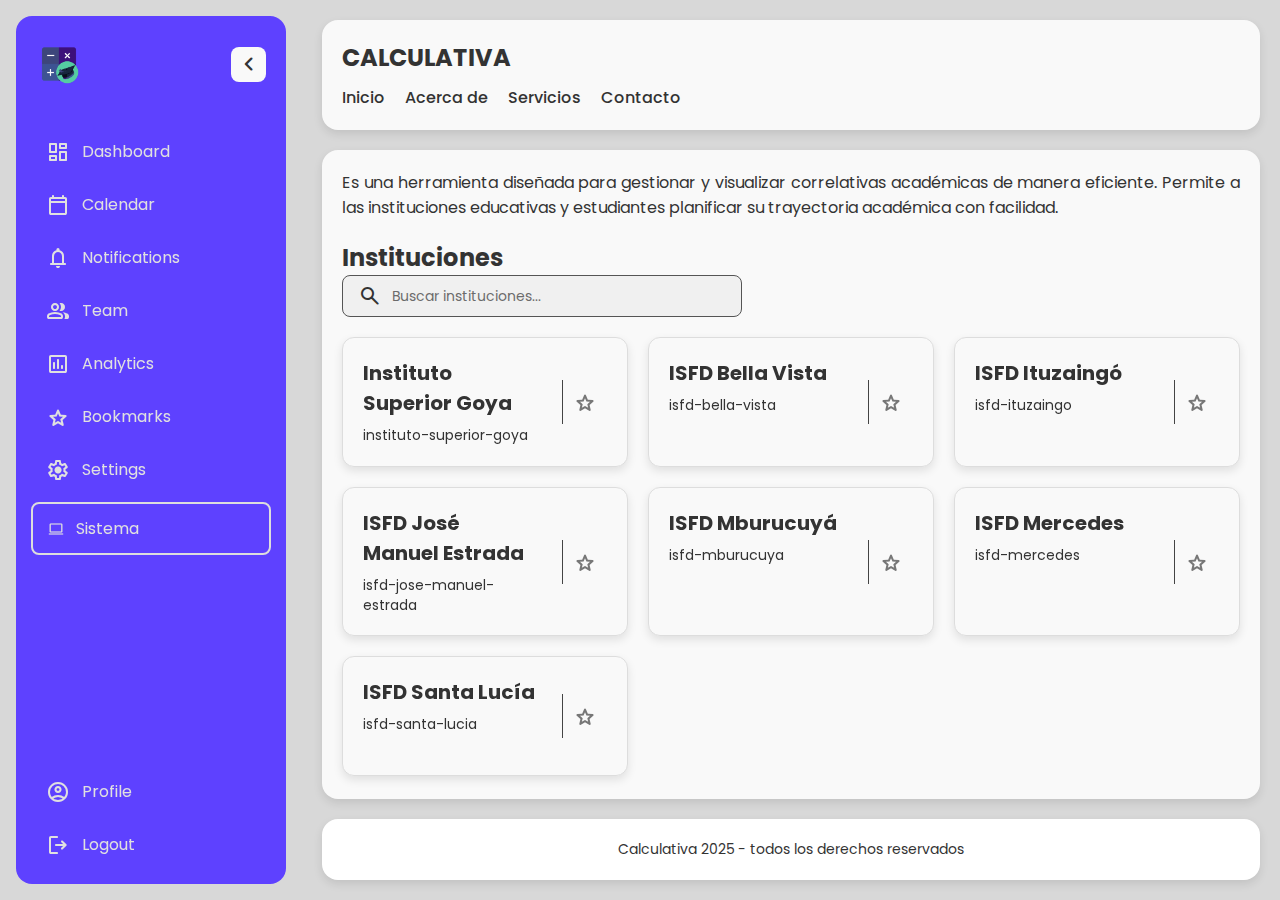
==== commit 8cbdc442: "Implementación de Notificaciones y Busqueda de Instituciones" ====
--- a/index.html
+++ b/index.html
@@ -130,6 +130,15 @@
     
       <section class="instituciones">
         <h2>Instituciones</h2>
+
+        <div class="search-container" style="position: relative;">
+          <span class="material-symbols-rounded">search</span>
+          <input type="text" id="search-input" placeholder="Buscar instituciones...">
+          <button id="clear-search" class="clear-button" style="display: none;">
+              <span class="material-symbols-rounded">close</span>
+          </button>
+        </div>
+
         <div class="institucion-list">
             <!-- ISFD Bella Vista -->
             <div class="institucion" data-id="isfd-bella-vista">
@@ -215,9 +224,16 @@
       <p>Calculativa 2025 - todos los derechos reservados</p>
     </footer>
   </div>
+
+  <!-- Notificaciones -->
+  <div id="notification-container" class="notification-container"></div>
+  
   <!-- Script -->
   <script src="assets/js/slidebar.js"></script>
   <script src="assets/js/theme.js"></script>
+  <script src="assets/js/notification.js"></script>
   <script src="assets/js/favoritos.js"></script>
+  <script src="assets/js/search.js"></script>
+
 </body>
 </html>--- a/assets/css/styles.css
+++ b/assets/css/styles.css
@@ -14,6 +14,7 @@
   --bg-body-color:#d8d8d8; /*gris fondo*/
   --text-color: #333333; /*texto color*/
   --header-color: #5e41ff; /*Color de la barra header*/
+
   --sidebar-text: #E0E0E0; /* Texto del menú lateral en modo oscuro */
   --border-color: #DDDDDD;
   --primary-color: #151A2D;
@@ -113,6 +114,7 @@
 .sidebar.collapsed .dark-mode-toggle span:not(.material-symbols-rounded) {
   opacity: 0;
   pointer-events: none;
+  user-select: none;
 }
 
 .sidebar.collapsed .dark-mode-toggle {
@@ -314,7 +316,110 @@
   }
 }
 
-/* Nuevos estilos para el contenido principal */
+/****** Estilos para la barra de búsqueda ******/
+.search-container {
+  display: flex;
+  align-items: center;
+  background: var(--sidebar-hover-bg);
+  border-radius: 8px;
+  padding: 8px 15px;
+  margin-bottom: 20px;
+  width: 100%;
+  max-width: 400px;
+  border: 1px solid var(--hover-boton);
+}
+
+.search-container .material-symbols-rounded {
+  color: var(--text-color);
+  margin-right: 10px;
+  user-select: none;
+}
+
+#search-input {
+  border: none;
+  background: transparent;
+  width: 100%;
+  color: var(--text-color);
+  font-size: 14px;
+}
+
+#search-input::placeholder {
+  color: var(--text-color);
+  opacity: 0.7;
+}
+
+#search-input:focus {
+  outline: none;
+}
+
+.clear-button {
+  position: absolute;
+  right: 10px;
+  background: none;
+  border: none;
+  color: var(--text-color);
+  cursor: pointer;
+  opacity: 0;
+  transition: opacity 0.3s ease;
+}
+
+.search-container:hover .clear-button,
+#search-input:not(:placeholder-shown) + .clear-button {
+  opacity: 0.7;
+}
+
+.clear-button:hover {
+  opacity: 1 !important;
+}
+
+/****** Notificaciones ******/
+
+.notification-container {
+  position: fixed;
+  bottom: 20px;
+  right: 20px;
+  z-index: 1000;
+  display: flex;
+  flex-direction: column;
+  gap: 10px;
+  max-width: 300px;
+}
+
+.notificacion {
+  background: var(--header-color);
+  color: var(--sidebar-text);
+  border-left: 4px solid var(--sidebar-bg);
+
+  padding: 12px 16px;
+  border-radius: 8px;
+  display: flex;
+  align-items: center;
+  gap: 10px;
+  box-shadow: var(--box-shadow);
+  opacity: 0;
+  transform: translateX(100%);
+  transition: all 0.3s cubic-bezier(0.68, -0.55, 0.27, 1.55);
+}
+
+.notificacion {
+  --icon-color: white; /* Nueva variable */
+}
+
+.notificacion .material-symbols-rounded {
+  color: var(--icon-color) !important;
+  user-select: none;
+}
+
+.notificacion.show {
+  opacity: 1;
+  transform: translateX(0);
+}
+
+.notification-text {
+  flex: 1;
+}
+
+/****** Nuevos estilos para el contenido principal ******/
 .main-content {
   margin-left: 302px;
   height: 100vh; /* Ocupa toda la altura de la pantalla */
